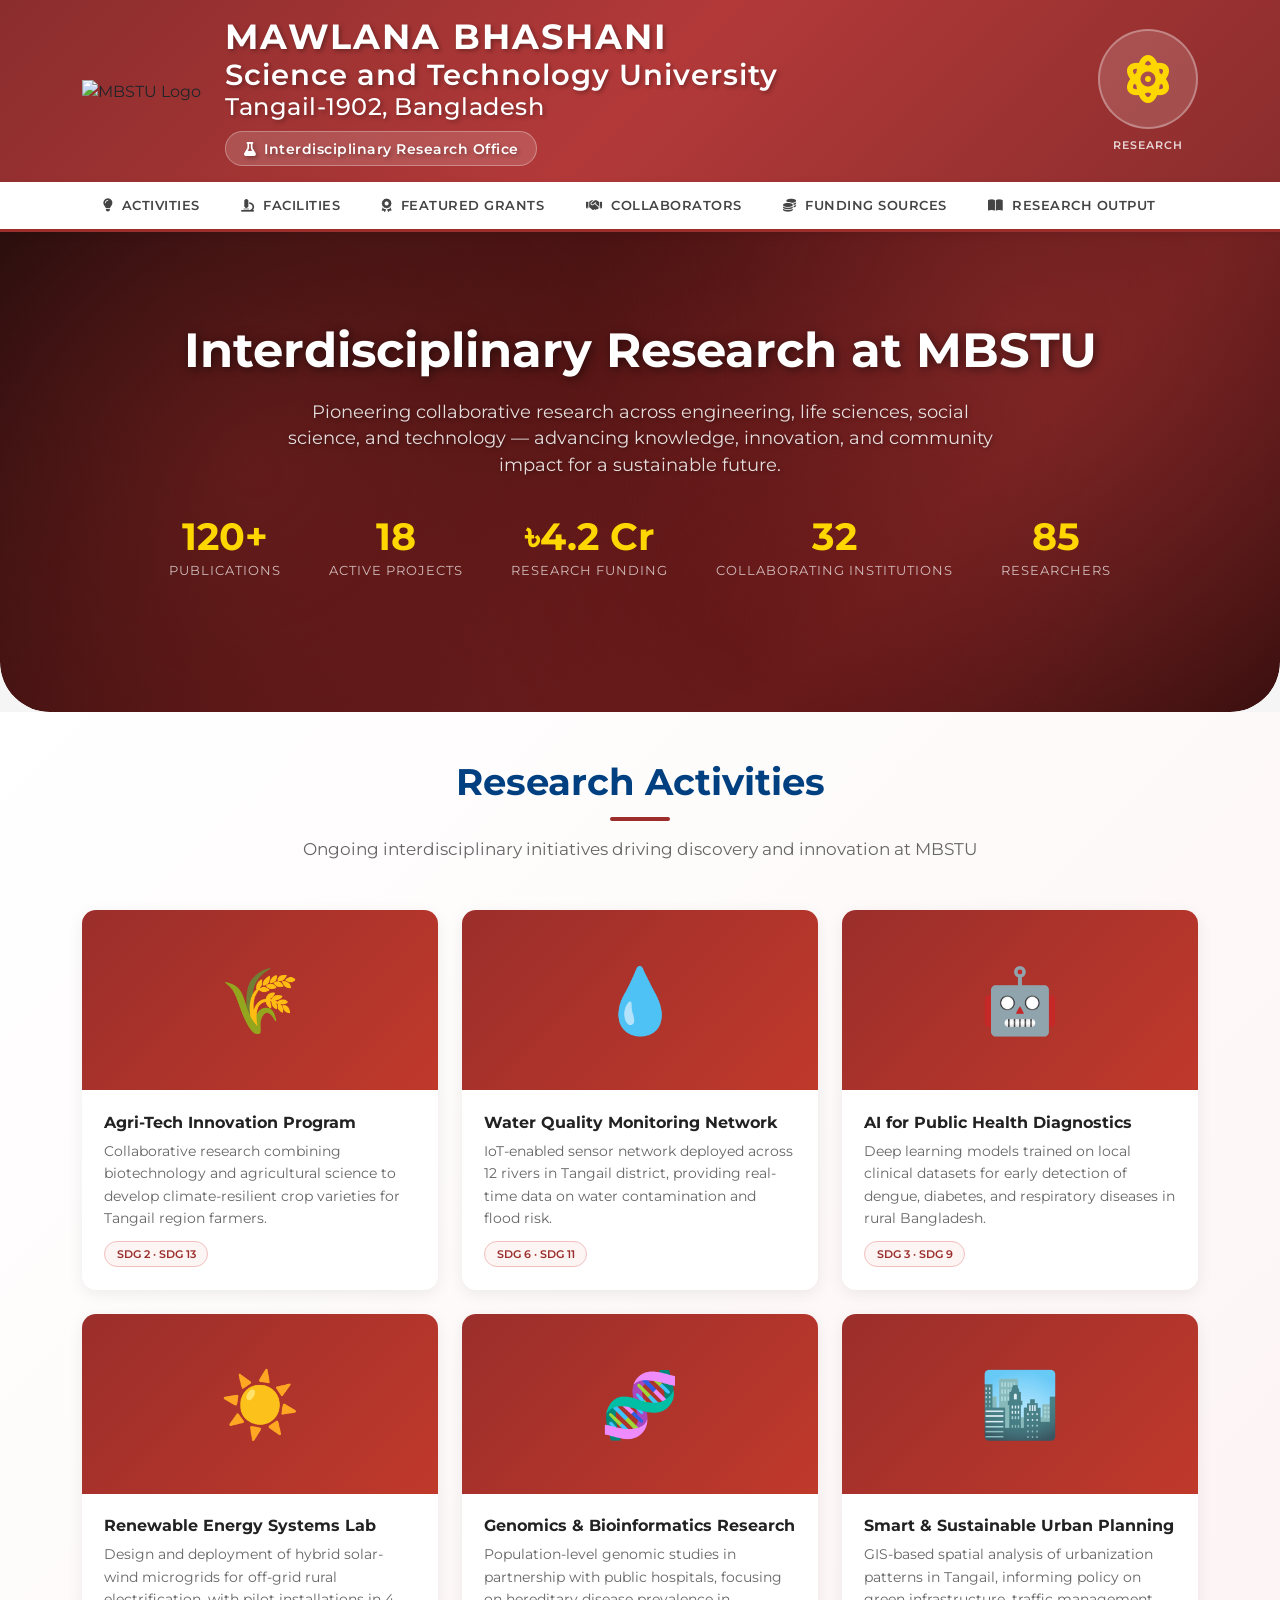
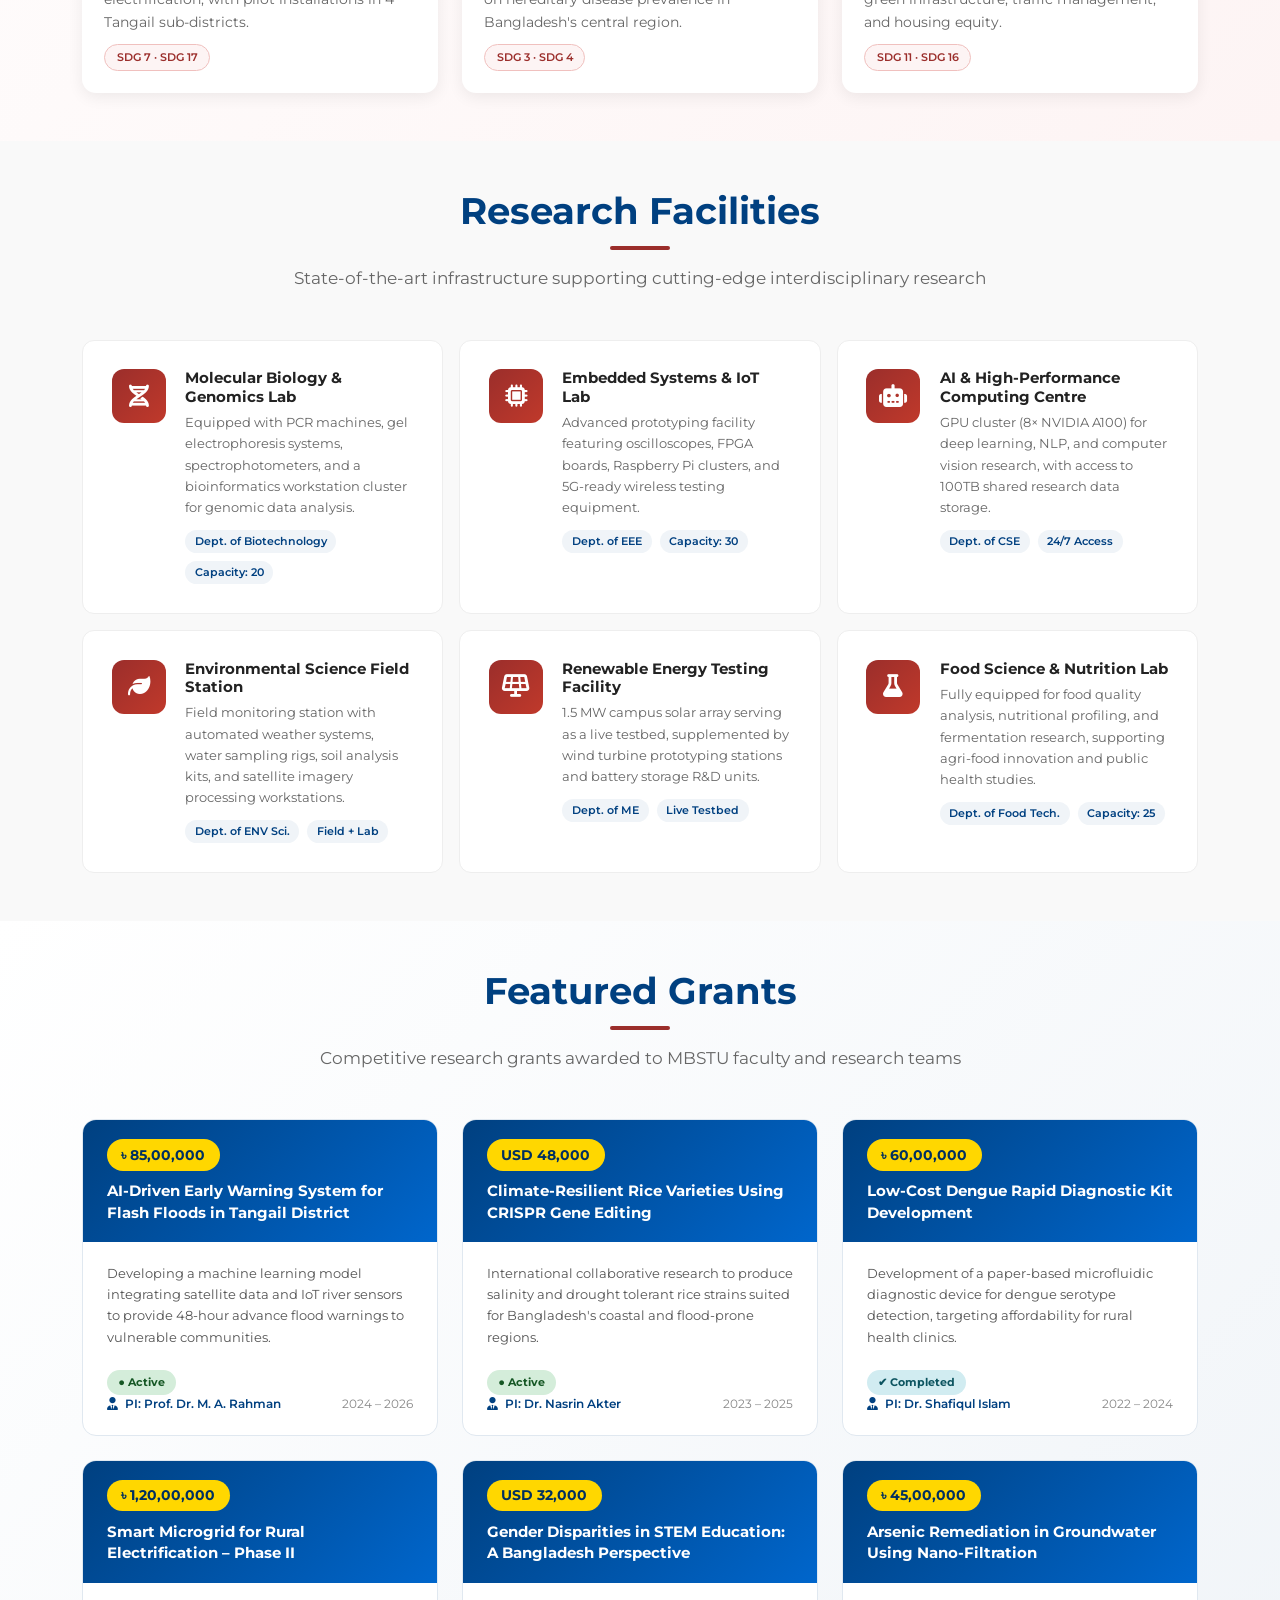
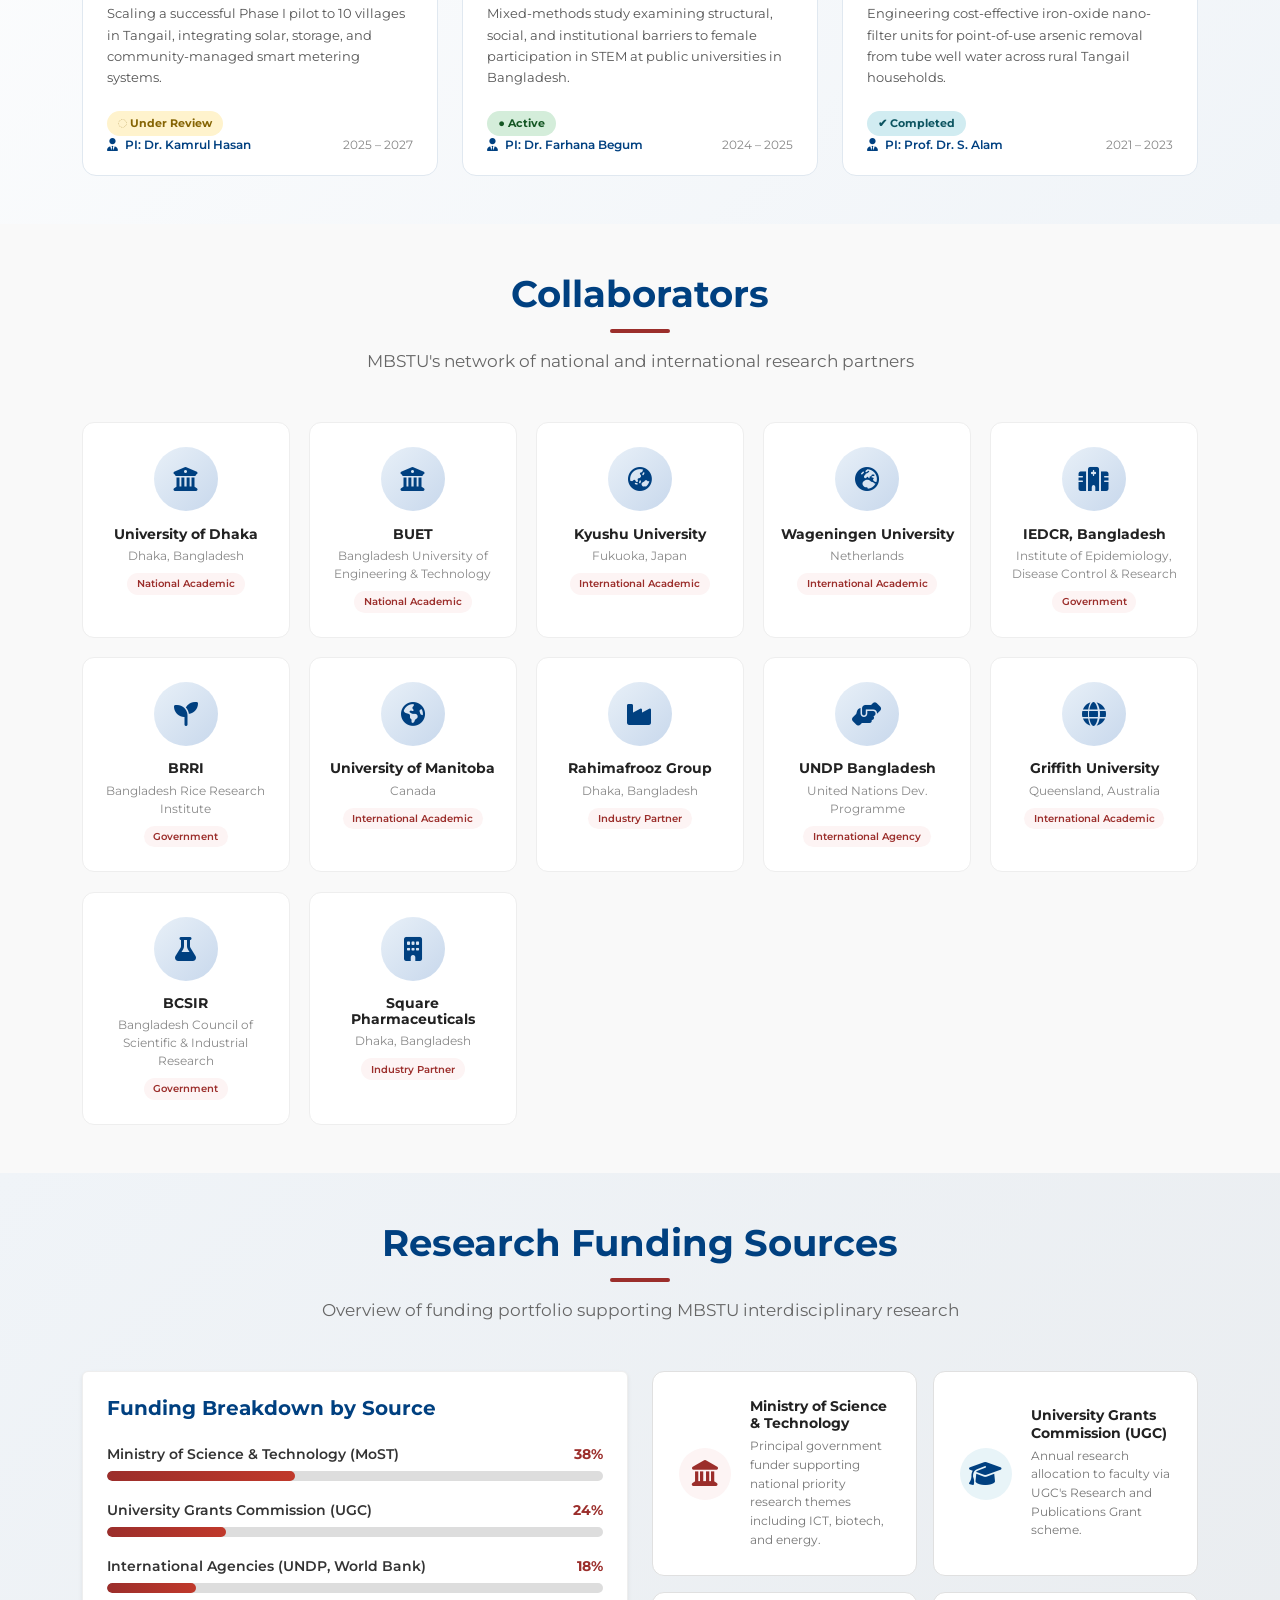
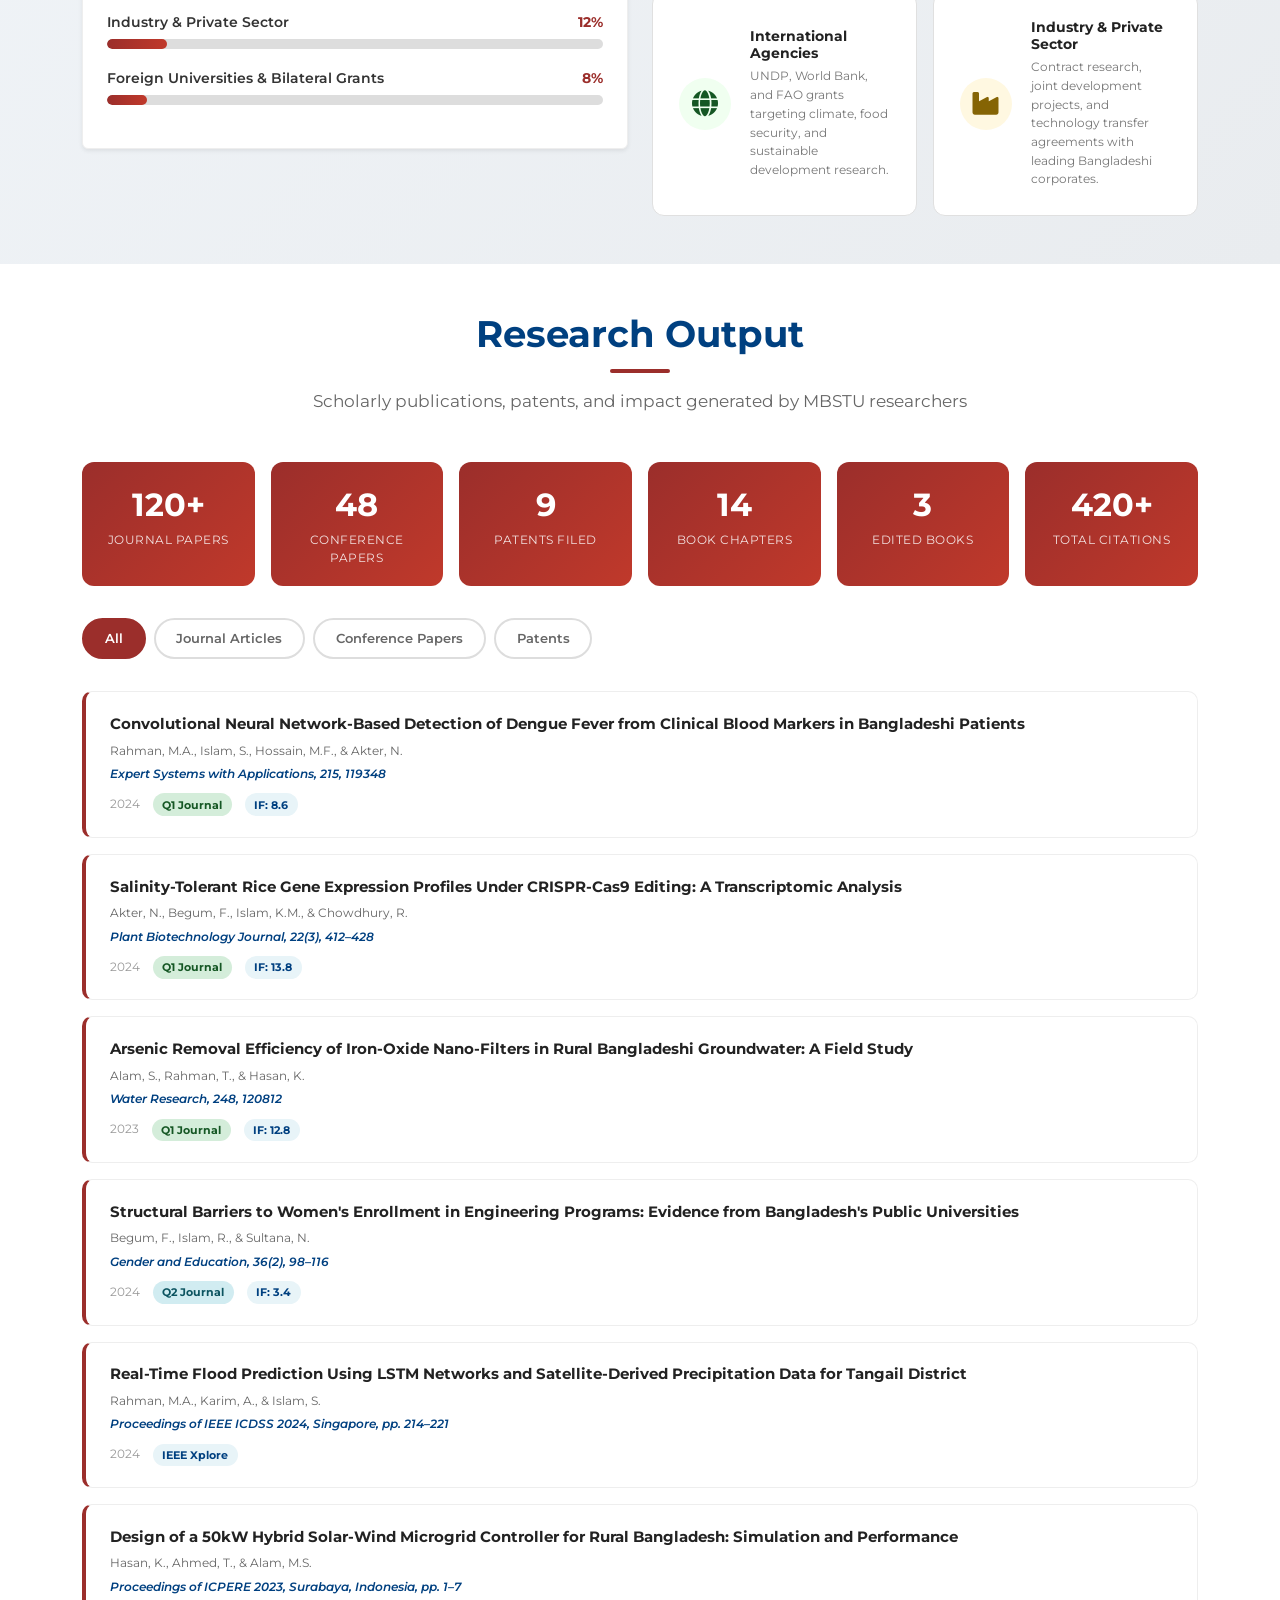
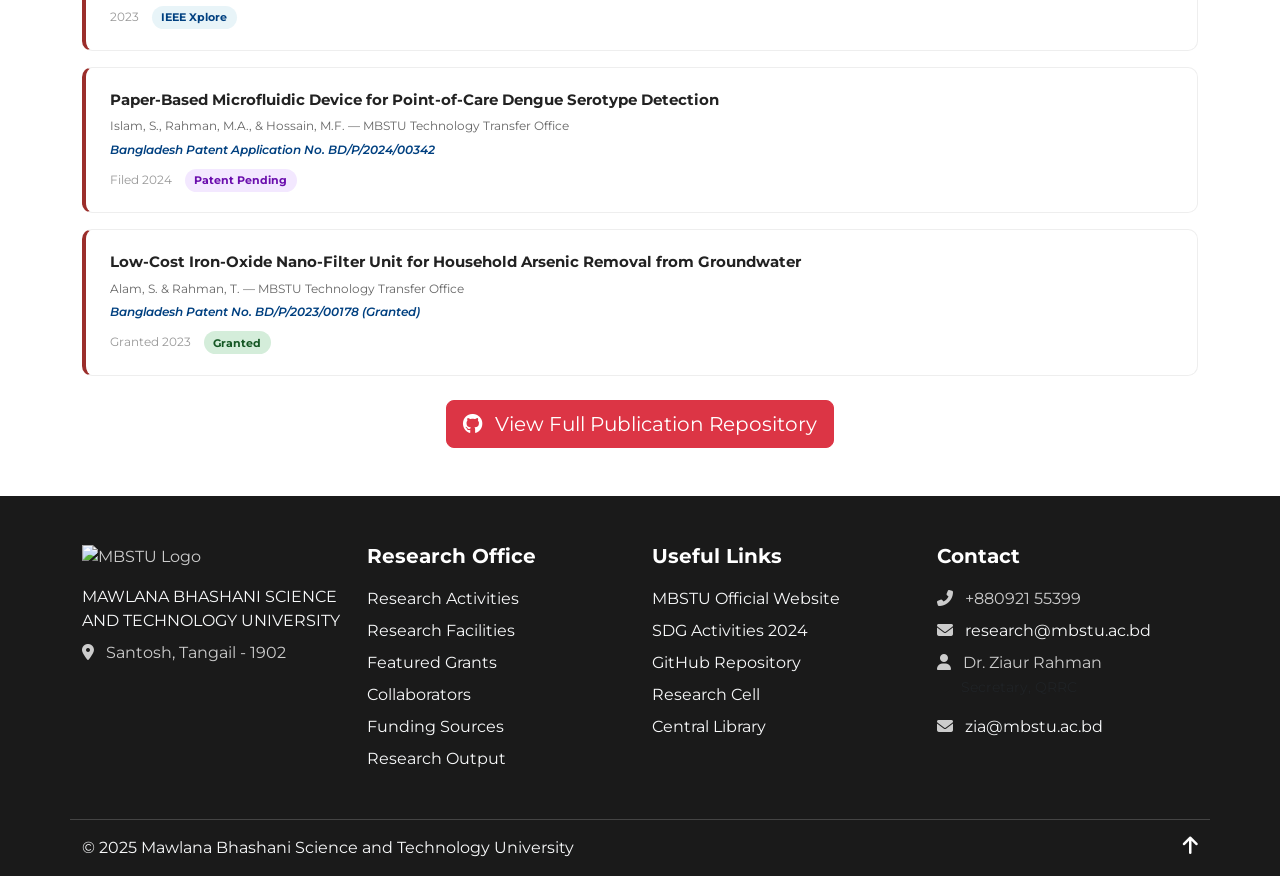
==== index.html @ 12b1b000 "Add files via upload" ====
<!DOCTYPE html>
<html lang="en-US" dir="ltr">
<head>
  <meta charset="UTF-8" />
  <meta name="viewport" content="width=device-width, initial-scale=1, maximum-scale=1" />
  <title>Interdisciplinary Research - MBSTU</title>
  <link rel="preconnect" href="https://fonts.googleapis.com" />
  <link rel="preconnect" href="https://fonts.gstatic.com" crossorigin />
  <link href="https://fonts.googleapis.com/css2?family=Montserrat:wght@400;500;600;700&family=Georgia&display=swap" rel="stylesheet" />
  <link href="https://cdn.jsdelivr.net/npm/bootstrap@5.3.2/dist/css/bootstrap.min.css" rel="stylesheet" />
  <link rel="stylesheet" href="https://cdnjs.cloudflare.com/ajax/libs/font-awesome/6.4.0/css/all.min.css" />
  <style>
    *, *::before, *::after { box-sizing: border-box; }
    body, h1, h2, h3, h4, h5, h6, p, ul, li { margin: 0; padding: 0; font-family: "Montserrat", sans-serif; }
    body { background-color: #f5f5f5; }
    a { text-decoration: none; color: inherit; }
    ul { list-style-type: none; }

    /* ── HEADER ── */
    .mbstu-research-header {
      background: linear-gradient(135deg, #8b2d2d 0%, #b33939 50%, #8b2d2d 100%);
      box-shadow: 0 4px 12px rgba(0,0,0,0.15);
      padding: 1.5rem 0;
    }
    .header-logo       { height: 90px; width: auto; transition: transform .3s; }
    .header-logo:hover { transform: scale(1.05); }
    .header-logo-icon       { height: 120px; width: auto; transition: transform .3s; }
    .header-logo-icon:hover { transform: rotate(5deg) scale(1.05); }
    .university-name   { color: #fff; text-shadow: 2px 2px 4px rgba(0,0,0,.3); }
    .university-title    { font-size: 2.2rem; font-weight: 700; letter-spacing: 2px; line-height: 1.2; }
    .university-subtitle { font-size: 1.8rem; font-weight: 600; letter-spacing: 1px;  line-height: 1.2; }
    .university-location { font-size: 1.5rem; font-weight: 500; letter-spacing: .5px; line-height: 1.2; }
    .header-badge {
      background: rgba(255,255,255,.15);
      border: 1px solid rgba(255,255,255,.3);
      color: #fff;
      padding: .4rem 1.1rem;
      border-radius: 30px;
      font-size: .85rem;
      font-weight: 600;
      letter-spacing: .5px;
      display: inline-block;
      margin-top: .6rem;
    }

    /* ── NAV ── */
    .page-nav {
      background: #fff;
      border-bottom: 3px solid #9b2e2b;
      position: sticky;
      top: 0;
      z-index: 100;
      box-shadow: 0 2px 8px rgba(0,0,0,.08);
    }
    .page-nav ul { display: flex; gap: 0; margin: 0; padding: 0; }
    .page-nav ul li a {
      display: block;
      padding: .85rem 1.3rem;
      font-size: .82rem;
      font-weight: 600;
      color: #444;
      text-transform: uppercase;
      letter-spacing: .5px;
      transition: all .25s;
      border-bottom: 3px solid transparent;
      margin-bottom: -3px;
    }
    .page-nav ul li a:hover { color: #9b2e2b; border-bottom-color: #9b2e2b; background: #fdf4f4; }

    /* ── HERO ── */
    .research-hero {
      width: 100%;
      min-height: 480px;
      position: relative;
      overflow: hidden;
      border-bottom-right-radius: 50px;
      border-bottom-left-radius: 50px;
      margin-bottom: 0;
    }
    .research-hero-bg {
      position: absolute; top: 0; left: 0; width: 100%; height: 100%;
      background: linear-gradient(135deg, #1a0a0a 0%, #4a1212 40%, #6b1e1e 70%, #3d1010 100%);
      z-index: 1;
      border-bottom-right-radius: 50px;
      border-bottom-left-radius: 50px;
    }
    .research-hero-bg::before {
      content: '';
      position: absolute; inset: 0;
      background-image:
        radial-gradient(circle at 20% 50%, rgba(155,46,43,.4) 0%, transparent 50%),
        radial-gradient(circle at 80% 20%, rgba(179,57,57,.3) 0%, transparent 40%),
        radial-gradient(circle at 60% 80%, rgba(100,20,20,.5) 0%, transparent 40%);
      border-bottom-right-radius: 50px;
      border-bottom-left-radius: 50px;
    }
    .research-hero-content {
      position: relative; z-index: 2;
      padding: 90px 0 80px;
    }
    .research-hero-content h1 { color: #fff; font-size: 3rem; font-weight: 700; text-shadow: 2px 2px 10px rgba(0,0,0,.5); }
    .research-hero-content p  { color: rgba(255,255,255,.85); max-width: 720px; margin: 1.2rem auto 0; font-size: 1.1rem; text-shadow: 1px 1px 4px rgba(0,0,0,.4); }
    .stat-bar {
      display: flex; justify-content: center; gap: 3rem; flex-wrap: wrap;
      margin-top: 2.5rem;
    }
    .stat-item { text-align: center; }
    .stat-item .num { font-size: 2.4rem; font-weight: 700; color: #ffd700; line-height: 1; }
    .stat-item .lbl { font-size: .8rem; color: rgba(255,255,255,.7); text-transform: uppercase; letter-spacing: 1px; margin-top: .3rem; }

    /* ── SECTION SHARED ── */
    .section-title { color: #004080; font-size: 2.3rem; font-weight: 700; }
    .section-sub   { color: #666; font-size: 1.05rem; }
    .accent-line { width: 60px; height: 4px; background: #9b2e2b; border-radius: 2px; margin: .8rem auto 0; }

    /* ── ACTIVITIES ── */
    #activities { background: linear-gradient(135deg, #fff 0%, #fdf4f4 100%); }
    .activity-card {
      border: none; border-radius: 14px; overflow: hidden;
      background: #fff; box-shadow: 0 4px 16px rgba(0,0,0,.07);
      transition: all .4s; height: 100%;
    }
    .activity-card:hover { transform: translateY(-8px); box-shadow: 0 12px 28px rgba(155,46,43,.18); }
    .activity-card-icon {
      width: 100%; height: 180px;
      display: flex; align-items: center; justify-content: center;
      font-size: 4rem; background: linear-gradient(135deg, #9b2e2b, #c0392b);
    }
    .activity-card-body { padding: 1.4rem; }
    .activity-card-body h5 { font-size: 1rem; font-weight: 700; color: #222; margin-bottom: .5rem; }
    .activity-card-body p  { font-size: .875rem; color: #666; line-height: 1.6; }
    .activity-tag {
      display: inline-block; font-size: .7rem; font-weight: 600;
      padding: .25rem .7rem; border-radius: 20px;
      background: #fdf4f4; color: #9b2e2b; border: 1px solid #f0c0be;
      margin-top: .7rem;
    }

    /* ── RESEARCH FACILITIES ── */
    #facilities { background: #f9f9f9; }
    .facility-card {
      background: #fff; border-radius: 12px; padding: 1.8rem;
      border: 1px solid #eee; transition: all .35s;
      display: flex; gap: 1.2rem; align-items: flex-start;
      height: 100%;
    }
    .facility-card:hover { box-shadow: 0 8px 24px rgba(0,0,0,.1); transform: translateY(-4px); border-color: #f0c0be; }
    .facility-icon {
      width: 54px; height: 54px; flex-shrink: 0; border-radius: 12px;
      background: linear-gradient(135deg, #9b2e2b, #c0392b);
      display: flex; align-items: center; justify-content: center;
      color: #fff; font-size: 1.4rem;
    }
    .facility-card h5 { font-size: .95rem; font-weight: 700; color: #222; margin-bottom: .4rem; }
    .facility-card p  { font-size: .83rem; color: #666; line-height: 1.6; margin: 0; }
    .facility-meta { display: flex; gap: .5rem; flex-wrap: wrap; margin-top: .7rem; }
    .facility-meta span {
      font-size: .7rem; font-weight: 600; padding: .2rem .6rem;
      border-radius: 20px; background: #f0f4f8; color: #004080;
    }

    /* ── FEATURED GRANTS ── */
    #grants { background: linear-gradient(135deg, #fff 0%, #f0f4f8 100%); }
    .grant-card {
      border-radius: 14px; overflow: hidden; background: #fff;
      border: 1px solid #e0e8f0; transition: all .35s; height: 100%;
    }
    .grant-card:hover { transform: translateY(-6px); box-shadow: 0 12px 28px rgba(0,64,128,.12); border-color: #aac4e0; }
    .grant-header { background: linear-gradient(135deg, #004080, #0066cc); padding: 1.2rem 1.5rem; }
    .grant-header .badge-amount {
      background: #ffd700; color: #003060; font-size: .85rem; font-weight: 700;
      padding: .35rem .9rem; border-radius: 20px; display: inline-block; margin-bottom: .6rem;
    }
    .grant-header h5 { color: #fff; font-size: .95rem; font-weight: 700; line-height: 1.4; margin: 0; }
    .grant-body { padding: 1.3rem 1.5rem; }
    .grant-body p   { font-size: .83rem; color: #555; line-height: 1.6; margin-bottom: .8rem; }
    .grant-meta { display: flex; justify-content: space-between; align-items: center; flex-wrap: wrap; gap: .5rem; }
    .grant-meta .pi  { font-size: .78rem; color: #004080; font-weight: 600; }
    .grant-meta .yr  { font-size: .75rem; color: #888; }
    .grant-status {
      font-size: .7rem; font-weight: 700; padding: .25rem .7rem;
      border-radius: 20px; display: inline-block; margin-top: .6rem;
    }
    .status-active   { background: #d4edda; color: #155724; }
    .status-complete { background: #d1ecf1; color: #0c5460; }
    .status-pending  { background: #fff3cd; color: #856404; }

    /* ── COLLABORATORS ── */
    #collaborators { background: #f9f9f9; }
    .collab-grid { display: grid; grid-template-columns: repeat(auto-fill, minmax(200px, 1fr)); gap: 1.2rem; }
    .collab-card {
      background: #fff; border: 1px solid #eee; border-radius: 12px;
      padding: 1.5rem 1rem; text-align: center; transition: all .35s;
    }
    .collab-card:hover { border-color: #9b2e2b; box-shadow: 0 6px 18px rgba(155,46,43,.12); transform: translateY(-4px); }
    .collab-logo {
      width: 64px; height: 64px; border-radius: 50%; background: linear-gradient(135deg, #e8f0f8, #c8d8ec);
      display: flex; align-items: center; justify-content: center;
      margin: 0 auto .9rem; font-size: 1.5rem; color: #004080;
    }
    .collab-card h6 { font-size: .85rem; font-weight: 700; color: #222; margin-bottom: .3rem; }
    .collab-card p  { font-size: .75rem; color: #888; margin: 0; }
    .collab-type {
      display: inline-block; font-size: .65rem; font-weight: 600;
      padding: .2rem .6rem; border-radius: 20px; margin-top: .5rem;
      background: #fdf4f4; color: #9b2e2b;
    }

    /* ── FUNDING SOURCES ── */
    #funding { background: linear-gradient(135deg, #f0f4f8 0%, #e9ecef 100%); }
    .funding-bar-wrap { margin-bottom: 1.2rem; }
    .funding-label { display: flex; justify-content: space-between; margin-bottom: .4rem; }
    .funding-label span { font-size: .85rem; font-weight: 600; color: #333; }
    .funding-label .pct { color: #9b2e2b; font-weight: 700; }
    .funding-bar-track { height: 10px; background: #ddd; border-radius: 6px; overflow: hidden; }
    .funding-bar-fill  { height: 100%; border-radius: 6px; background: linear-gradient(90deg, #9b2e2b, #c0392b); transition: width 1.2s ease; }
    .funding-source-card {
      background: #fff; border-radius: 12px; padding: 1.6rem;
      border: 1px solid #e0e0e0; display: flex; align-items: center; gap: 1.2rem;
      transition: all .3s; height: 100%;
    }
    .funding-source-card:hover { box-shadow: 0 6px 18px rgba(0,0,0,.1); transform: translateY(-4px); }
    .funding-source-icon {
      width: 52px; height: 52px; flex-shrink: 0; border-radius: 50%;
      display: flex; align-items: center; justify-content: center; font-size: 1.3rem;
    }
    .funding-source-card h6 { font-size: .9rem; font-weight: 700; color: #222; margin-bottom: .3rem; }
    .funding-source-card p  { font-size: .78rem; color: #777; margin: 0; }

    /* ── RESEARCH OUTPUT ── */
    #output { background: #fff; }
    .output-tabs { display: flex; gap: .5rem; flex-wrap: wrap; margin-bottom: 2rem; }
    .output-tab {
      padding: .55rem 1.3rem; border-radius: 30px; font-size: .82rem; font-weight: 600;
      cursor: pointer; border: 2px solid #ddd; color: #666; transition: all .25s; background: #fff;
    }
    .output-tab.active, .output-tab:hover { background: #9b2e2b; color: #fff; border-color: #9b2e2b; }
    .pub-card {
      background: #fff; border: 1px solid #eee; border-radius: 10px;
      padding: 1.3rem 1.5rem; margin-bottom: 1rem; transition: all .3s;
      border-left: 4px solid #9b2e2b;
    }
    .pub-card:hover { box-shadow: 0 4px 14px rgba(0,0,0,.08); transform: translateX(4px); }
    .pub-card .pub-title { font-size: .92rem; font-weight: 700; color: #222; margin-bottom: .4rem; }
    .pub-card .pub-authors { font-size: .78rem; color: #666; margin-bottom: .3rem; }
    .pub-card .pub-journal { font-size: .78rem; color: #004080; font-weight: 600; font-style: italic; }
    .pub-card .pub-year   { font-size: .72rem; color: #999; }
    .pub-card .pub-meta   { display: flex; align-items: center; gap: .8rem; flex-wrap: wrap; margin-top: .6rem; }
    .pub-badge {
      font-size: .68rem; font-weight: 700; padding: .2rem .6rem;
      border-radius: 20px;
    }
    .badge-q1  { background: #d4edda; color: #155724; }
    .badge-q2  { background: #d1ecf1; color: #0c5460; }
    .badge-doi { background: #e8f4f8; color: #004080; }
    .output-stats { display: grid; grid-template-columns: repeat(auto-fit, minmax(120px, 1fr)); gap: 1rem; margin-bottom: 2rem; }
    .out-stat {
      background: linear-gradient(135deg, #9b2e2b, #c0392b);
      border-radius: 12px; padding: 1.2rem; text-align: center; color: #fff;
    }
    .out-stat .n { font-size: 2rem; font-weight: 700; }
    .out-stat .l { font-size: .72rem; text-transform: uppercase; letter-spacing: .5px; opacity: .85; margin-top: .2rem; }

    /* ── FOOTER ── */
    footer { background: #1a1a1a; color: #ccc; }
    footer h5 { color: #fff; font-weight: 700; margin-bottom: 1.2rem; }
    footer a { transition: color .3s; }
    footer a:hover { color: #ffd700 !important; }
    footer .border-top { border-color: #444 !important; }
    #back-to-top { cursor: pointer; transition: transform .3s; }
    #back-to-top:hover { transform: translateY(-3px); }

    /* ── RESPONSIVE ── */
    @media (max-width: 992px) {
      .university-title { font-size: 1.6rem; }
      .university-subtitle { font-size: 1.3rem; }
      .university-location { font-size: 1.1rem; }
      .header-logo { height: 70px; }
      .research-hero-content h1 { font-size: 2.2rem; }
    }
    @media (max-width: 768px) {
      .mbstu-research-header .row { flex-direction: column; text-align: center; }
      .col-auto { margin-bottom: 1rem; }
      .stat-bar { gap: 1.5rem; }
      .page-nav ul { overflow-x: auto; flex-wrap: nowrap; }
      .page-nav ul li a { padding: .75rem .9rem; font-size: .72rem; white-space: nowrap; }
      .section-title { font-size: 1.8rem; }
      .collab-grid { grid-template-columns: repeat(2, 1fr); }
    }
    @media (min-width: 1400px) {
      .container { max-width: 1400px; }
    }

    /* animate bars on load */
    .funding-bar-fill { width: 0; }
  </style>
</head>
<body>

<!-- ═══════════════════ HEADER ═══════════════════ -->
<header class="mbstu-research-header py-3">
  <div class="container">
    <div class="row align-items-center">
      <div class="col-auto">
        <a href="https://mbstu.ac.bd/">
          <img src="https://mbstu.ac.bd/wp-content/uploads/2023/08/MBSTU_logo.png" alt="MBSTU Logo" class="header-logo" />
        </a>
      </div>
      <div class="col">
        <div class="university-name">
          <h1 class="university-title mb-0">MAWLANA BHASHANI</h1>
          <h2 class="university-subtitle mb-0">Science and Technology University</h2>
          <h3 class="university-location mb-0">Tangail-1902, Bangladesh</h3>
          <span class="header-badge"><i class="fas fa-flask me-2"></i>Interdisciplinary Research Office</span>
        </div>
      </div>
      <div class="col-auto d-none d-md-block">
        <div style="text-align:center;">
          <div style="width:100px;height:100px;background:rgba(255,255,255,.15);border-radius:50%;display:flex;align-items:center;justify-content:center;border:2px solid rgba(255,255,255,.3);">
            <i class="fas fa-atom" style="font-size:3rem;color:#ffd700;"></i>
          </div>
          <div style="color:rgba(255,255,255,.8);font-size:.7rem;margin-top:.5rem;font-weight:600;letter-spacing:1px;">RESEARCH</div>
        </div>
      </div>
    </div>
  </div>
</header>

<!-- ═══════════════════ NAV ═══════════════════ -->
<nav class="page-nav">
  <div class="container">
    <ul>
      <li><a href="#activities"><i class="fas fa-lightbulb me-1"></i> Activities</a></li>
      <li><a href="#facilities"><i class="fas fa-microscope me-1"></i> Facilities</a></li>
      <li><a href="#grants"><i class="fas fa-award me-1"></i> Featured Grants</a></li>
      <li><a href="#collaborators"><i class="fas fa-handshake me-1"></i> Collaborators</a></li>
      <li><a href="#funding"><i class="fas fa-coins me-1"></i> Funding Sources</a></li>
      <li><a href="#output"><i class="fas fa-book-open me-1"></i> Research Output</a></li>
    </ul>
  </div>
</nav>

<!-- ═══════════════════ HERO ═══════════════════ -->
<section class="research-hero">
  <div class="research-hero-bg"></div>
  <div class="container text-center research-hero-content">
    <h1>Interdisciplinary Research at MBSTU</h1>
    <p>
      Pioneering collaborative research across engineering, life sciences, social science,
      and technology — advancing knowledge, innovation, and community impact for a sustainable future.
    </p>
    <div class="stat-bar">
      <div class="stat-item"><div class="num">120+</div><div class="lbl">Publications</div></div>
      <div class="stat-item"><div class="num">18</div><div class="lbl">Active Projects</div></div>
      <div class="stat-item"><div class="num">৳4.2 Cr</div><div class="lbl">Research Funding</div></div>
      <div class="stat-item"><div class="num">32</div><div class="lbl">Collaborating Institutions</div></div>
      <div class="stat-item"><div class="num">85</div><div class="lbl">Researchers</div></div>
    </div>
  </div>
</section>

<!-- ═══════════════════ ACTIVITIES ═══════════════════ -->
<section id="activities" class="py-5">
  <div class="container">
    <div class="text-center mb-5">
      <h2 class="section-title">Research Activities</h2>
      <div class="accent-line"></div>
      <p class="section-sub mt-3">Ongoing interdisciplinary initiatives driving discovery and innovation at MBSTU</p>
    </div>
    <div class="row g-4">

      <div class="col-12 col-sm-6 col-lg-4">
        <div class="activity-card">
          <div class="activity-card-icon">🌾</div>
          <div class="activity-card-body">
            <h5>Agri-Tech Innovation Program</h5>
            <p>Collaborative research combining biotechnology and agricultural science to develop climate-resilient crop varieties for Tangail region farmers.</p>
            <span class="activity-tag">SDG 2 · SDG 13</span>
          </div>
        </div>
      </div>

      <div class="col-12 col-sm-6 col-lg-4">
        <div class="activity-card">
          <div class="activity-card-icon">💧</div>
          <div class="activity-card-body">
            <h5>Water Quality Monitoring Network</h5>
            <p>IoT-enabled sensor network deployed across 12 rivers in Tangail district, providing real-time data on water contamination and flood risk.</p>
            <span class="activity-tag">SDG 6 · SDG 11</span>
          </div>
        </div>
      </div>

      <div class="col-12 col-sm-6 col-lg-4">
        <div class="activity-card">
          <div class="activity-card-icon">🤖</div>
          <div class="activity-card-body">
            <h5>AI for Public Health Diagnostics</h5>
            <p>Deep learning models trained on local clinical datasets for early detection of dengue, diabetes, and respiratory diseases in rural Bangladesh.</p>
            <span class="activity-tag">SDG 3 · SDG 9</span>
          </div>
        </div>
      </div>

      <div class="col-12 col-sm-6 col-lg-4">
        <div class="activity-card">
          <div class="activity-card-icon">☀️</div>
          <div class="activity-card-body">
            <h5>Renewable Energy Systems Lab</h5>
            <p>Design and deployment of hybrid solar-wind microgrids for off-grid rural electrification, with pilot installations in 4 Tangail sub-districts.</p>
            <span class="activity-tag">SDG 7 · SDG 17</span>
          </div>
        </div>
      </div>

      <div class="col-12 col-sm-6 col-lg-4">
        <div class="activity-card">
          <div class="activity-card-icon">🧬</div>
          <div class="activity-card-body">
            <h5>Genomics & Bioinformatics Research</h5>
            <p>Population-level genomic studies in partnership with public hospitals, focusing on hereditary disease prevalence in Bangladesh's central region.</p>
            <span class="activity-tag">SDG 3 · SDG 4</span>
          </div>
        </div>
      </div>

      <div class="col-12 col-sm-6 col-lg-4">
        <div class="activity-card">
          <div class="activity-card-icon">🏙️</div>
          <div class="activity-card-body">
            <h5>Smart & Sustainable Urban Planning</h5>
            <p>GIS-based spatial analysis of urbanization patterns in Tangail, informing policy on green infrastructure, traffic management, and housing equity.</p>
            <span class="activity-tag">SDG 11 · SDG 16</span>
          </div>
        </div>
      </div>

    </div>
  </div>
</section>

<!-- ═══════════════════ FACILITIES ═══════════════════ -->
<section id="facilities" class="py-5">
  <div class="container">
    <div class="text-center mb-5">
      <h2 class="section-title">Research Facilities</h2>
      <div class="accent-line"></div>
      <p class="section-sub mt-3">State-of-the-art infrastructure supporting cutting-edge interdisciplinary research</p>
    </div>
    <div class="row g-3">

      <div class="col-12 col-md-6 col-xl-4">
        <div class="facility-card">
          <div class="facility-icon"><i class="fas fa-dna"></i></div>
          <div>
            <h5>Molecular Biology & Genomics Lab</h5>
            <p>Equipped with PCR machines, gel electrophoresis systems, spectrophotometers, and a bioinformatics workstation cluster for genomic data analysis.</p>
            <div class="facility-meta"><span>Dept. of Biotechnology</span><span>Capacity: 20</span></div>
          </div>
        </div>
      </div>

      <div class="col-12 col-md-6 col-xl-4">
        <div class="facility-card">
          <div class="facility-icon"><i class="fas fa-microchip"></i></div>
          <div>
            <h5>Embedded Systems & IoT Lab</h5>
            <p>Advanced prototyping facility featuring oscilloscopes, FPGA boards, Raspberry Pi clusters, and 5G-ready wireless testing equipment.</p>
            <div class="facility-meta"><span>Dept. of EEE</span><span>Capacity: 30</span></div>
          </div>
        </div>
      </div>

      <div class="col-12 col-md-6 col-xl-4">
        <div class="facility-card">
          <div class="facility-icon"><i class="fas fa-robot"></i></div>
          <div>
            <h5>AI & High-Performance Computing Centre</h5>
            <p>GPU cluster (8× NVIDIA A100) for deep learning, NLP, and computer vision research, with access to 100TB shared research data storage.</p>
            <div class="facility-meta"><span>Dept. of CSE</span><span>24/7 Access</span></div>
          </div>
        </div>
      </div>

      <div class="col-12 col-md-6 col-xl-4">
        <div class="facility-card">
          <div class="facility-icon"><i class="fas fa-leaf"></i></div>
          <div>
            <h5>Environmental Science Field Station</h5>
            <p>Field monitoring station with automated weather systems, water sampling rigs, soil analysis kits, and satellite imagery processing workstations.</p>
            <div class="facility-meta"><span>Dept. of ENV Sci.</span><span>Field + Lab</span></div>
          </div>
        </div>
      </div>

      <div class="col-12 col-md-6 col-xl-4">
        <div class="facility-card">
          <div class="facility-icon"><i class="fas fa-solar-panel"></i></div>
          <div>
            <h5>Renewable Energy Testing Facility</h5>
            <p>1.5 MW campus solar array serving as a live testbed, supplemented by wind turbine prototyping stations and battery storage R&D units.</p>
            <div class="facility-meta"><span>Dept. of ME</span><span>Live Testbed</span></div>
          </div>
        </div>
      </div>

      <div class="col-12 col-md-6 col-xl-4">
        <div class="facility-card">
          <div class="facility-icon"><i class="fas fa-flask"></i></div>
          <div>
            <h5>Food Science & Nutrition Lab</h5>
            <p>Fully equipped for food quality analysis, nutritional profiling, and fermentation research, supporting agri-food innovation and public health studies.</p>
            <div class="facility-meta"><span>Dept. of Food Tech.</span><span>Capacity: 25</span></div>
          </div>
        </div>
      </div>

    </div>
  </div>
</section>

<!-- ═══════════════════ FEATURED GRANTS ═══════════════════ -->
<section id="grants" class="py-5">
  <div class="container">
    <div class="text-center mb-5">
      <h2 class="section-title">Featured Grants</h2>
      <div class="accent-line"></div>
      <p class="section-sub mt-3">Competitive research grants awarded to MBSTU faculty and research teams</p>
    </div>
    <div class="row g-4">

      <div class="col-12 col-md-6 col-xl-4">
        <div class="grant-card">
          <div class="grant-header">
            <span class="badge-amount">৳ 85,00,000</span>
            <h5>AI-Driven Early Warning System for Flash Floods in Tangail District</h5>
          </div>
          <div class="grant-body">
            <p>Developing a machine learning model integrating satellite data and IoT river sensors to provide 48-hour advance flood warnings to vulnerable communities.</p>
            <span class="grant-status status-active">● Active</span>
            <div class="grant-meta">
              <span class="pi"><i class="fas fa-user-tie me-1"></i> PI: Prof. Dr. M. A. Rahman</span>
              <span class="yr">2024 – 2026</span>
            </div>
          </div>
        </div>
      </div>

      <div class="col-12 col-md-6 col-xl-4">
        <div class="grant-card">
          <div class="grant-header">
            <span class="badge-amount">USD 48,000</span>
            <h5>Climate-Resilient Rice Varieties Using CRISPR Gene Editing</h5>
          </div>
          <div class="grant-body">
            <p>International collaborative research to produce salinity and drought tolerant rice strains suited for Bangladesh's coastal and flood-prone regions.</p>
            <span class="grant-status status-active">● Active</span>
            <div class="grant-meta">
              <span class="pi"><i class="fas fa-user-tie me-1"></i> PI: Dr. Nasrin Akter</span>
              <span class="yr">2023 – 2025</span>
            </div>
          </div>
        </div>
      </div>

      <div class="col-12 col-md-6 col-xl-4">
        <div class="grant-card">
          <div class="grant-header">
            <span class="badge-amount">৳ 60,00,000</span>
            <h5>Low-Cost Dengue Rapid Diagnostic Kit Development</h5>
          </div>
          <div class="grant-body">
            <p>Development of a paper-based microfluidic diagnostic device for dengue serotype detection, targeting affordability for rural health clinics.</p>
            <span class="grant-status status-complete">✔ Completed</span>
            <div class="grant-meta">
              <span class="pi"><i class="fas fa-user-tie me-1"></i> PI: Dr. Shafiqul Islam</span>
              <span class="yr">2022 – 2024</span>
            </div>
          </div>
        </div>
      </div>

      <div class="col-12 col-md-6 col-xl-4">
        <div class="grant-card">
          <div class="grant-header">
            <span class="badge-amount">৳ 1,20,00,000</span>
            <h5>Smart Microgrid for Rural Electrification – Phase II</h5>
          </div>
          <div class="grant-body">
            <p>Scaling a successful Phase I pilot to 10 villages in Tangail, integrating solar, storage, and community-managed smart metering systems.</p>
            <span class="grant-status status-pending">◌ Under Review</span>
            <div class="grant-meta">
              <span class="pi"><i class="fas fa-user-tie me-1"></i> PI: Dr. Kamrul Hasan</span>
              <span class="yr">2025 – 2027</span>
            </div>
          </div>
        </div>
      </div>

      <div class="col-12 col-md-6 col-xl-4">
        <div class="grant-card">
          <div class="grant-header">
            <span class="badge-amount">USD 32,000</span>
            <h5>Gender Disparities in STEM Education: A Bangladesh Perspective</h5>
          </div>
          <div class="grant-body">
            <p>Mixed-methods study examining structural, social, and institutional barriers to female participation in STEM at public universities in Bangladesh.</p>
            <span class="grant-status status-active">● Active</span>
            <div class="grant-meta">
              <span class="pi"><i class="fas fa-user-tie me-1"></i> PI: Dr. Farhana Begum</span>
              <span class="yr">2024 – 2025</span>
            </div>
          </div>
        </div>
      </div>

      <div class="col-12 col-md-6 col-xl-4">
        <div class="grant-card">
          <div class="grant-header">
            <span class="badge-amount">৳ 45,00,000</span>
            <h5>Arsenic Remediation in Groundwater Using Nano-Filtration</h5>
          </div>
          <div class="grant-body">
            <p>Engineering cost-effective iron-oxide nano-filter units for point-of-use arsenic removal from tube well water across rural Tangail households.</p>
            <span class="grant-status status-complete">✔ Completed</span>
            <div class="grant-meta">
              <span class="pi"><i class="fas fa-user-tie me-1"></i> PI: Prof. Dr. S. Alam</span>
              <span class="yr">2021 – 2023</span>
            </div>
          </div>
        </div>
      </div>

    </div>
  </div>
</section>

<!-- ═══════════════════ COLLABORATORS ═══════════════════ -->
<section id="collaborators" class="py-5">
  <div class="container">
    <div class="text-center mb-5">
      <h2 class="section-title">Collaborators</h2>
      <div class="accent-line"></div>
      <p class="section-sub mt-3">MBSTU's network of national and international research partners</p>
    </div>
    <div class="collab-grid">

      <div class="collab-card">
        <div class="collab-logo"><i class="fas fa-university"></i></div>
        <h6>University of Dhaka</h6>
        <p>Dhaka, Bangladesh</p>
        <span class="collab-type">National Academic</span>
      </div>

      <div class="collab-card">
        <div class="collab-logo"><i class="fas fa-university"></i></div>
        <h6>BUET</h6>
        <p>Bangladesh University of Engineering & Technology</p>
        <span class="collab-type">National Academic</span>
      </div>

      <div class="collab-card">
        <div class="collab-logo"><i class="fas fa-globe-asia"></i></div>
        <h6>Kyushu University</h6>
        <p>Fukuoka, Japan</p>
        <span class="collab-type">International Academic</span>
      </div>

      <div class="collab-card">
        <div class="collab-logo"><i class="fas fa-globe-europe"></i></div>
        <h6>Wageningen University</h6>
        <p>Netherlands</p>
        <span class="collab-type">International Academic</span>
      </div>

      <div class="collab-card">
        <div class="collab-logo"><i class="fas fa-hospital"></i></div>
        <h6>IEDCR, Bangladesh</h6>
        <p>Institute of Epidemiology, Disease Control & Research</p>
        <span class="collab-type">Government</span>
      </div>

      <div class="collab-card">
        <div class="collab-logo"><i class="fas fa-seedling"></i></div>
        <h6>BRRI</h6>
        <p>Bangladesh Rice Research Institute</p>
        <span class="collab-type">Government</span>
      </div>

      <div class="collab-card">
        <div class="collab-logo"><i class="fas fa-globe-americas"></i></div>
        <h6>University of Manitoba</h6>
        <p>Canada</p>
        <span class="collab-type">International Academic</span>
      </div>

      <div class="collab-card">
        <div class="collab-logo"><i class="fas fa-industry"></i></div>
        <h6>Rahimafrooz Group</h6>
        <p>Dhaka, Bangladesh</p>
        <span class="collab-type">Industry Partner</span>
      </div>

      <div class="collab-card">
        <div class="collab-logo"><i class="fas fa-hands-helping"></i></div>
        <h6>UNDP Bangladesh</h6>
        <p>United Nations Dev. Programme</p>
        <span class="collab-type">International Agency</span>
      </div>

      <div class="collab-card">
        <div class="collab-logo"><i class="fas fa-globe"></i></div>
        <h6>Griffith University</h6>
        <p>Queensland, Australia</p>
        <span class="collab-type">International Academic</span>
      </div>

      <div class="collab-card">
        <div class="collab-logo"><i class="fas fa-flask"></i></div>
        <h6>BCSIR</h6>
        <p>Bangladesh Council of Scientific & Industrial Research</p>
        <span class="collab-type">Government</span>
      </div>

      <div class="collab-card">
        <div class="collab-logo"><i class="fas fa-building"></i></div>
        <h6>Square Pharmaceuticals</h6>
        <p>Dhaka, Bangladesh</p>
        <span class="collab-type">Industry Partner</span>
      </div>

    </div>
  </div>
</section>

<!-- ═══════════════════ FUNDING SOURCES ═══════════════════ -->
<section id="funding" class="py-5">
  <div class="container">
    <div class="text-center mb-5">
      <h2 class="section-title">Research Funding Sources</h2>
      <div class="accent-line"></div>
      <p class="section-sub mt-3">Overview of funding portfolio supporting MBSTU interdisciplinary research</p>
    </div>
    <div class="row g-4 align-items-start">
      <!-- Bar chart -->
      <div class="col-lg-6">
        <div class="bg-white p-4 rounded shadow-sm" style="border:1px solid #eee;">
          <h5 class="fw-bold mb-4" style="color:#004080;">Funding Breakdown by Source</h5>
          <div class="funding-bar-wrap">
            <div class="funding-label"><span>Ministry of Science & Technology (MoST)</span><span class="pct">38%</span></div>
            <div class="funding-bar-track"><div class="funding-bar-fill" data-width="38"></div></div>
          </div>
          <div class="funding-bar-wrap">
            <div class="funding-label"><span>University Grants Commission (UGC)</span><span class="pct">24%</span></div>
            <div class="funding-bar-track"><div class="funding-bar-fill" data-width="24"></div></div>
          </div>
          <div class="funding-bar-wrap">
            <div class="funding-label"><span>International Agencies (UNDP, World Bank)</span><span class="pct">18%</span></div>
            <div class="funding-bar-track"><div class="funding-bar-fill" data-width="18"></div></div>
          </div>
          <div class="funding-bar-wrap">
            <div class="funding-label"><span>Industry & Private Sector</span><span class="pct">12%</span></div>
            <div class="funding-bar-track"><div class="funding-bar-fill" data-width="12"></div></div>
          </div>
          <div class="funding-bar-wrap">
            <div class="funding-label"><span>Foreign Universities & Bilateral Grants</span><span class="pct">8%</span></div>
            <div class="funding-bar-track"><div class="funding-bar-fill" data-width="8"></div></div>
          </div>
        </div>
      </div>
      <!-- Cards -->
      <div class="col-lg-6">
        <div class="row g-3">

          <div class="col-12 col-sm-6">
            <div class="funding-source-card">
              <div class="funding-source-icon" style="background:#fdf4f4;color:#9b2e2b;"><i class="fas fa-landmark fa-lg"></i></div>
              <div>
                <h6>Ministry of Science & Technology</h6>
                <p>Principal government funder supporting national priority research themes including ICT, biotech, and energy.</p>
              </div>
            </div>
          </div>

          <div class="col-12 col-sm-6">
            <div class="funding-source-card">
              <div class="funding-source-icon" style="background:#e8f4f8;color:#004080;"><i class="fas fa-graduation-cap fa-lg"></i></div>
              <div>
                <h6>University Grants Commission (UGC)</h6>
                <p>Annual research allocation to faculty via UGC's Research and Publications Grant scheme.</p>
              </div>
            </div>
          </div>

          <div class="col-12 col-sm-6">
            <div class="funding-source-card">
              <div class="funding-source-icon" style="background:#f0fff0;color:#155724;"><i class="fas fa-globe fa-lg"></i></div>
              <div>
                <h6>International Agencies</h6>
                <p>UNDP, World Bank, and FAO grants targeting climate, food security, and sustainable development research.</p>
              </div>
            </div>
          </div>

          <div class="col-12 col-sm-6">
            <div class="funding-source-card">
              <div class="funding-source-icon" style="background:#fff8e1;color:#856404;"><i class="fas fa-industry fa-lg"></i></div>
              <div>
                <h6>Industry & Private Sector</h6>
                <p>Contract research, joint development projects, and technology transfer agreements with leading Bangladeshi corporates.</p>
              </div>
            </div>
          </div>

        </div>
      </div>
    </div>
  </div>
</section>

<!-- ═══════════════════ RESEARCH OUTPUT ═══════════════════ -->
<section id="output" class="py-5">
  <div class="container">
    <div class="text-center mb-5">
      <h2 class="section-title">Research Output</h2>
      <div class="accent-line"></div>
      <p class="section-sub mt-3">Scholarly publications, patents, and impact generated by MBSTU researchers</p>
    </div>

    <!-- Output stats -->
    <div class="output-stats">
      <div class="out-stat"><div class="n">120+</div><div class="l">Journal Papers</div></div>
      <div class="out-stat"><div class="n">48</div><div class="l">Conference Papers</div></div>
      <div class="out-stat"><div class="n">9</div><div class="l">Patents Filed</div></div>
      <div class="out-stat"><div class="n">14</div><div class="l">Book Chapters</div></div>
      <div class="out-stat"><div class="n">3</div><div class="l">Edited Books</div></div>
      <div class="out-stat"><div class="n">420+</div><div class="l">Total Citations</div></div>
    </div>

    <!-- Filter tabs -->
    <div class="output-tabs">
      <button class="output-tab active" onclick="filterPubs('all', this)">All</button>
      <button class="output-tab" onclick="filterPubs('journal', this)">Journal Articles</button>
      <button class="output-tab" onclick="filterPubs('conference', this)">Conference Papers</button>
      <button class="output-tab" onclick="filterPubs('patent', this)">Patents</button>
    </div>

    <!-- Publications list -->
    <div id="pub-list">

      <div class="pub-card" data-type="journal">
        <div class="pub-title">Convolutional Neural Network-Based Detection of Dengue Fever from Clinical Blood Markers in Bangladeshi Patients</div>
        <div class="pub-authors">Rahman, M.A., Islam, S., Hossain, M.F., & Akter, N.</div>
        <div class="pub-journal">Expert Systems with Applications, 215, 119348</div>
        <div class="pub-meta">
          <span class="pub-year">2024</span>
          <span class="pub-badge badge-q1">Q1 Journal</span>
          <span class="pub-badge badge-doi">IF: 8.6</span>
        </div>
      </div>

      <div class="pub-card" data-type="journal">
        <div class="pub-title">Salinity-Tolerant Rice Gene Expression Profiles Under CRISPR-Cas9 Editing: A Transcriptomic Analysis</div>
        <div class="pub-authors">Akter, N., Begum, F., Islam, K.M., & Chowdhury, R.</div>
        <div class="pub-journal">Plant Biotechnology Journal, 22(3), 412–428</div>
        <div class="pub-meta">
          <span class="pub-year">2024</span>
          <span class="pub-badge badge-q1">Q1 Journal</span>
          <span class="pub-badge badge-doi">IF: 13.8</span>
        </div>
      </div>

      <div class="pub-card" data-type="journal">
        <div class="pub-title">Arsenic Removal Efficiency of Iron-Oxide Nano-Filters in Rural Bangladeshi Groundwater: A Field Study</div>
        <div class="pub-authors">Alam, S., Rahman, T., & Hasan, K.</div>
        <div class="pub-journal">Water Research, 248, 120812</div>
        <div class="pub-meta">
          <span class="pub-year">2023</span>
          <span class="pub-badge badge-q1">Q1 Journal</span>
          <span class="pub-badge badge-doi">IF: 12.8</span>
        </div>
      </div>

      <div class="pub-card" data-type="journal">
        <div class="pub-title">Structural Barriers to Women's Enrollment in Engineering Programs: Evidence from Bangladesh's Public Universities</div>
        <div class="pub-authors">Begum, F., Islam, R., & Sultana, N.</div>
        <div class="pub-journal">Gender and Education, 36(2), 98–116</div>
        <div class="pub-meta">
          <span class="pub-year">2024</span>
          <span class="pub-badge badge-q2">Q2 Journal</span>
          <span class="pub-badge badge-doi">IF: 3.4</span>
        </div>
      </div>

      <div class="pub-card" data-type="conference">
        <div class="pub-title">Real-Time Flood Prediction Using LSTM Networks and Satellite-Derived Precipitation Data for Tangail District</div>
        <div class="pub-authors">Rahman, M.A., Karim, A., & Islam, S.</div>
        <div class="pub-journal">Proceedings of IEEE ICDSS 2024, Singapore, pp. 214–221</div>
        <div class="pub-meta">
          <span class="pub-year">2024</span>
          <span class="pub-badge badge-doi">IEEE Xplore</span>
        </div>
      </div>

      <div class="pub-card" data-type="conference">
        <div class="pub-title">Design of a 50kW Hybrid Solar-Wind Microgrid Controller for Rural Bangladesh: Simulation and Performance</div>
        <div class="pub-authors">Hasan, K., Ahmed, T., & Alam, M.S.</div>
        <div class="pub-journal">Proceedings of ICPERE 2023, Surabaya, Indonesia, pp. 1–7</div>
        <div class="pub-meta">
          <span class="pub-year">2023</span>
          <span class="pub-badge badge-doi">IEEE Xplore</span>
        </div>
      </div>

      <div class="pub-card" data-type="patent">
        <div class="pub-title">Paper-Based Microfluidic Device for Point-of-Care Dengue Serotype Detection</div>
        <div class="pub-authors">Islam, S., Rahman, M.A., & Hossain, M.F. — MBSTU Technology Transfer Office</div>
        <div class="pub-journal">Bangladesh Patent Application No. BD/P/2024/00342</div>
        <div class="pub-meta">
          <span class="pub-year">Filed 2024</span>
          <span class="pub-badge" style="background:#f3e8ff;color:#6a0dad;">Patent Pending</span>
        </div>
      </div>

      <div class="pub-card" data-type="patent">
        <div class="pub-title">Low-Cost Iron-Oxide Nano-Filter Unit for Household Arsenic Removal from Groundwater</div>
        <div class="pub-authors">Alam, S. & Rahman, T. — MBSTU Technology Transfer Office</div>
        <div class="pub-journal">Bangladesh Patent No. BD/P/2023/00178 (Granted)</div>
        <div class="pub-meta">
          <span class="pub-year">Granted 2023</span>
          <span class="pub-badge" style="background:#d4edda;color:#155724;">Granted</span>
        </div>
      </div>

    </div>

    <div class="text-center mt-4">
      <a href="https://github.com/rahmanziaur/MBSTU-SDG-Activities-2026" target="_blank" class="btn btn-danger btn-lg">
        <i class="fab fa-github me-2"></i> View Full Publication Repository
      </a>
    </div>
  </div>
</section>

<!-- ═══════════════════ FOOTER ═══════════════════ -->
<footer class="pt-5 pb-3">
  <div class="container">
    <div class="row text-start">
      <div class="col-md-3 mb-4">
        <a href="/" class="d-block mb-3">
          <img src="https://mbstu.ac.bd/wp-content/uploads/2023/08/MBSTU_logo.png" alt="MBSTU Logo" style="max-width:120px;" />
        </a>
        <ul class="list-unstyled">
          <li class="mb-2"><a href="/" class="text-light">MAWLANA BHASHANI SCIENCE AND TECHNOLOGY UNIVERSITY</a></li>
          <li><i class="fas fa-map-marker-alt me-2"></i> Santosh, Tangail - 1902</li>
        </ul>
      </div>
      <div class="col-md-3 mb-4">
        <h5>Research Office</h5>
        <ul class="list-unstyled">
          <li class="mb-2"><a href="#activities"  class="text-light">Research Activities</a></li>
          <li class="mb-2"><a href="#facilities"  class="text-light">Research Facilities</a></li>
          <li class="mb-2"><a href="#grants"      class="text-light">Featured Grants</a></li>
          <li class="mb-2"><a href="#collaborators" class="text-light">Collaborators</a></li>
          <li class="mb-2"><a href="#funding"     class="text-light">Funding Sources</a></li>
          <li class="mb-2"><a href="#output"      class="text-light">Research Output</a></li>
        </ul>
      </div>
      <div class="col-md-3 mb-4">
        <h5>Useful Links</h5>
        <ul class="list-unstyled">
          <li class="mb-2"><a href="https://mbstu.ac.bd/" class="text-light">MBSTU Official Website</a></li>
          <li class="mb-2"><a href="https://sdg.mbstu.ac.bd/sdg2024" class="text-light">SDG Activities 2024</a></li>
          <li class="mb-2"><a href="https://github.com/rahmanziaur/MBSTU-SDG-Activities-2026" class="text-light">GitHub Repository</a></li>
          <li class="mb-2"><a href="https://mbstu.ac.bd/research-cell/" class="text-light">Research Cell</a></li>
          <li class="mb-2"><a href="https://mbstu.ac.bd/central-library/" class="text-light">Central Library</a></li>
        </ul>
      </div>
      <div class="col-md-3 mb-4">
        <h5>Contact</h5>
        <ul class="list-unstyled">
          <li class="mb-2"><i class="fas fa-phone-alt me-2"></i> +880921 55399</li>
          <li class="mb-2"><i class="fas fa-envelope me-2"></i>
            <a href="mailto:research@mbstu.ac.bd" class="text-light">research@mbstu.ac.bd</a>
          </li>
          <li class="mb-3"><i class="fas fa-user me-2"></i>
            Dr. Ziaur Rahman<br>
            <small class="text-muted ms-4">Secretary, QRRC</small>
          </li>
          <li><i class="fas fa-envelope me-2"></i>
            <a href="mailto:zia@mbstu.ac.bd" class="text-light">zia@mbstu.ac.bd</a>
          </li>
        </ul>
      </div>
    </div>
    <div class="row mt-3">
      <div class="col-12 d-flex justify-content-between align-items-center border-top pt-3">
        <a href="https://mbstu.ac.bd/" class="text-light text-decoration-none">
          © 2025 Mawlana Bhashani Science and Technology University
        </a>
        <div id="back-to-top"><i class="fas fa-arrow-up" style="font-size:20px;color:#fff;"></i></div>
      </div>
    </div>
  </div>
</footer>

<script src="https://cdn.jsdelivr.net/npm/bootstrap@5.3.2/dist/js/bootstrap.bundle.min.js"></script>
<script>
  // Back to top
  document.getElementById('back-to-top').addEventListener('click', () => window.scrollTo({ top: 0, behavior: 'smooth' }));

  // Animate funding bars when in view
  const bars = document.querySelectorAll('.funding-bar-fill');
  const observer = new IntersectionObserver(entries => {
    entries.forEach(e => {
      if (e.isIntersecting) {
        const el = e.target;
        el.style.width = el.dataset.width + '%';
        observer.unobserve(el);
      }
    });
  }, { threshold: 0.3 });
  bars.forEach(b => observer.observe(b));

  // Publication filter
  function filterPubs(type, btn) {
    document.querySelectorAll('.output-tab').forEach(t => t.classList.remove('active'));
    btn.classList.add('active');
    document.querySelectorAll('.pub-card').forEach(card => {
      card.style.display = (type === 'all' || card.dataset.type === type) ? 'block' : 'none';
    });
  }
</script>
</body>
</html>
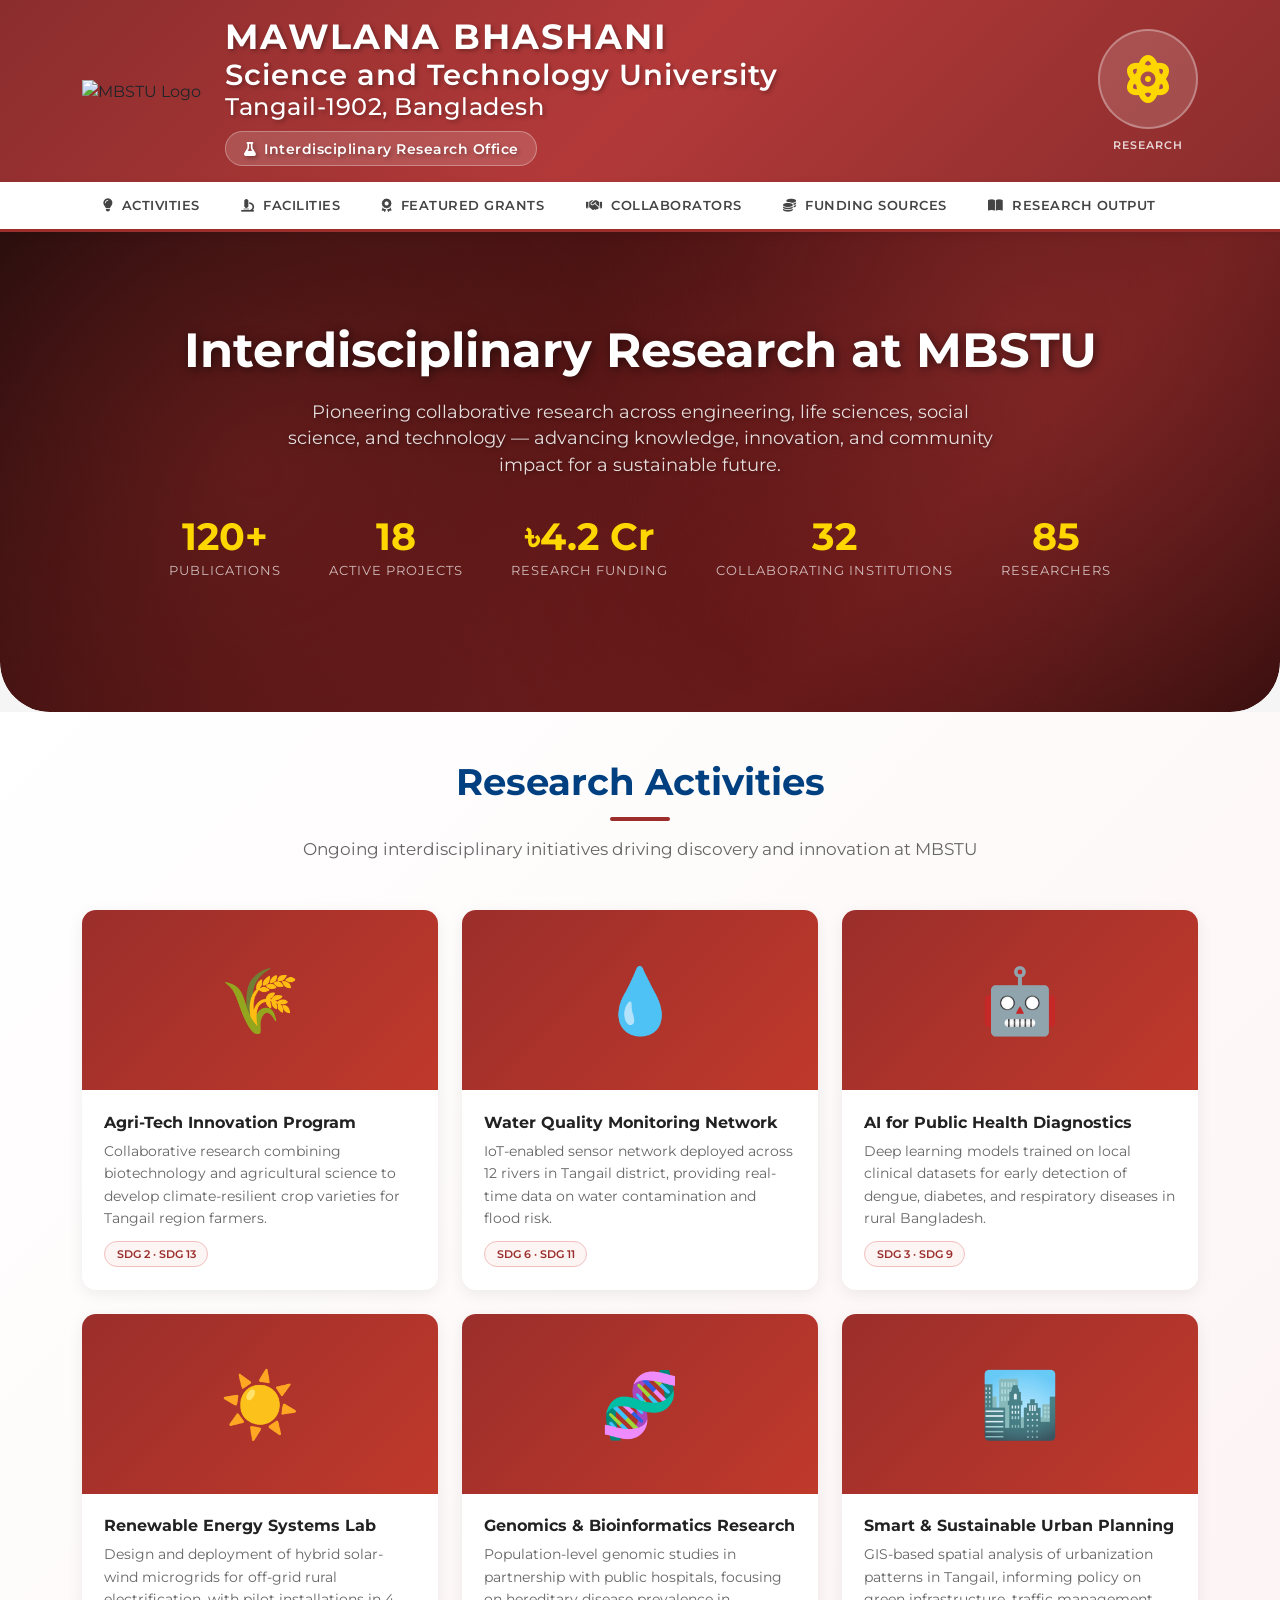
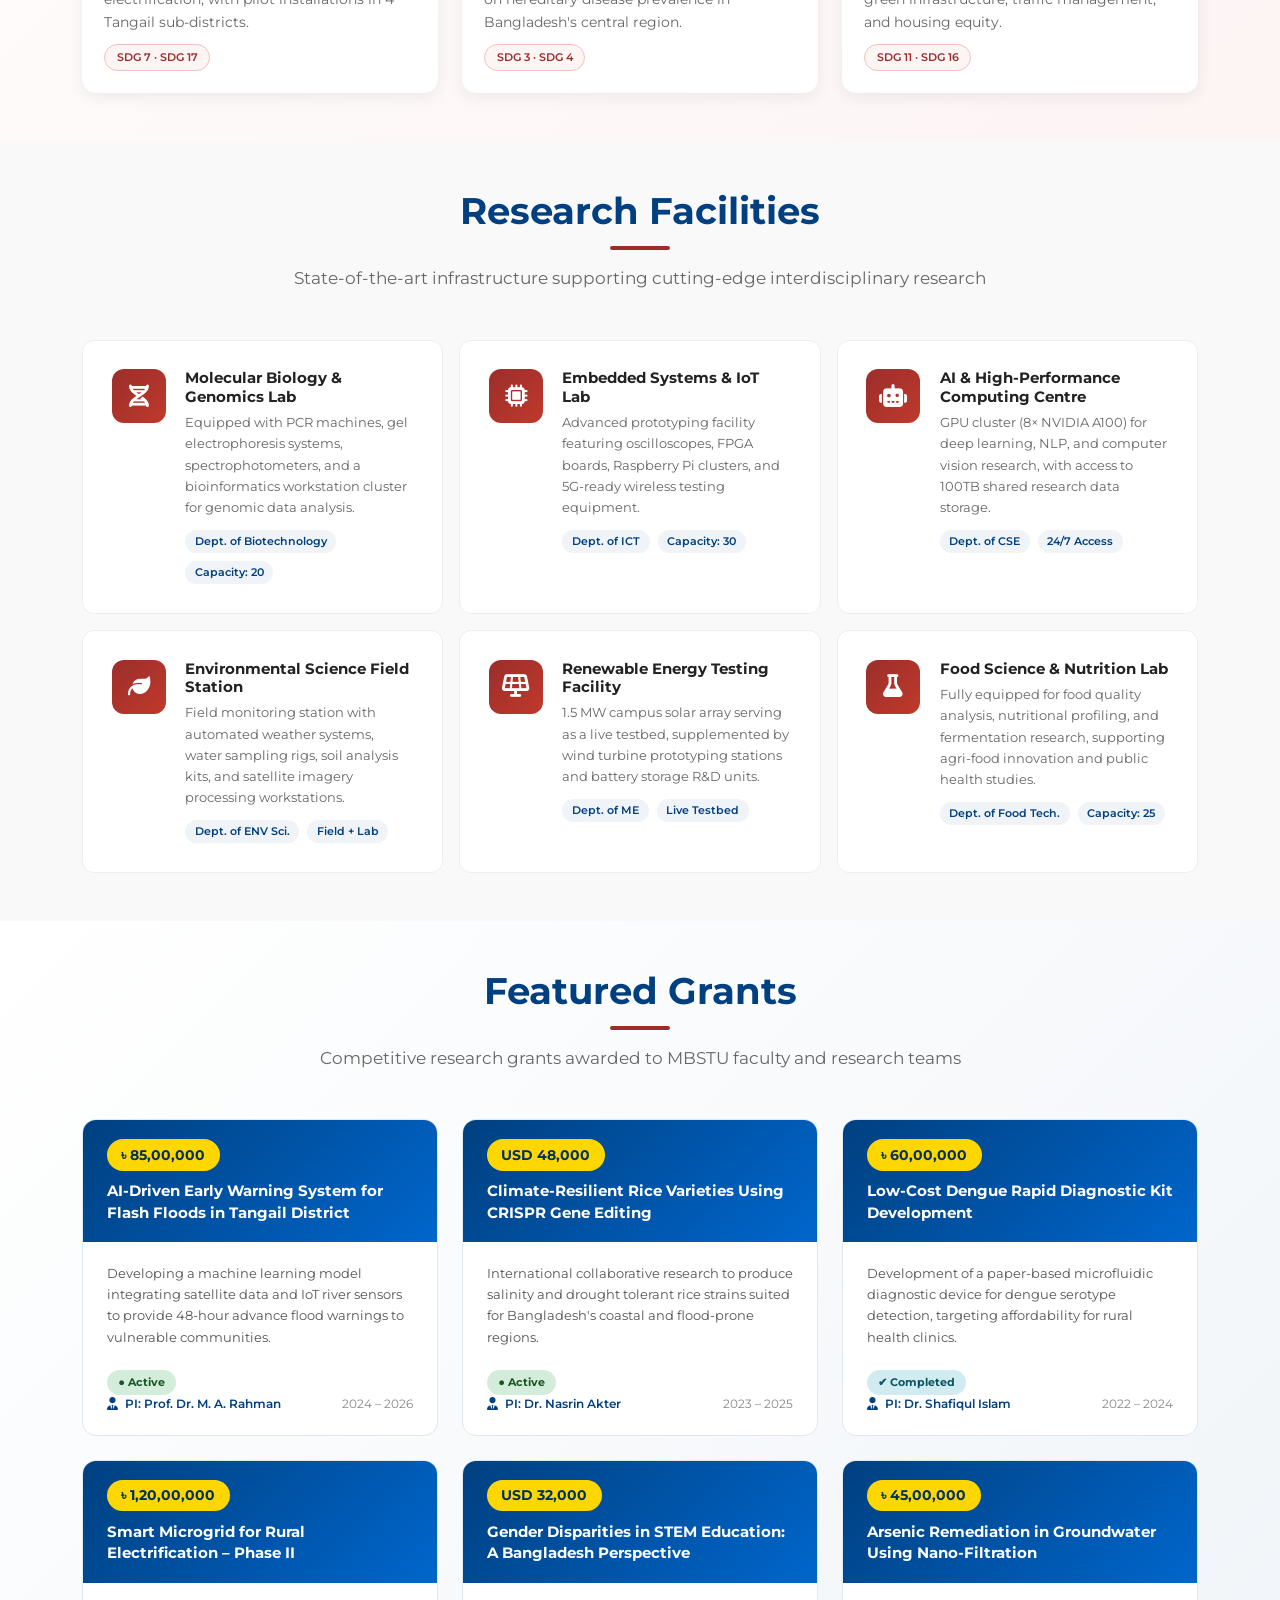
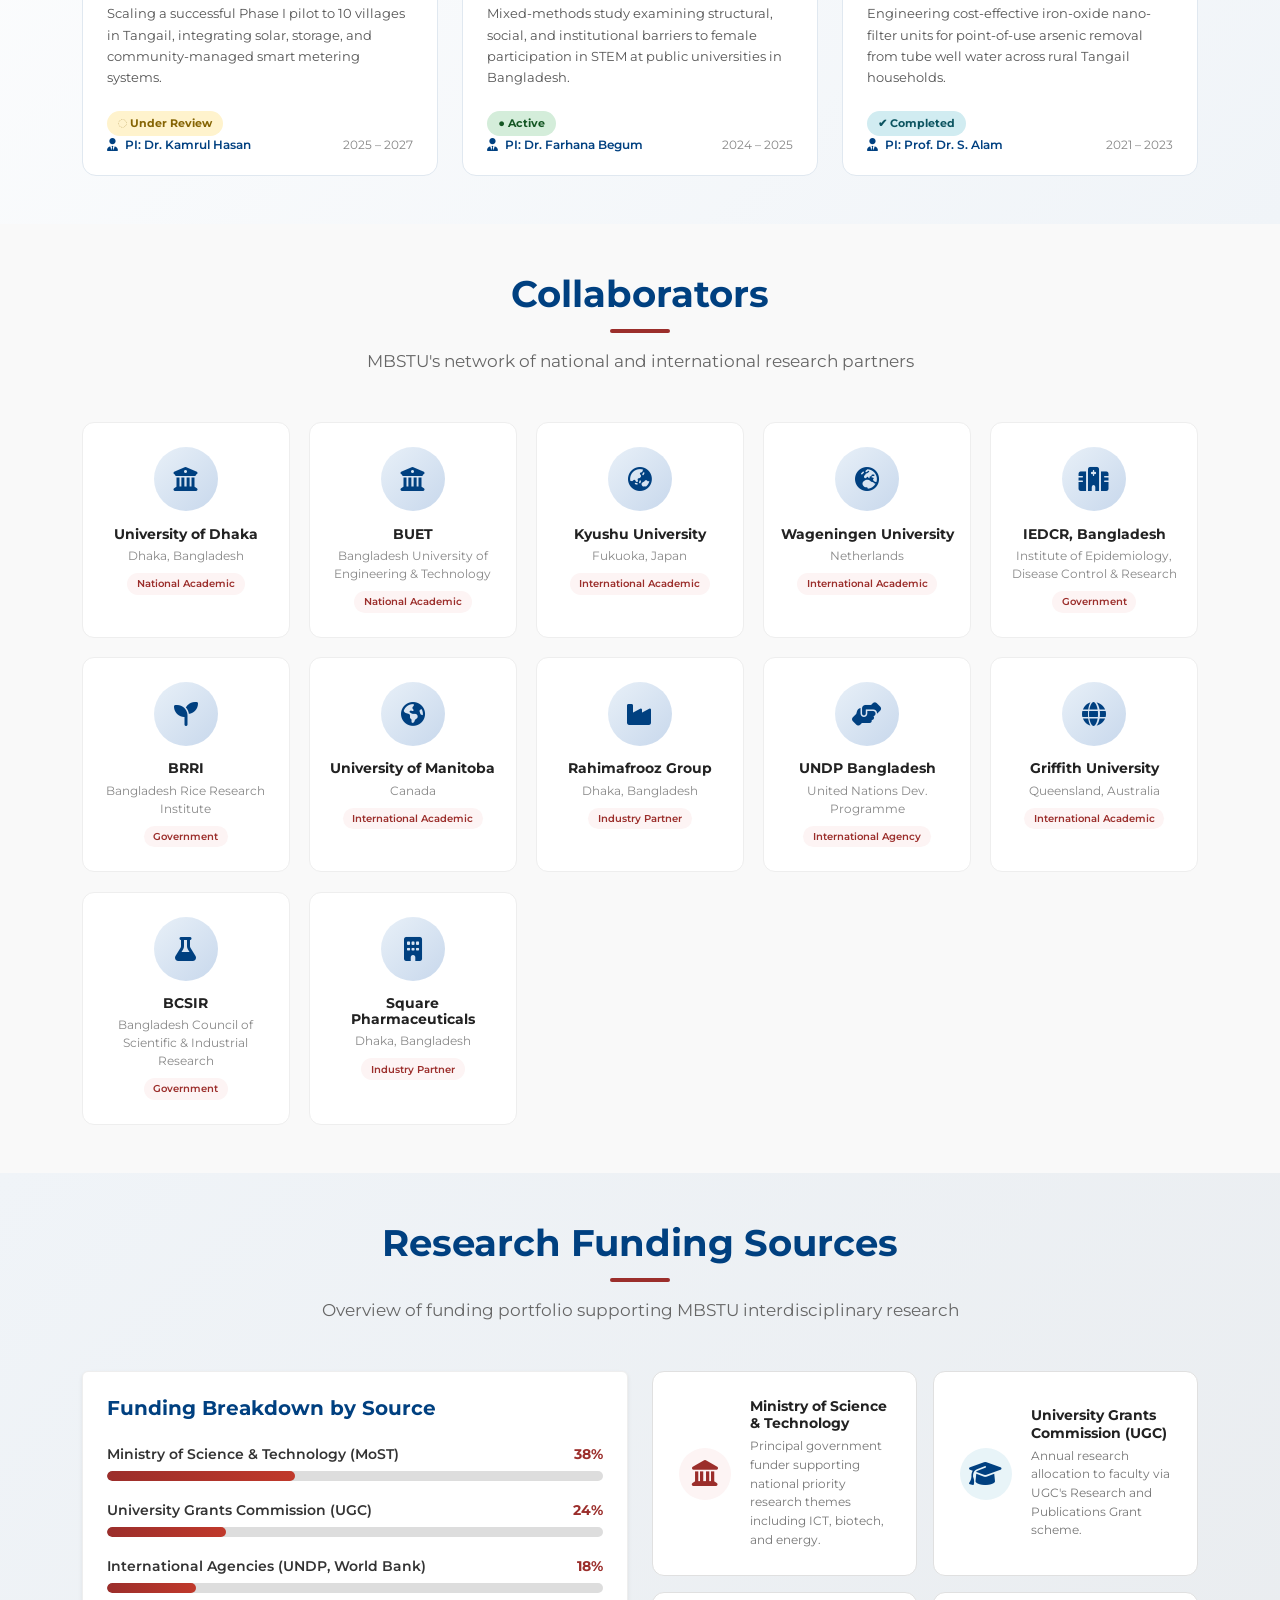
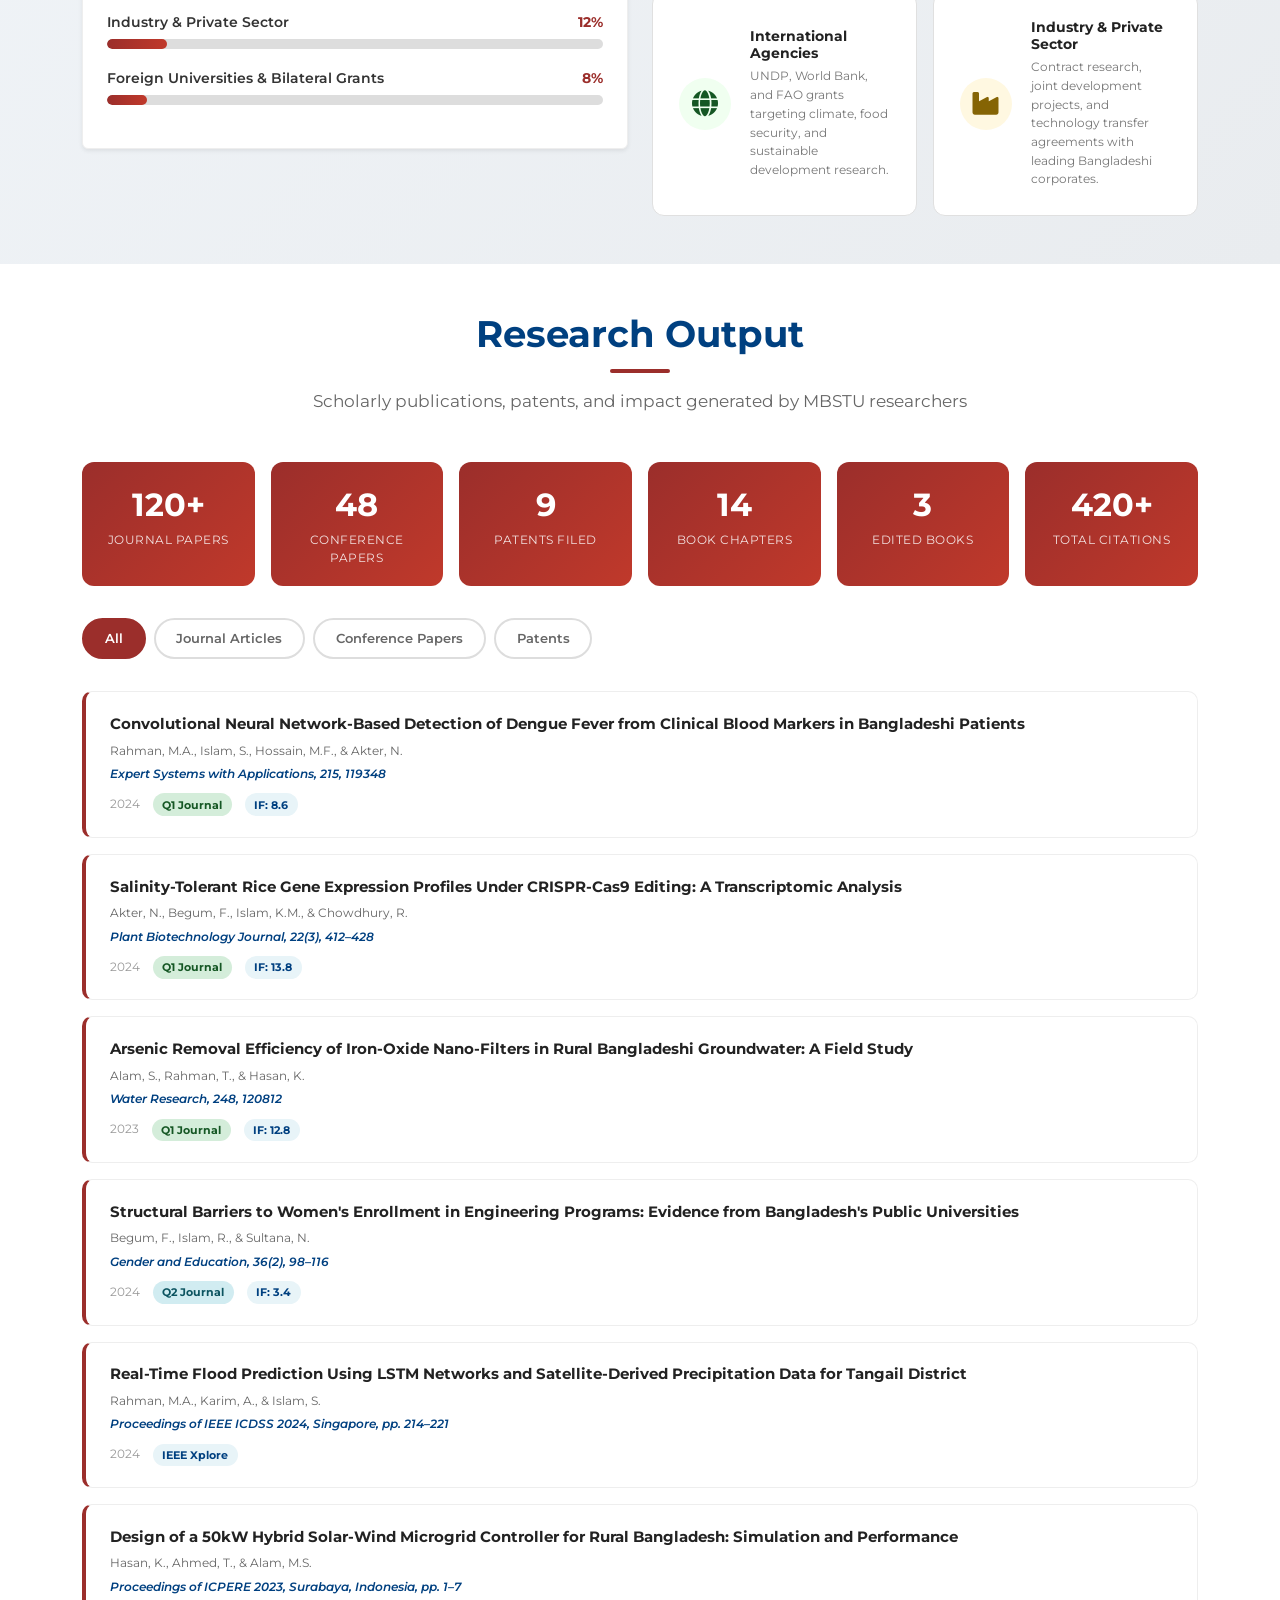
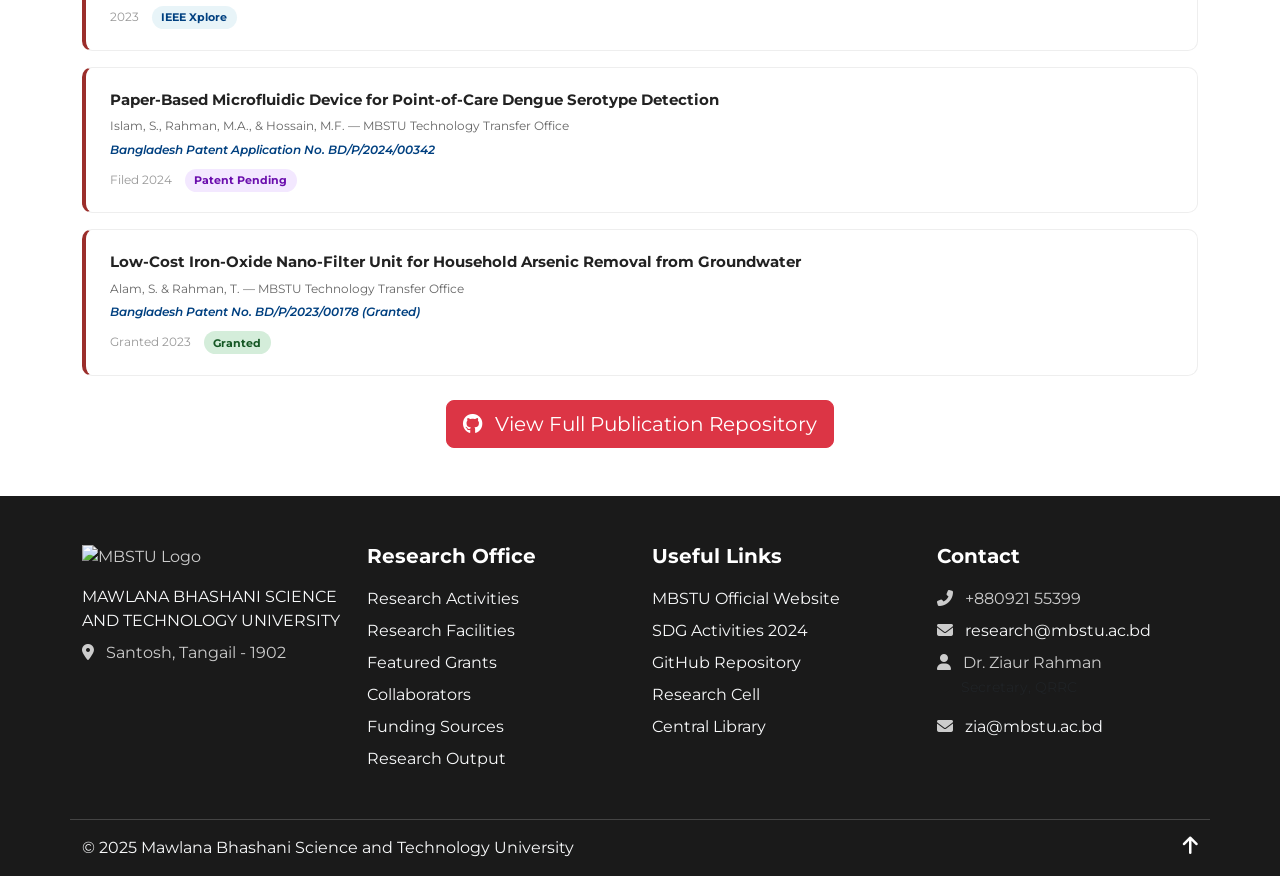
==== commit 86631f65: "Update index.html" ====
--- a/index.html
+++ b/index.html
@@ -466,7 +466,7 @@
           <div>
             <h5>Embedded Systems & IoT Lab</h5>
             <p>Advanced prototyping facility featuring oscilloscopes, FPGA boards, Raspberry Pi clusters, and 5G-ready wireless testing equipment.</p>
-            <div class="facility-meta"><span>Dept. of EEE</span><span>Capacity: 30</span></div>
+            <div class="facility-meta"><span>Dept. of ICT</span><span>Capacity: 30</span></div>
           </div>
         </div>
       </div>
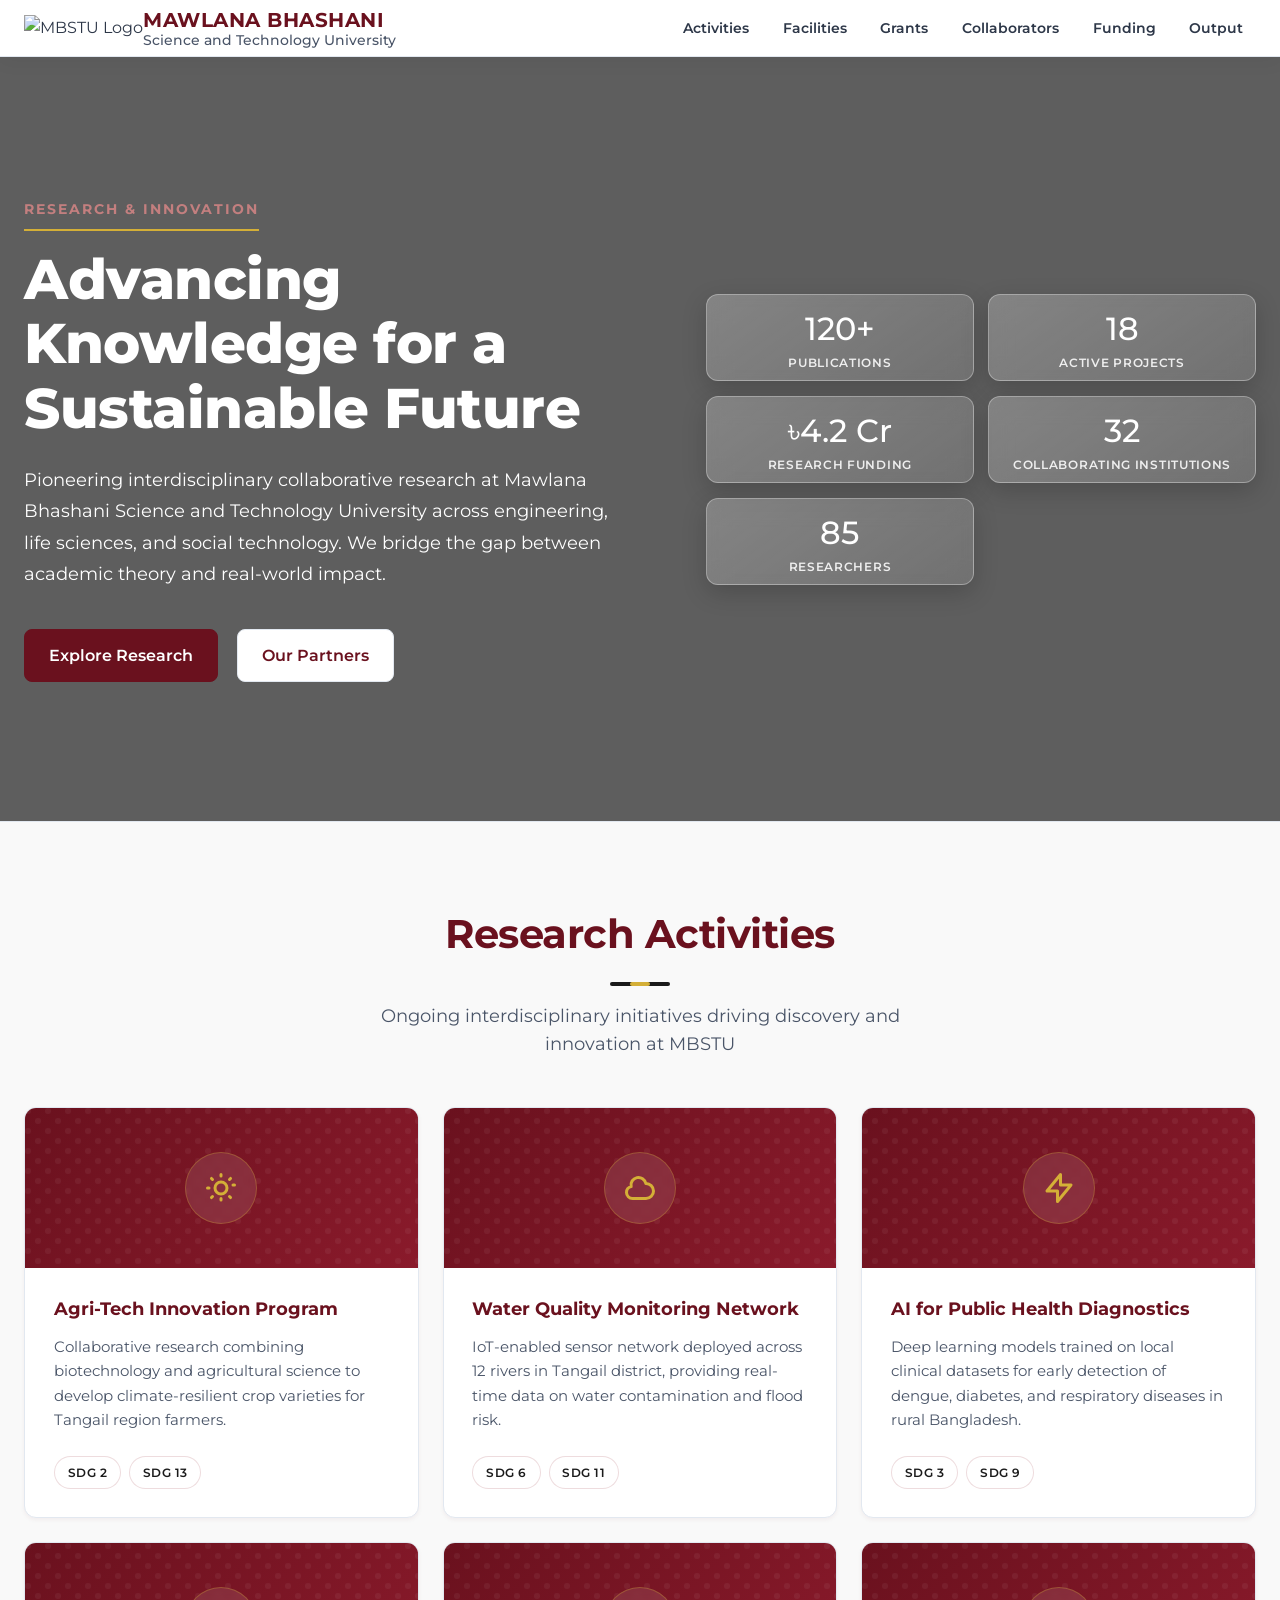
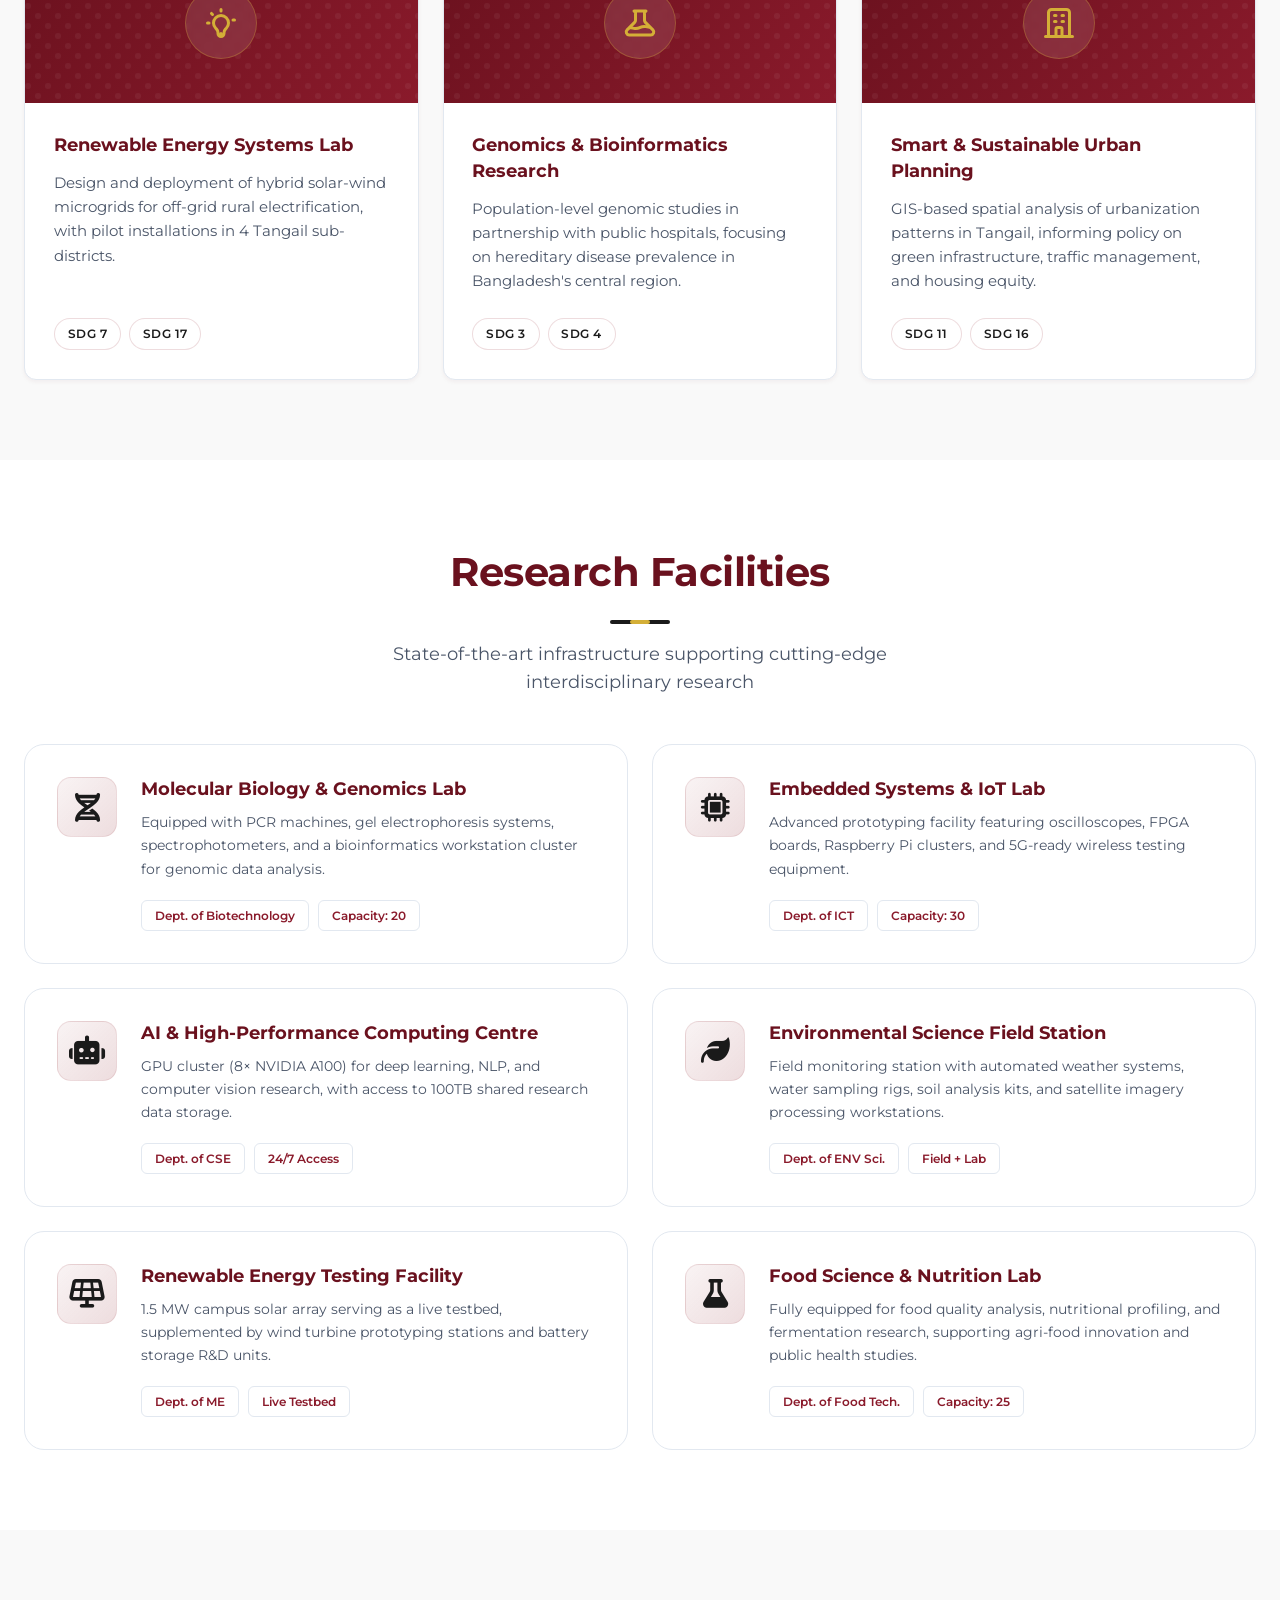
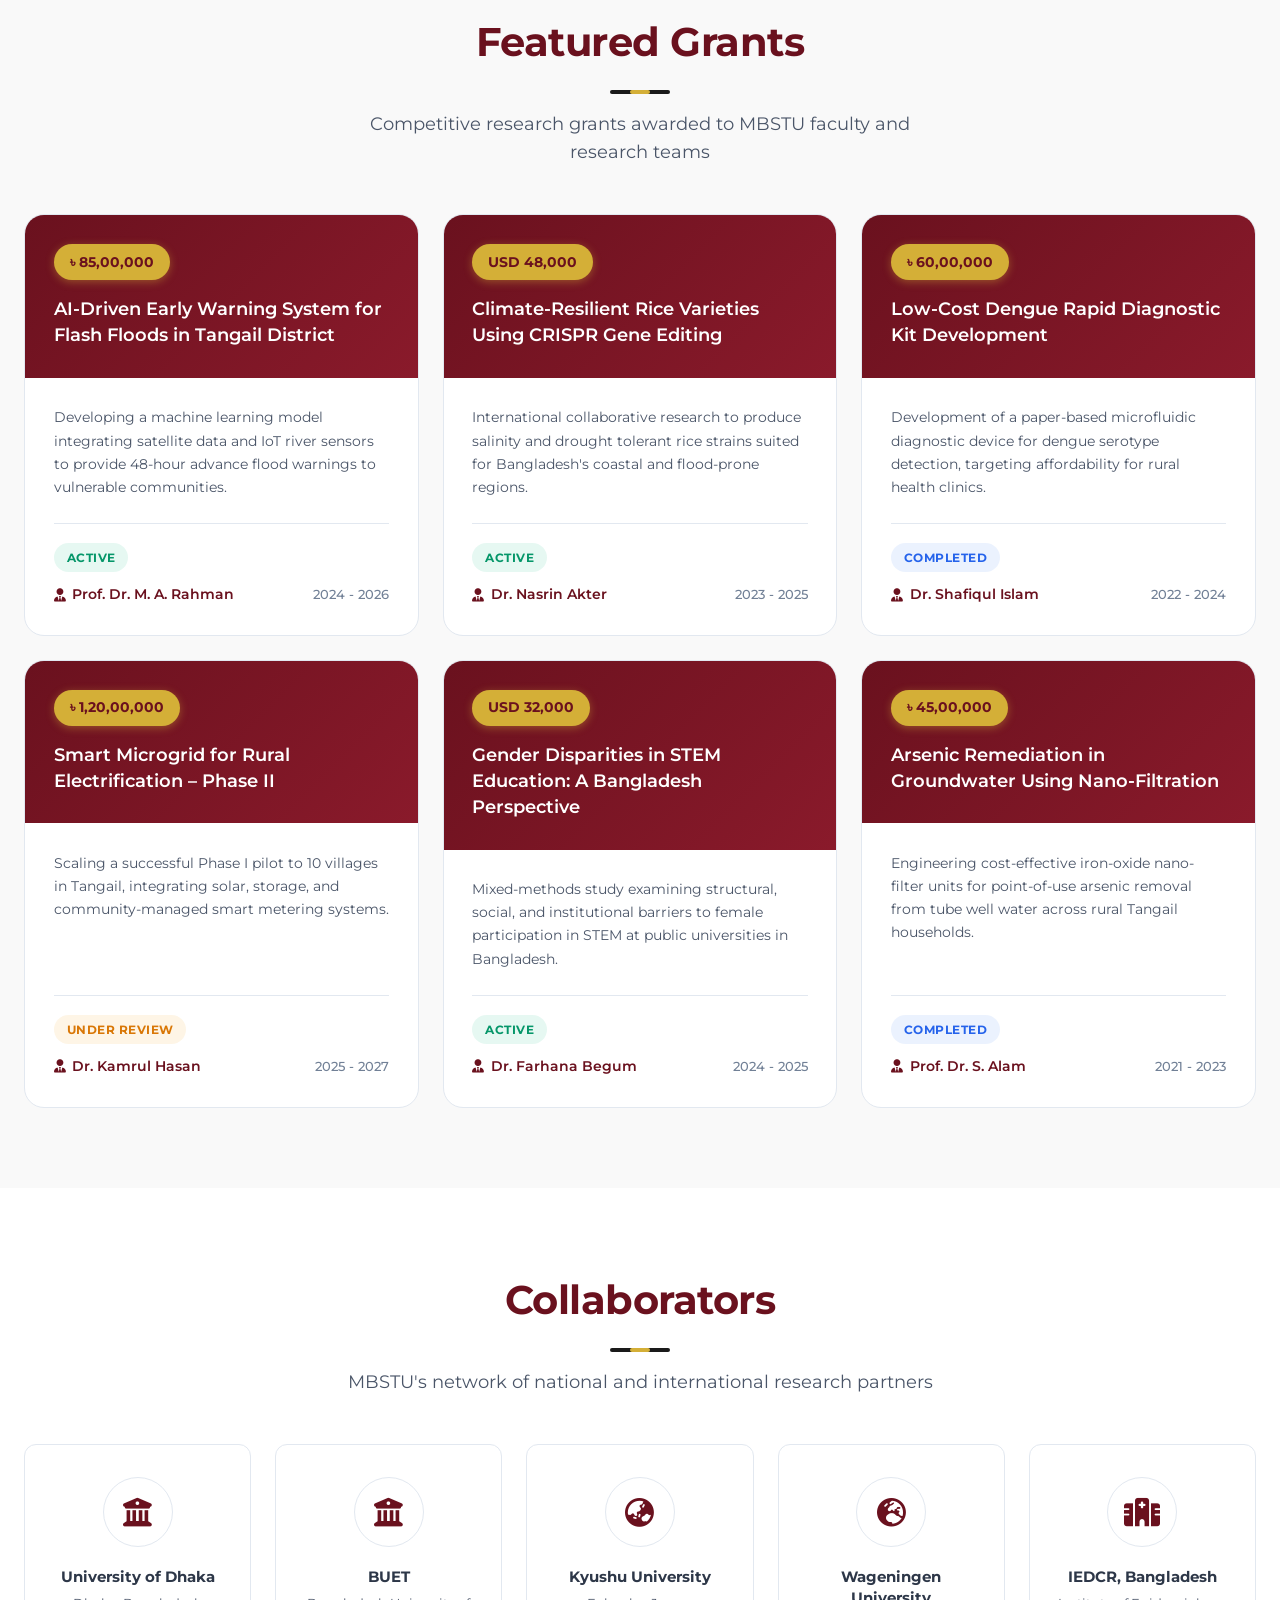
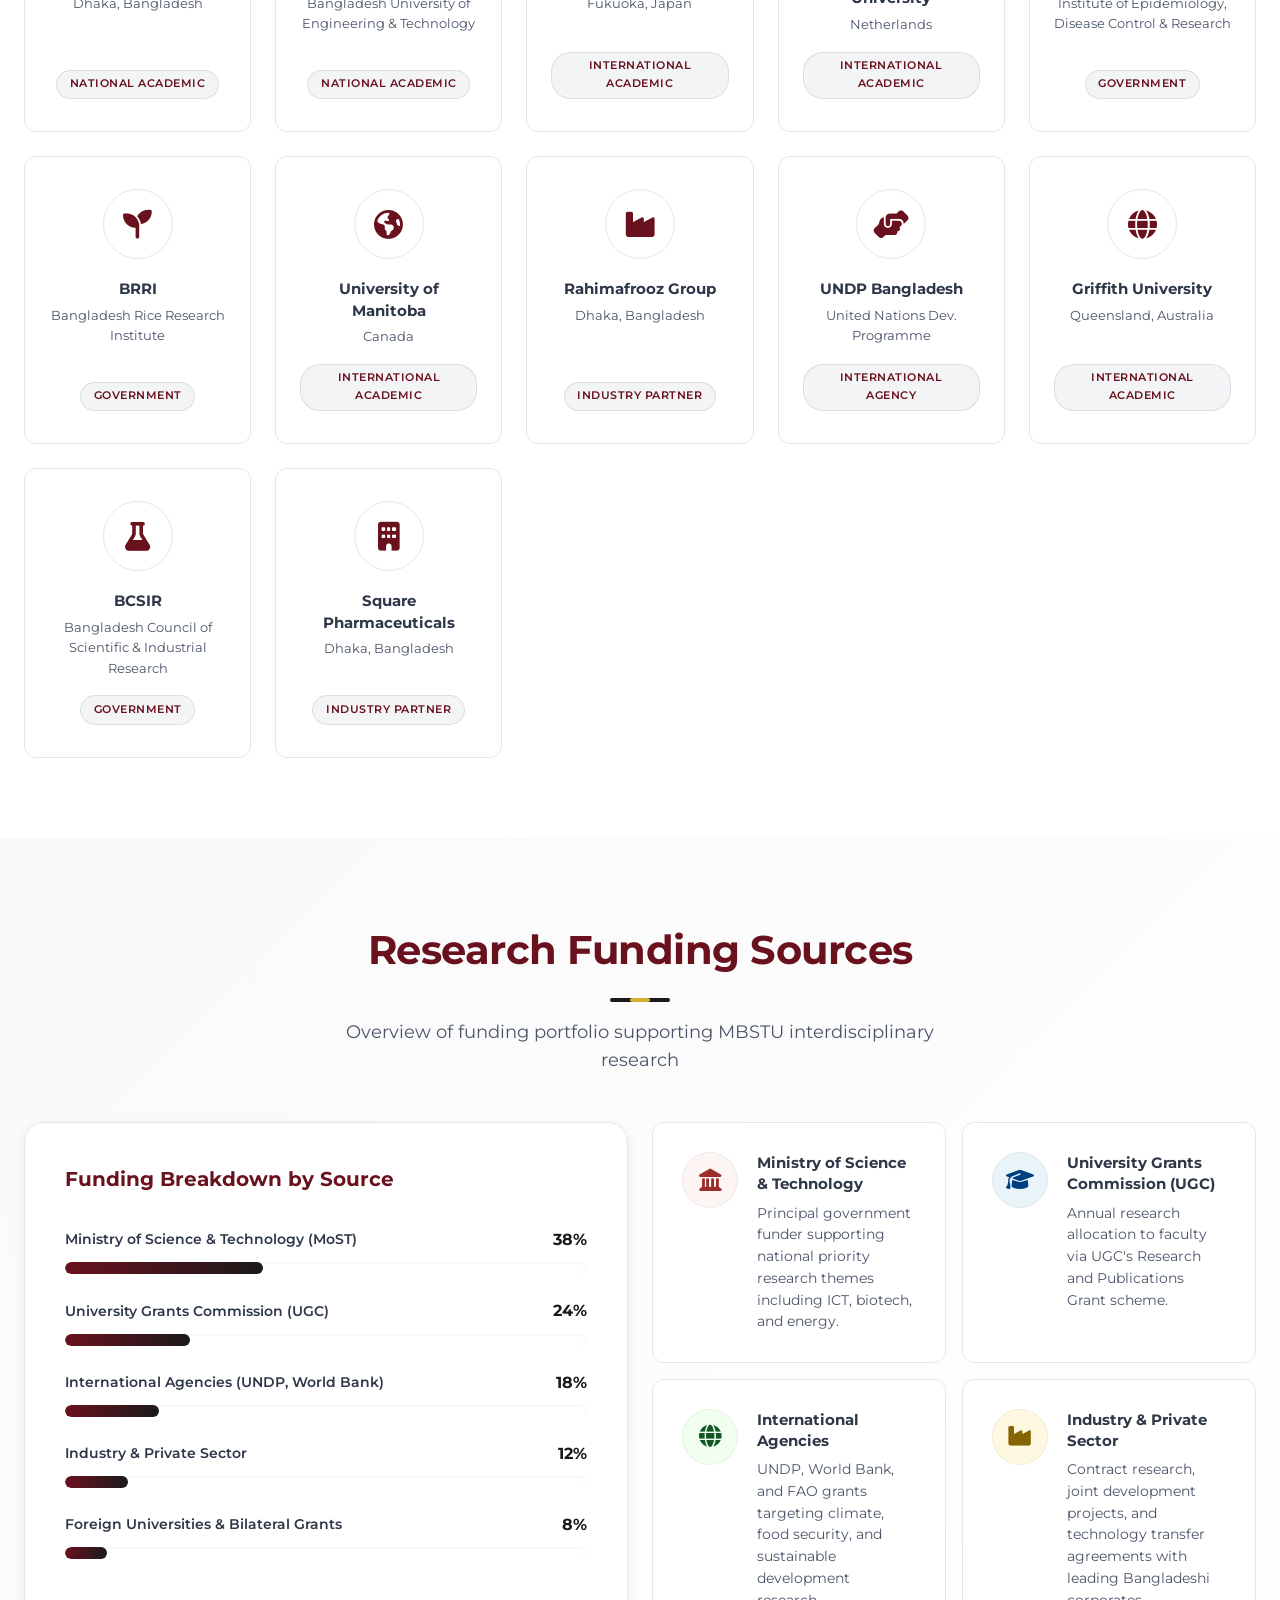
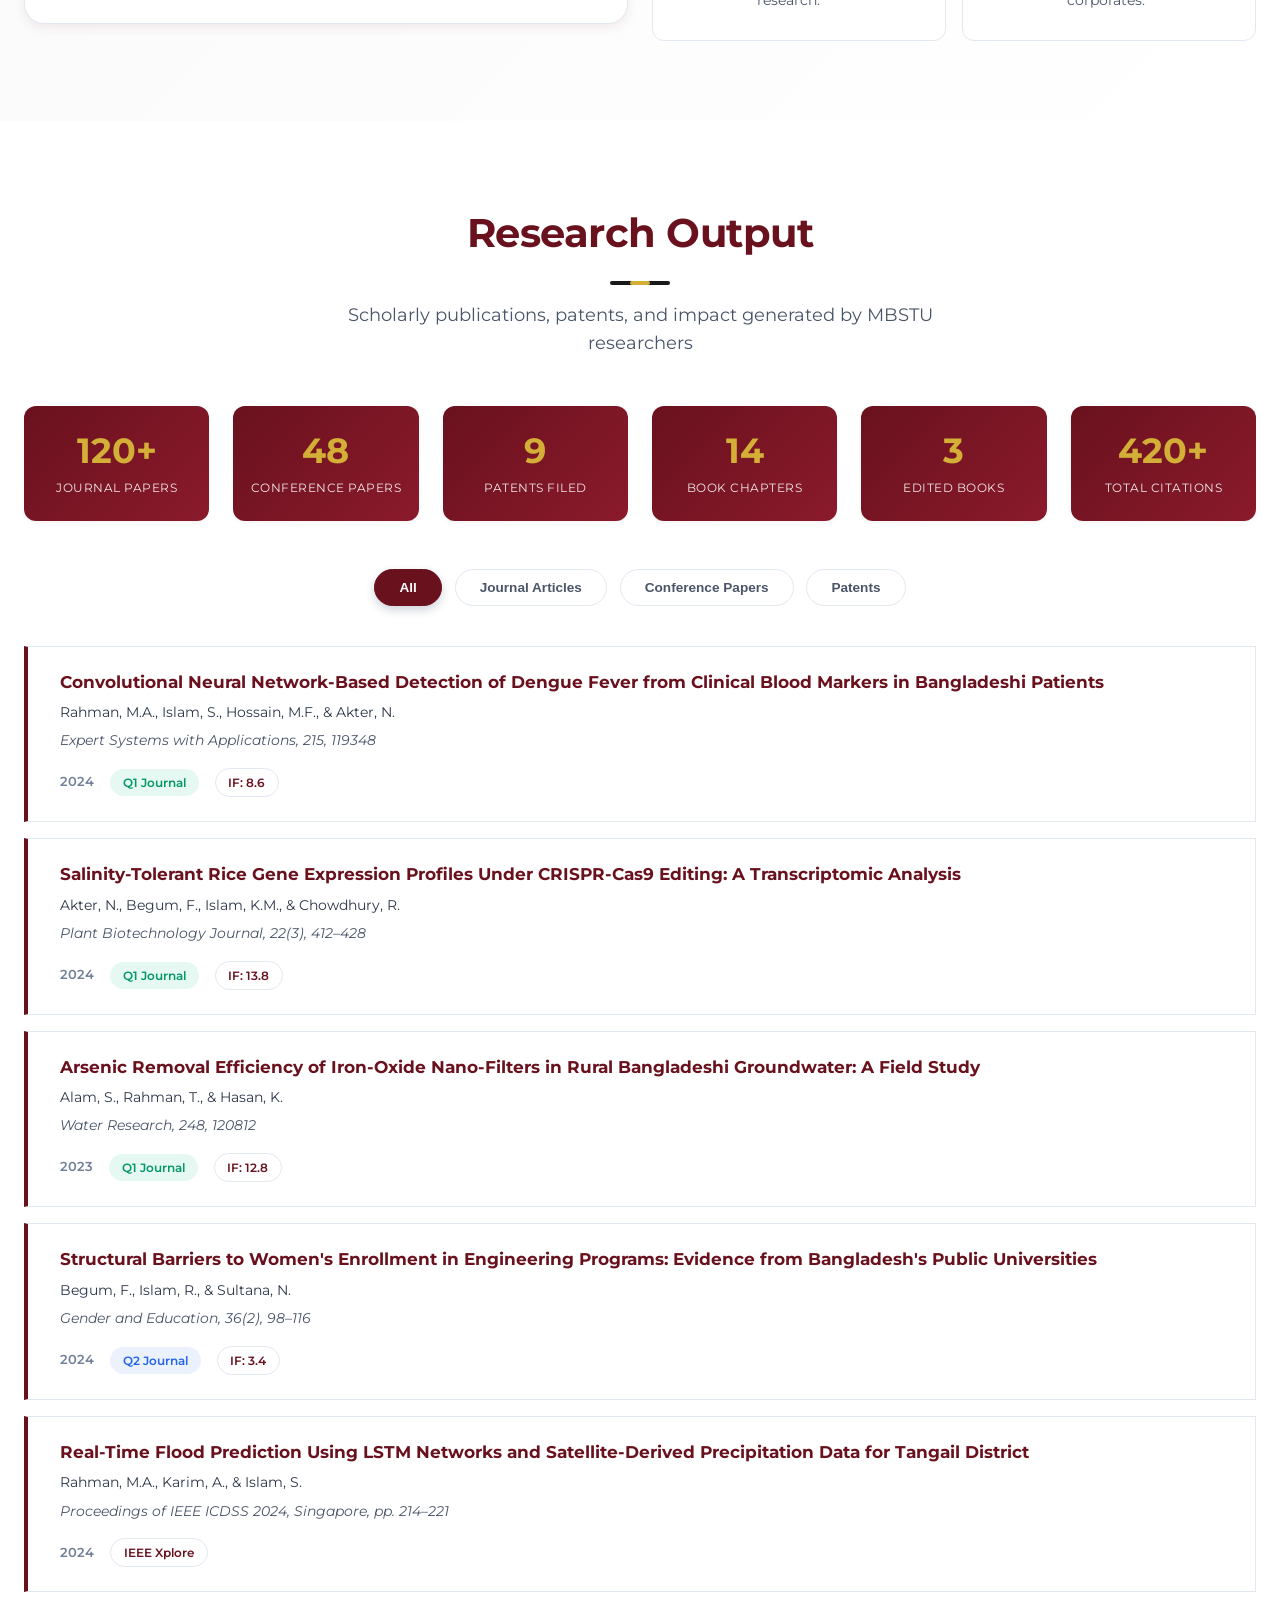
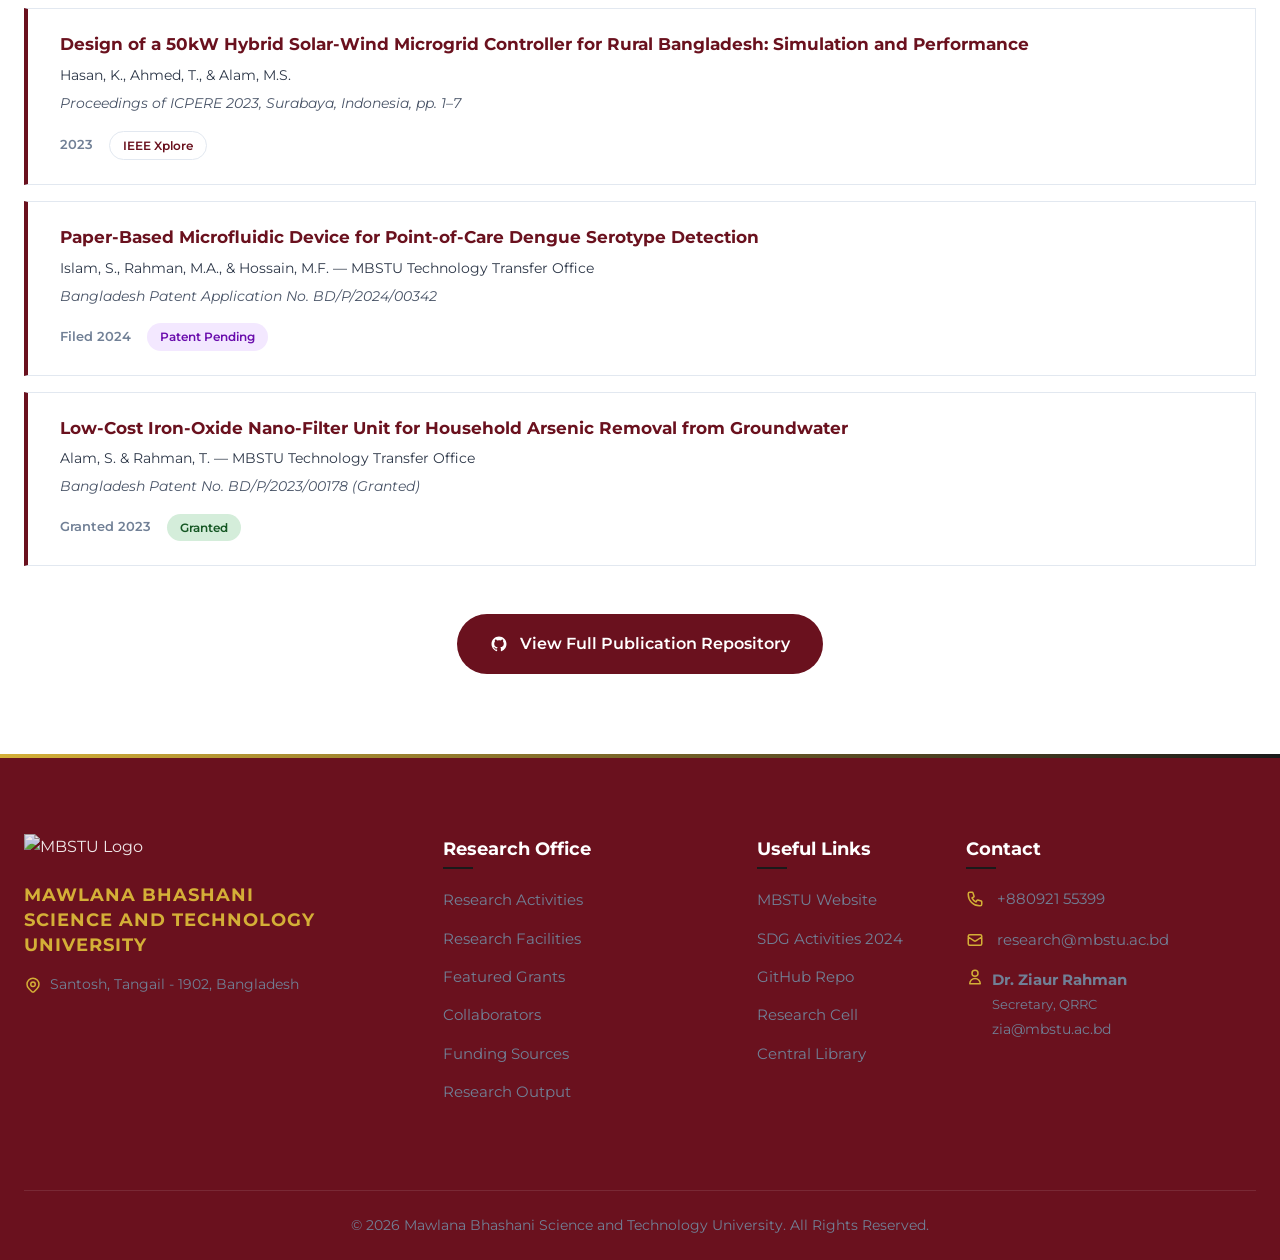
==== commit 14d458ee: "'refactor'" ====
--- a/index.html
+++ b/index.html
@@ -3,1033 +3,43 @@
 <head>
   <meta charset="UTF-8" />
   <meta name="viewport" content="width=device-width, initial-scale=1, maximum-scale=1" />
+  <meta name="color-scheme" content="light only" />
   <title>Interdisciplinary Research - MBSTU</title>
+  
+  <!-- Fonts -->
   <link rel="preconnect" href="https://fonts.googleapis.com" />
   <link rel="preconnect" href="https://fonts.gstatic.com" crossorigin />
-  <link href="https://fonts.googleapis.com/css2?family=Montserrat:wght@400;500;600;700&family=Georgia&display=swap" rel="stylesheet" />
-  <link href="https://cdn.jsdelivr.net/npm/bootstrap@5.3.2/dist/css/bootstrap.min.css" rel="stylesheet" />
+  <link href="https://fonts.googleapis.com/css2?family=Montserrat:wght@400;500;600;700&display=swap" rel="stylesheet" />
+  
+  <!-- Removed Frameworks, using Custom Grid System -->
+  <link rel="stylesheet" href="assets/css/grid.css" />
+  
+  <!-- Font Awesome (for brands and generic icons not replaced yet) -->
   <link rel="stylesheet" href="https://cdnjs.cloudflare.com/ajax/libs/font-awesome/6.4.0/css/all.min.css" />
-  <style>
-    *, *::before, *::after { box-sizing: border-box; }
-    body, h1, h2, h3, h4, h5, h6, p, ul, li { margin: 0; padding: 0; font-family: "Montserrat", sans-serif; }
-    body { background-color: #f5f5f5; }
-    a { text-decoration: none; color: inherit; }
-    ul { list-style-type: none; }
 
-    /* ── HEADER ── */
-    .mbstu-research-header {
-      background: linear-gradient(135deg, #8b2d2d 0%, #b33939 50%, #8b2d2d 100%);
-      box-shadow: 0 4px 12px rgba(0,0,0,0.15);
-      padding: 1.5rem 0;
-    }
-    .header-logo       { height: 90px; width: auto; transition: transform .3s; }
-    .header-logo:hover { transform: scale(1.05); }
-    .header-logo-icon       { height: 120px; width: auto; transition: transform .3s; }
-    .header-logo-icon:hover { transform: rotate(5deg) scale(1.05); }
-    .university-name   { color: #fff; text-shadow: 2px 2px 4px rgba(0,0,0,.3); }
-    .university-title    { font-size: 2.2rem; font-weight: 700; letter-spacing: 2px; line-height: 1.2; }
-    .university-subtitle { font-size: 1.8rem; font-weight: 600; letter-spacing: 1px;  line-height: 1.2; }
-    .university-location { font-size: 1.5rem; font-weight: 500; letter-spacing: .5px; line-height: 1.2; }
-    .header-badge {
-      background: rgba(255,255,255,.15);
-      border: 1px solid rgba(255,255,255,.3);
-      color: #fff;
-      padding: .4rem 1.1rem;
-      border-radius: 30px;
-      font-size: .85rem;
-      font-weight: 600;
-      letter-spacing: .5px;
-      display: inline-block;
-      margin-top: .6rem;
-    }
-
-    /* ── NAV ── */
-    .page-nav {
-      background: #fff;
-      border-bottom: 3px solid #9b2e2b;
-      position: sticky;
-      top: 0;
-      z-index: 100;
-      box-shadow: 0 2px 8px rgba(0,0,0,.08);
-    }
-    .page-nav ul { display: flex; gap: 0; margin: 0; padding: 0; }
-    .page-nav ul li a {
-      display: block;
-      padding: .85rem 1.3rem;
-      font-size: .82rem;
-      font-weight: 600;
-      color: #444;
-      text-transform: uppercase;
-      letter-spacing: .5px;
-      transition: all .25s;
-      border-bottom: 3px solid transparent;
-      margin-bottom: -3px;
-    }
-    .page-nav ul li a:hover { color: #9b2e2b; border-bottom-color: #9b2e2b; background: #fdf4f4; }
-
-    /* ── HERO ── */
-    .research-hero {
-      width: 100%;
-      min-height: 480px;
-      position: relative;
-      overflow: hidden;
-      border-bottom-right-radius: 50px;
-      border-bottom-left-radius: 50px;
-      margin-bottom: 0;
-    }
-    .research-hero-bg {
-      position: absolute; top: 0; left: 0; width: 100%; height: 100%;
-      background: linear-gradient(135deg, #1a0a0a 0%, #4a1212 40%, #6b1e1e 70%, #3d1010 100%);
-      z-index: 1;
-      border-bottom-right-radius: 50px;
-      border-bottom-left-radius: 50px;
-    }
-    .research-hero-bg::before {
-      content: '';
-      position: absolute; inset: 0;
-      background-image:
-        radial-gradient(circle at 20% 50%, rgba(155,46,43,.4) 0%, transparent 50%),
-        radial-gradient(circle at 80% 20%, rgba(179,57,57,.3) 0%, transparent 40%),
-        radial-gradient(circle at 60% 80%, rgba(100,20,20,.5) 0%, transparent 40%);
-      border-bottom-right-radius: 50px;
-      border-bottom-left-radius: 50px;
-    }
-    .research-hero-content {
-      position: relative; z-index: 2;
-      padding: 90px 0 80px;
-    }
-    .research-hero-content h1 { color: #fff; font-size: 3rem; font-weight: 700; text-shadow: 2px 2px 10px rgba(0,0,0,.5); }
-    .research-hero-content p  { color: rgba(255,255,255,.85); max-width: 720px; margin: 1.2rem auto 0; font-size: 1.1rem; text-shadow: 1px 1px 4px rgba(0,0,0,.4); }
-    .stat-bar {
-      display: flex; justify-content: center; gap: 3rem; flex-wrap: wrap;
-      margin-top: 2.5rem;
-    }
-    .stat-item { text-align: center; }
-    .stat-item .num { font-size: 2.4rem; font-weight: 700; color: #ffd700; line-height: 1; }
-    .stat-item .lbl { font-size: .8rem; color: rgba(255,255,255,.7); text-transform: uppercase; letter-spacing: 1px; margin-top: .3rem; }
-
-    /* ── SECTION SHARED ── */
-    .section-title { color: #004080; font-size: 2.3rem; font-weight: 700; }
-    .section-sub   { color: #666; font-size: 1.05rem; }
-    .accent-line { width: 60px; height: 4px; background: #9b2e2b; border-radius: 2px; margin: .8rem auto 0; }
-
-    /* ── ACTIVITIES ── */
-    #activities { background: linear-gradient(135deg, #fff 0%, #fdf4f4 100%); }
-    .activity-card {
-      border: none; border-radius: 14px; overflow: hidden;
-      background: #fff; box-shadow: 0 4px 16px rgba(0,0,0,.07);
-      transition: all .4s; height: 100%;
-    }
-    .activity-card:hover { transform: translateY(-8px); box-shadow: 0 12px 28px rgba(155,46,43,.18); }
-    .activity-card-icon {
-      width: 100%; height: 180px;
-      display: flex; align-items: center; justify-content: center;
-      font-size: 4rem; background: linear-gradient(135deg, #9b2e2b, #c0392b);
-    }
-    .activity-card-body { padding: 1.4rem; }
-    .activity-card-body h5 { font-size: 1rem; font-weight: 700; color: #222; margin-bottom: .5rem; }
-    .activity-card-body p  { font-size: .875rem; color: #666; line-height: 1.6; }
-    .activity-tag {
-      display: inline-block; font-size: .7rem; font-weight: 600;
-      padding: .25rem .7rem; border-radius: 20px;
-      background: #fdf4f4; color: #9b2e2b; border: 1px solid #f0c0be;
-      margin-top: .7rem;
-    }
-
-    /* ── RESEARCH FACILITIES ── */
-    #facilities { background: #f9f9f9; }
-    .facility-card {
-      background: #fff; border-radius: 12px; padding: 1.8rem;
-      border: 1px solid #eee; transition: all .35s;
-      display: flex; gap: 1.2rem; align-items: flex-start;
-      height: 100%;
-    }
-    .facility-card:hover { box-shadow: 0 8px 24px rgba(0,0,0,.1); transform: translateY(-4px); border-color: #f0c0be; }
-    .facility-icon {
-      width: 54px; height: 54px; flex-shrink: 0; border-radius: 12px;
-      background: linear-gradient(135deg, #9b2e2b, #c0392b);
-      display: flex; align-items: center; justify-content: center;
-      color: #fff; font-size: 1.4rem;
-    }
-    .facility-card h5 { font-size: .95rem; font-weight: 700; color: #222; margin-bottom: .4rem; }
-    .facility-card p  { font-size: .83rem; color: #666; line-height: 1.6; margin: 0; }
-    .facility-meta { display: flex; gap: .5rem; flex-wrap: wrap; margin-top: .7rem; }
-    .facility-meta span {
-      font-size: .7rem; font-weight: 600; padding: .2rem .6rem;
-      border-radius: 20px; background: #f0f4f8; color: #004080;
-    }
-
-    /* ── FEATURED GRANTS ── */
-    #grants { background: linear-gradient(135deg, #fff 0%, #f0f4f8 100%); }
-    .grant-card {
-      border-radius: 14px; overflow: hidden; background: #fff;
-      border: 1px solid #e0e8f0; transition: all .35s; height: 100%;
-    }
-    .grant-card:hover { transform: translateY(-6px); box-shadow: 0 12px 28px rgba(0,64,128,.12); border-color: #aac4e0; }
-    .grant-header { background: linear-gradient(135deg, #004080, #0066cc); padding: 1.2rem 1.5rem; }
-    .grant-header .badge-amount {
-      background: #ffd700; color: #003060; font-size: .85rem; font-weight: 700;
-      padding: .35rem .9rem; border-radius: 20px; display: inline-block; margin-bottom: .6rem;
-    }
-    .grant-header h5 { color: #fff; font-size: .95rem; font-weight: 700; line-height: 1.4; margin: 0; }
-    .grant-body { padding: 1.3rem 1.5rem; }
-    .grant-body p   { font-size: .83rem; color: #555; line-height: 1.6; margin-bottom: .8rem; }
-    .grant-meta { display: flex; justify-content: space-between; align-items: center; flex-wrap: wrap; gap: .5rem; }
-    .grant-meta .pi  { font-size: .78rem; color: #004080; font-weight: 600; }
-    .grant-meta .yr  { font-size: .75rem; color: #888; }
-    .grant-status {
-      font-size: .7rem; font-weight: 700; padding: .25rem .7rem;
-      border-radius: 20px; display: inline-block; margin-top: .6rem;
-    }
-    .status-active   { background: #d4edda; color: #155724; }
-    .status-complete { background: #d1ecf1; color: #0c5460; }
-    .status-pending  { background: #fff3cd; color: #856404; }
-
-    /* ── COLLABORATORS ── */
-    #collaborators { background: #f9f9f9; }
-    .collab-grid { display: grid; grid-template-columns: repeat(auto-fill, minmax(200px, 1fr)); gap: 1.2rem; }
-    .collab-card {
-      background: #fff; border: 1px solid #eee; border-radius: 12px;
-      padding: 1.5rem 1rem; text-align: center; transition: all .35s;
-    }
-    .collab-card:hover { border-color: #9b2e2b; box-shadow: 0 6px 18px rgba(155,46,43,.12); transform: translateY(-4px); }
-    .collab-logo {
-      width: 64px; height: 64px; border-radius: 50%; background: linear-gradient(135deg, #e8f0f8, #c8d8ec);
-      display: flex; align-items: center; justify-content: center;
-      margin: 0 auto .9rem; font-size: 1.5rem; color: #004080;
-    }
-    .collab-card h6 { font-size: .85rem; font-weight: 700; color: #222; margin-bottom: .3rem; }
-    .collab-card p  { font-size: .75rem; color: #888; margin: 0; }
-    .collab-type {
-      display: inline-block; font-size: .65rem; font-weight: 600;
-      padding: .2rem .6rem; border-radius: 20px; margin-top: .5rem;
-      background: #fdf4f4; color: #9b2e2b;
-    }
-
-    /* ── FUNDING SOURCES ── */
-    #funding { background: linear-gradient(135deg, #f0f4f8 0%, #e9ecef 100%); }
-    .funding-bar-wrap { margin-bottom: 1.2rem; }
-    .funding-label { display: flex; justify-content: space-between; margin-bottom: .4rem; }
-    .funding-label span { font-size: .85rem; font-weight: 600; color: #333; }
-    .funding-label .pct { color: #9b2e2b; font-weight: 700; }
-    .funding-bar-track { height: 10px; background: #ddd; border-radius: 6px; overflow: hidden; }
-    .funding-bar-fill  { height: 100%; border-radius: 6px; background: linear-gradient(90deg, #9b2e2b, #c0392b); transition: width 1.2s ease; }
-    .funding-source-card {
-      background: #fff; border-radius: 12px; padding: 1.6rem;
-      border: 1px solid #e0e0e0; display: flex; align-items: center; gap: 1.2rem;
-      transition: all .3s; height: 100%;
-    }
-    .funding-source-card:hover { box-shadow: 0 6px 18px rgba(0,0,0,.1); transform: translateY(-4px); }
-    .funding-source-icon {
-      width: 52px; height: 52px; flex-shrink: 0; border-radius: 50%;
-      display: flex; align-items: center; justify-content: center; font-size: 1.3rem;
-    }
-    .funding-source-card h6 { font-size: .9rem; font-weight: 700; color: #222; margin-bottom: .3rem; }
-    .funding-source-card p  { font-size: .78rem; color: #777; margin: 0; }
-
-    /* ── RESEARCH OUTPUT ── */
-    #output { background: #fff; }
-    .output-tabs { display: flex; gap: .5rem; flex-wrap: wrap; margin-bottom: 2rem; }
-    .output-tab {
-      padding: .55rem 1.3rem; border-radius: 30px; font-size: .82rem; font-weight: 600;
-      cursor: pointer; border: 2px solid #ddd; color: #666; transition: all .25s; background: #fff;
-    }
-    .output-tab.active, .output-tab:hover { background: #9b2e2b; color: #fff; border-color: #9b2e2b; }
-    .pub-card {
-      background: #fff; border: 1px solid #eee; border-radius: 10px;
-      padding: 1.3rem 1.5rem; margin-bottom: 1rem; transition: all .3s;
-      border-left: 4px solid #9b2e2b;
-    }
-    .pub-card:hover { box-shadow: 0 4px 14px rgba(0,0,0,.08); transform: translateX(4px); }
-    .pub-card .pub-title { font-size: .92rem; font-weight: 700; color: #222; margin-bottom: .4rem; }
-    .pub-card .pub-authors { font-size: .78rem; color: #666; margin-bottom: .3rem; }
-    .pub-card .pub-journal { font-size: .78rem; color: #004080; font-weight: 600; font-style: italic; }
-    .pub-card .pub-year   { font-size: .72rem; color: #999; }
-    .pub-card .pub-meta   { display: flex; align-items: center; gap: .8rem; flex-wrap: wrap; margin-top: .6rem; }
-    .pub-badge {
-      font-size: .68rem; font-weight: 700; padding: .2rem .6rem;
-      border-radius: 20px;
-    }
-    .badge-q1  { background: #d4edda; color: #155724; }
-    .badge-q2  { background: #d1ecf1; color: #0c5460; }
-    .badge-doi { background: #e8f4f8; color: #004080; }
-    .output-stats { display: grid; grid-template-columns: repeat(auto-fit, minmax(120px, 1fr)); gap: 1rem; margin-bottom: 2rem; }
-    .out-stat {
-      background: linear-gradient(135deg, #9b2e2b, #c0392b);
-      border-radius: 12px; padding: 1.2rem; text-align: center; color: #fff;
-    }
-    .out-stat .n { font-size: 2rem; font-weight: 700; }
-    .out-stat .l { font-size: .72rem; text-transform: uppercase; letter-spacing: .5px; opacity: .85; margin-top: .2rem; }
-
-    /* ── FOOTER ── */
-    footer { background: #1a1a1a; color: #ccc; }
-    footer h5 { color: #fff; font-weight: 700; margin-bottom: 1.2rem; }
-    footer a { transition: color .3s; }
-    footer a:hover { color: #ffd700 !important; }
-    footer .border-top { border-color: #444 !important; }
-    #back-to-top { cursor: pointer; transition: transform .3s; }
-    #back-to-top:hover { transform: translateY(-3px); }
-
-    /* ── RESPONSIVE ── */
-    @media (max-width: 992px) {
-      .university-title { font-size: 1.6rem; }
-      .university-subtitle { font-size: 1.3rem; }
-      .university-location { font-size: 1.1rem; }
-      .header-logo { height: 70px; }
-      .research-hero-content h1 { font-size: 2.2rem; }
-    }
-    @media (max-width: 768px) {
-      .mbstu-research-header .row { flex-direction: column; text-align: center; }
-      .col-auto { margin-bottom: 1rem; }
-      .stat-bar { gap: 1.5rem; }
-      .page-nav ul { overflow-x: auto; flex-wrap: nowrap; }
-      .page-nav ul li a { padding: .75rem .9rem; font-size: .72rem; white-space: nowrap; }
-      .section-title { font-size: 1.8rem; }
-      .collab-grid { grid-template-columns: repeat(2, 1fr); }
-    }
-    @media (min-width: 1400px) {
-      .container { max-width: 1400px; }
-    }
-
-    /* animate bars on load */
-    .funding-bar-fill { width: 0; }
-  </style>
+  <!-- Core CSS -->
+  <link rel="stylesheet" href="assets/css/main.css" />
+  <link rel="stylesheet" href="assets/css/header.css" />
+  <link rel="stylesheet" href="assets/css/hero.css" />
+  <link rel="stylesheet" href="assets/css/activities.css" />
+  <link rel="stylesheet" href="assets/css/facilities.css" />
+  <link rel="stylesheet" href="assets/css/grants.css" />
+  <link rel="stylesheet" href="assets/css/collaborators.css" />
+  <link rel="stylesheet" href="assets/css/funding.css" />
+  <link rel="stylesheet" href="assets/css/output.css" />
+  <link rel="stylesheet" href="assets/css/footer.css" />
 </head>
 <body>
 
-<!-- ═══════════════════ HEADER ═══════════════════ -->
-<header class="mbstu-research-header py-3">
-  <div class="container">
-    <div class="row align-items-center">
-      <div class="col-auto">
-        <a href="https://mbstu.ac.bd/">
-          <img src="https://mbstu.ac.bd/wp-content/uploads/2023/08/MBSTU_logo.png" alt="MBSTU Logo" class="header-logo" />
-        </a>
-      </div>
-      <div class="col">
-        <div class="university-name">
-          <h1 class="university-title mb-0">MAWLANA BHASHANI</h1>
-          <h2 class="university-subtitle mb-0">Science and Technology University</h2>
-          <h3 class="university-location mb-0">Tangail-1902, Bangladesh</h3>
-          <span class="header-badge"><i class="fas fa-flask me-2"></i>Interdisciplinary Research Office</span>
-        </div>
-      </div>
-      <div class="col-auto d-none d-md-block">
-        <div style="text-align:center;">
-          <div style="width:100px;height:100px;background:rgba(255,255,255,.15);border-radius:50%;display:flex;align-items:center;justify-content:center;border:2px solid rgba(255,255,255,.3);">
-            <i class="fas fa-atom" style="font-size:3rem;color:#ffd700;"></i>
-          </div>
-          <div style="color:rgba(255,255,255,.8);font-size:.7rem;margin-top:.5rem;font-weight:600;letter-spacing:1px;">RESEARCH</div>
-        </div>
-      </div>
-    </div>
+  <!-- Loading State -->
+  <div id="app-loader">
+    <div class="spinner"></div>
   </div>
-</header>
 
-<!-- ═══════════════════ NAV ═══════════════════ -->
-<nav class="page-nav">
-  <div class="container">
-    <ul>
-      <li><a href="#activities"><i class="fas fa-lightbulb me-1"></i> Activities</a></li>
-      <li><a href="#facilities"><i class="fas fa-microscope me-1"></i> Facilities</a></li>
-      <li><a href="#grants"><i class="fas fa-award me-1"></i> Featured Grants</a></li>
-      <li><a href="#collaborators"><i class="fas fa-handshake me-1"></i> Collaborators</a></li>
-      <li><a href="#funding"><i class="fas fa-coins me-1"></i> Funding Sources</a></li>
-      <li><a href="#output"><i class="fas fa-book-open me-1"></i> Research Output</a></li>
-    </ul>
-  </div>
-</nav>
+  <!-- Main App Container for SPA -->
+  <div id="app"></div>
 
-<!-- ═══════════════════ HERO ═══════════════════ -->
-<section class="research-hero">
-  <div class="research-hero-bg"></div>
-  <div class="container text-center research-hero-content">
-    <h1>Interdisciplinary Research at MBSTU</h1>
-    <p>
-      Pioneering collaborative research across engineering, life sciences, social science,
-      and technology — advancing knowledge, innovation, and community impact for a sustainable future.
-    </p>
-    <div class="stat-bar">
-      <div class="stat-item"><div class="num">120+</div><div class="lbl">Publications</div></div>
-      <div class="stat-item"><div class="num">18</div><div class="lbl">Active Projects</div></div>
-      <div class="stat-item"><div class="num">৳4.2 Cr</div><div class="lbl">Research Funding</div></div>
-      <div class="stat-item"><div class="num">32</div><div class="lbl">Collaborating Institutions</div></div>
-      <div class="stat-item"><div class="num">85</div><div class="lbl">Researchers</div></div>
-    </div>
-  </div>
-</section>
-
-<!-- ═══════════════════ ACTIVITIES ═══════════════════ -->
-<section id="activities" class="py-5">
-  <div class="container">
-    <div class="text-center mb-5">
-      <h2 class="section-title">Research Activities</h2>
-      <div class="accent-line"></div>
-      <p class="section-sub mt-3">Ongoing interdisciplinary initiatives driving discovery and innovation at MBSTU</p>
-    </div>
-    <div class="row g-4">
-
-      <div class="col-12 col-sm-6 col-lg-4">
-        <div class="activity-card">
-          <div class="activity-card-icon">🌾</div>
-          <div class="activity-card-body">
-            <h5>Agri-Tech Innovation Program</h5>
-            <p>Collaborative research combining biotechnology and agricultural science to develop climate-resilient crop varieties for Tangail region farmers.</p>
-            <span class="activity-tag">SDG 2 · SDG 13</span>
-          </div>
-        </div>
-      </div>
-
-      <div class="col-12 col-sm-6 col-lg-4">
-        <div class="activity-card">
-          <div class="activity-card-icon">💧</div>
-          <div class="activity-card-body">
-            <h5>Water Quality Monitoring Network</h5>
-            <p>IoT-enabled sensor network deployed across 12 rivers in Tangail district, providing real-time data on water contamination and flood risk.</p>
-            <span class="activity-tag">SDG 6 · SDG 11</span>
-          </div>
-        </div>
-      </div>
-
-      <div class="col-12 col-sm-6 col-lg-4">
-        <div class="activity-card">
-          <div class="activity-card-icon">🤖</div>
-          <div class="activity-card-body">
-            <h5>AI for Public Health Diagnostics</h5>
-            <p>Deep learning models trained on local clinical datasets for early detection of dengue, diabetes, and respiratory diseases in rural Bangladesh.</p>
-            <span class="activity-tag">SDG 3 · SDG 9</span>
-          </div>
-        </div>
-      </div>
-
-      <div class="col-12 col-sm-6 col-lg-4">
-        <div class="activity-card">
-          <div class="activity-card-icon">☀️</div>
-          <div class="activity-card-body">
-            <h5>Renewable Energy Systems Lab</h5>
-            <p>Design and deployment of hybrid solar-wind microgrids for off-grid rural electrification, with pilot installations in 4 Tangail sub-districts.</p>
-            <span class="activity-tag">SDG 7 · SDG 17</span>
-          </div>
-        </div>
-      </div>
-
-      <div class="col-12 col-sm-6 col-lg-4">
-        <div class="activity-card">
-          <div class="activity-card-icon">🧬</div>
-          <div class="activity-card-body">
-            <h5>Genomics & Bioinformatics Research</h5>
-            <p>Population-level genomic studies in partnership with public hospitals, focusing on hereditary disease prevalence in Bangladesh's central region.</p>
-            <span class="activity-tag">SDG 3 · SDG 4</span>
-          </div>
-        </div>
-      </div>
-
-      <div class="col-12 col-sm-6 col-lg-4">
-        <div class="activity-card">
-          <div class="activity-card-icon">🏙️</div>
-          <div class="activity-card-body">
-            <h5>Smart & Sustainable Urban Planning</h5>
-            <p>GIS-based spatial analysis of urbanization patterns in Tangail, informing policy on green infrastructure, traffic management, and housing equity.</p>
-            <span class="activity-tag">SDG 11 · SDG 16</span>
-          </div>
-        </div>
-      </div>
-
-    </div>
-  </div>
-</section>
-
-<!-- ═══════════════════ FACILITIES ═══════════════════ -->
-<section id="facilities" class="py-5">
-  <div class="container">
-    <div class="text-center mb-5">
-      <h2 class="section-title">Research Facilities</h2>
-      <div class="accent-line"></div>
-      <p class="section-sub mt-3">State-of-the-art infrastructure supporting cutting-edge interdisciplinary research</p>
-    </div>
-    <div class="row g-3">
-
-      <div class="col-12 col-md-6 col-xl-4">
-        <div class="facility-card">
-          <div class="facility-icon"><i class="fas fa-dna"></i></div>
-          <div>
-            <h5>Molecular Biology & Genomics Lab</h5>
-            <p>Equipped with PCR machines, gel electrophoresis systems, spectrophotometers, and a bioinformatics workstation cluster for genomic data analysis.</p>
-            <div class="facility-meta"><span>Dept. of Biotechnology</span><span>Capacity: 20</span></div>
-          </div>
-        </div>
-      </div>
-
-      <div class="col-12 col-md-6 col-xl-4">
-        <div class="facility-card">
-          <div class="facility-icon"><i class="fas fa-microchip"></i></div>
-          <div>
-            <h5>Embedded Systems & IoT Lab</h5>
-            <p>Advanced prototyping facility featuring oscilloscopes, FPGA boards, Raspberry Pi clusters, and 5G-ready wireless testing equipment.</p>
-            <div class="facility-meta"><span>Dept. of ICT</span><span>Capacity: 30</span></div>
-          </div>
-        </div>
-      </div>
-
-      <div class="col-12 col-md-6 col-xl-4">
-        <div class="facility-card">
-          <div class="facility-icon"><i class="fas fa-robot"></i></div>
-          <div>
-            <h5>AI & High-Performance Computing Centre</h5>
-            <p>GPU cluster (8× NVIDIA A100) for deep learning, NLP, and computer vision research, with access to 100TB shared research data storage.</p>
-            <div class="facility-meta"><span>Dept. of CSE</span><span>24/7 Access</span></div>
-          </div>
-        </div>
-      </div>
-
-      <div class="col-12 col-md-6 col-xl-4">
-        <div class="facility-card">
-          <div class="facility-icon"><i class="fas fa-leaf"></i></div>
-          <div>
-            <h5>Environmental Science Field Station</h5>
-            <p>Field monitoring station with automated weather systems, water sampling rigs, soil analysis kits, and satellite imagery processing workstations.</p>
-            <div class="facility-meta"><span>Dept. of ENV Sci.</span><span>Field + Lab</span></div>
-          </div>
-        </div>
-      </div>
-
-      <div class="col-12 col-md-6 col-xl-4">
-        <div class="facility-card">
-          <div class="facility-icon"><i class="fas fa-solar-panel"></i></div>
-          <div>
-            <h5>Renewable Energy Testing Facility</h5>
-            <p>1.5 MW campus solar array serving as a live testbed, supplemented by wind turbine prototyping stations and battery storage R&D units.</p>
-            <div class="facility-meta"><span>Dept. of ME</span><span>Live Testbed</span></div>
-          </div>
-        </div>
-      </div>
-
-      <div class="col-12 col-md-6 col-xl-4">
-        <div class="facility-card">
-          <div class="facility-icon"><i class="fas fa-flask"></i></div>
-          <div>
-            <h5>Food Science & Nutrition Lab</h5>
-            <p>Fully equipped for food quality analysis, nutritional profiling, and fermentation research, supporting agri-food innovation and public health studies.</p>
-            <div class="facility-meta"><span>Dept. of Food Tech.</span><span>Capacity: 25</span></div>
-          </div>
-        </div>
-      </div>
-
-    </div>
-  </div>
-</section>
-
-<!-- ═══════════════════ FEATURED GRANTS ═══════════════════ -->
-<section id="grants" class="py-5">
-  <div class="container">
-    <div class="text-center mb-5">
-      <h2 class="section-title">Featured Grants</h2>
-      <div class="accent-line"></div>
-      <p class="section-sub mt-3">Competitive research grants awarded to MBSTU faculty and research teams</p>
-    </div>
-    <div class="row g-4">
-
-      <div class="col-12 col-md-6 col-xl-4">
-        <div class="grant-card">
-          <div class="grant-header">
-            <span class="badge-amount">৳ 85,00,000</span>
-            <h5>AI-Driven Early Warning System for Flash Floods in Tangail District</h5>
-          </div>
-          <div class="grant-body">
-            <p>Developing a machine learning model integrating satellite data and IoT river sensors to provide 48-hour advance flood warnings to vulnerable communities.</p>
-            <span class="grant-status status-active">● Active</span>
-            <div class="grant-meta">
-              <span class="pi"><i class="fas fa-user-tie me-1"></i> PI: Prof. Dr. M. A. Rahman</span>
-              <span class="yr">2024 – 2026</span>
-            </div>
-          </div>
-        </div>
-      </div>
-
-      <div class="col-12 col-md-6 col-xl-4">
-        <div class="grant-card">
-          <div class="grant-header">
-            <span class="badge-amount">USD 48,000</span>
-            <h5>Climate-Resilient Rice Varieties Using CRISPR Gene Editing</h5>
-          </div>
-          <div class="grant-body">
-            <p>International collaborative research to produce salinity and drought tolerant rice strains suited for Bangladesh's coastal and flood-prone regions.</p>
-            <span class="grant-status status-active">● Active</span>
-            <div class="grant-meta">
-              <span class="pi"><i class="fas fa-user-tie me-1"></i> PI: Dr. Nasrin Akter</span>
-              <span class="yr">2023 – 2025</span>
-            </div>
-          </div>
-        </div>
-      </div>
-
-      <div class="col-12 col-md-6 col-xl-4">
-        <div class="grant-card">
-          <div class="grant-header">
-            <span class="badge-amount">৳ 60,00,000</span>
-            <h5>Low-Cost Dengue Rapid Diagnostic Kit Development</h5>
-          </div>
-          <div class="grant-body">
-            <p>Development of a paper-based microfluidic diagnostic device for dengue serotype detection, targeting affordability for rural health clinics.</p>
-            <span class="grant-status status-complete">✔ Completed</span>
-            <div class="grant-meta">
-              <span class="pi"><i class="fas fa-user-tie me-1"></i> PI: Dr. Shafiqul Islam</span>
-              <span class="yr">2022 – 2024</span>
-            </div>
-          </div>
-        </div>
-      </div>
-
-      <div class="col-12 col-md-6 col-xl-4">
-        <div class="grant-card">
-          <div class="grant-header">
-            <span class="badge-amount">৳ 1,20,00,000</span>
-            <h5>Smart Microgrid for Rural Electrification – Phase II</h5>
-          </div>
-          <div class="grant-body">
-            <p>Scaling a successful Phase I pilot to 10 villages in Tangail, integrating solar, storage, and community-managed smart metering systems.</p>
-            <span class="grant-status status-pending">◌ Under Review</span>
-            <div class="grant-meta">
-              <span class="pi"><i class="fas fa-user-tie me-1"></i> PI: Dr. Kamrul Hasan</span>
-              <span class="yr">2025 – 2027</span>
-            </div>
-          </div>
-        </div>
-      </div>
-
-      <div class="col-12 col-md-6 col-xl-4">
-        <div class="grant-card">
-          <div class="grant-header">
-            <span class="badge-amount">USD 32,000</span>
-            <h5>Gender Disparities in STEM Education: A Bangladesh Perspective</h5>
-          </div>
-          <div class="grant-body">
-            <p>Mixed-methods study examining structural, social, and institutional barriers to female participation in STEM at public universities in Bangladesh.</p>
-            <span class="grant-status status-active">● Active</span>
-            <div class="grant-meta">
-              <span class="pi"><i class="fas fa-user-tie me-1"></i> PI: Dr. Farhana Begum</span>
-              <span class="yr">2024 – 2025</span>
-            </div>
-          </div>
-        </div>
-      </div>
-
-      <div class="col-12 col-md-6 col-xl-4">
-        <div class="grant-card">
-          <div class="grant-header">
-            <span class="badge-amount">৳ 45,00,000</span>
-            <h5>Arsenic Remediation in Groundwater Using Nano-Filtration</h5>
-          </div>
-          <div class="grant-body">
-            <p>Engineering cost-effective iron-oxide nano-filter units for point-of-use arsenic removal from tube well water across rural Tangail households.</p>
-            <span class="grant-status status-complete">✔ Completed</span>
-            <div class="grant-meta">
-              <span class="pi"><i class="fas fa-user-tie me-1"></i> PI: Prof. Dr. S. Alam</span>
-              <span class="yr">2021 – 2023</span>
-            </div>
-          </div>
-        </div>
-      </div>
-
-    </div>
-  </div>
-</section>
-
-<!-- ═══════════════════ COLLABORATORS ═══════════════════ -->
-<section id="collaborators" class="py-5">
-  <div class="container">
-    <div class="text-center mb-5">
-      <h2 class="section-title">Collaborators</h2>
-      <div class="accent-line"></div>
-      <p class="section-sub mt-3">MBSTU's network of national and international research partners</p>
-    </div>
-    <div class="collab-grid">
-
-      <div class="collab-card">
-        <div class="collab-logo"><i class="fas fa-university"></i></div>
-        <h6>University of Dhaka</h6>
-        <p>Dhaka, Bangladesh</p>
-        <span class="collab-type">National Academic</span>
-      </div>
-
-      <div class="collab-card">
-        <div class="collab-logo"><i class="fas fa-university"></i></div>
-        <h6>BUET</h6>
-        <p>Bangladesh University of Engineering & Technology</p>
-        <span class="collab-type">National Academic</span>
-      </div>
-
-      <div class="collab-card">
-        <div class="collab-logo"><i class="fas fa-globe-asia"></i></div>
-        <h6>Kyushu University</h6>
-        <p>Fukuoka, Japan</p>
-        <span class="collab-type">International Academic</span>
-      </div>
-
-      <div class="collab-card">
-        <div class="collab-logo"><i class="fas fa-globe-europe"></i></div>
-        <h6>Wageningen University</h6>
-        <p>Netherlands</p>
-        <span class="collab-type">International Academic</span>
-      </div>
-
-      <div class="collab-card">
-        <div class="collab-logo"><i class="fas fa-hospital"></i></div>
-        <h6>IEDCR, Bangladesh</h6>
-        <p>Institute of Epidemiology, Disease Control & Research</p>
-        <span class="collab-type">Government</span>
-      </div>
-
-      <div class="collab-card">
-        <div class="collab-logo"><i class="fas fa-seedling"></i></div>
-        <h6>BRRI</h6>
-        <p>Bangladesh Rice Research Institute</p>
-        <span class="collab-type">Government</span>
-      </div>
-
-      <div class="collab-card">
-        <div class="collab-logo"><i class="fas fa-globe-americas"></i></div>
-        <h6>University of Manitoba</h6>
-        <p>Canada</p>
-        <span class="collab-type">International Academic</span>
-      </div>
-
-      <div class="collab-card">
-        <div class="collab-logo"><i class="fas fa-industry"></i></div>
-        <h6>Rahimafrooz Group</h6>
-        <p>Dhaka, Bangladesh</p>
-        <span class="collab-type">Industry Partner</span>
-      </div>
-
-      <div class="collab-card">
-        <div class="collab-logo"><i class="fas fa-hands-helping"></i></div>
-        <h6>UNDP Bangladesh</h6>
-        <p>United Nations Dev. Programme</p>
-        <span class="collab-type">International Agency</span>
-      </div>
-
-      <div class="collab-card">
-        <div class="collab-logo"><i class="fas fa-globe"></i></div>
-        <h6>Griffith University</h6>
-        <p>Queensland, Australia</p>
-        <span class="collab-type">International Academic</span>
-      </div>
-
-      <div class="collab-card">
-        <div class="collab-logo"><i class="fas fa-flask"></i></div>
-        <h6>BCSIR</h6>
-        <p>Bangladesh Council of Scientific & Industrial Research</p>
-        <span class="collab-type">Government</span>
-      </div>
-
-      <div class="collab-card">
-        <div class="collab-logo"><i class="fas fa-building"></i></div>
-        <h6>Square Pharmaceuticals</h6>
-        <p>Dhaka, Bangladesh</p>
-        <span class="collab-type">Industry Partner</span>
-      </div>
-
-    </div>
-  </div>
-</section>
-
-<!-- ═══════════════════ FUNDING SOURCES ═══════════════════ -->
-<section id="funding" class="py-5">
-  <div class="container">
-    <div class="text-center mb-5">
-      <h2 class="section-title">Research Funding Sources</h2>
-      <div class="accent-line"></div>
-      <p class="section-sub mt-3">Overview of funding portfolio supporting MBSTU interdisciplinary research</p>
-    </div>
-    <div class="row g-4 align-items-start">
-      <!-- Bar chart -->
-      <div class="col-lg-6">
-        <div class="bg-white p-4 rounded shadow-sm" style="border:1px solid #eee;">
-          <h5 class="fw-bold mb-4" style="color:#004080;">Funding Breakdown by Source</h5>
-          <div class="funding-bar-wrap">
-            <div class="funding-label"><span>Ministry of Science & Technology (MoST)</span><span class="pct">38%</span></div>
-            <div class="funding-bar-track"><div class="funding-bar-fill" data-width="38"></div></div>
-          </div>
-          <div class="funding-bar-wrap">
-            <div class="funding-label"><span>University Grants Commission (UGC)</span><span class="pct">24%</span></div>
-            <div class="funding-bar-track"><div class="funding-bar-fill" data-width="24"></div></div>
-          </div>
-          <div class="funding-bar-wrap">
-            <div class="funding-label"><span>International Agencies (UNDP, World Bank)</span><span class="pct">18%</span></div>
-            <div class="funding-bar-track"><div class="funding-bar-fill" data-width="18"></div></div>
-          </div>
-          <div class="funding-bar-wrap">
-            <div class="funding-label"><span>Industry & Private Sector</span><span class="pct">12%</span></div>
-            <div class="funding-bar-track"><div class="funding-bar-fill" data-width="12"></div></div>
-          </div>
-          <div class="funding-bar-wrap">
-            <div class="funding-label"><span>Foreign Universities & Bilateral Grants</span><span class="pct">8%</span></div>
-            <div class="funding-bar-track"><div class="funding-bar-fill" data-width="8"></div></div>
-          </div>
-        </div>
-      </div>
-      <!-- Cards -->
-      <div class="col-lg-6">
-        <div class="row g-3">
-
-          <div class="col-12 col-sm-6">
-            <div class="funding-source-card">
-              <div class="funding-source-icon" style="background:#fdf4f4;color:#9b2e2b;"><i class="fas fa-landmark fa-lg"></i></div>
-              <div>
-                <h6>Ministry of Science & Technology</h6>
-                <p>Principal government funder supporting national priority research themes including ICT, biotech, and energy.</p>
-              </div>
-            </div>
-          </div>
-
-          <div class="col-12 col-sm-6">
-            <div class="funding-source-card">
-              <div class="funding-source-icon" style="background:#e8f4f8;color:#004080;"><i class="fas fa-graduation-cap fa-lg"></i></div>
-              <div>
-                <h6>University Grants Commission (UGC)</h6>
-                <p>Annual research allocation to faculty via UGC's Research and Publications Grant scheme.</p>
-              </div>
-            </div>
-          </div>
-
-          <div class="col-12 col-sm-6">
-            <div class="funding-source-card">
-              <div class="funding-source-icon" style="background:#f0fff0;color:#155724;"><i class="fas fa-globe fa-lg"></i></div>
-              <div>
-                <h6>International Agencies</h6>
-                <p>UNDP, World Bank, and FAO grants targeting climate, food security, and sustainable development research.</p>
-              </div>
-            </div>
-          </div>
-
-          <div class="col-12 col-sm-6">
-            <div class="funding-source-card">
-              <div class="funding-source-icon" style="background:#fff8e1;color:#856404;"><i class="fas fa-industry fa-lg"></i></div>
-              <div>
-                <h6>Industry & Private Sector</h6>
-                <p>Contract research, joint development projects, and technology transfer agreements with leading Bangladeshi corporates.</p>
-              </div>
-            </div>
-          </div>
-
-        </div>
-      </div>
-    </div>
-  </div>
-</section>
-
-<!-- ═══════════════════ RESEARCH OUTPUT ═══════════════════ -->
-<section id="output" class="py-5">
-  <div class="container">
-    <div class="text-center mb-5">
-      <h2 class="section-title">Research Output</h2>
-      <div class="accent-line"></div>
-      <p class="section-sub mt-3">Scholarly publications, patents, and impact generated by MBSTU researchers</p>
-    </div>
-
-    <!-- Output stats -->
-    <div class="output-stats">
-      <div class="out-stat"><div class="n">120+</div><div class="l">Journal Papers</div></div>
-      <div class="out-stat"><div class="n">48</div><div class="l">Conference Papers</div></div>
-      <div class="out-stat"><div class="n">9</div><div class="l">Patents Filed</div></div>
-      <div class="out-stat"><div class="n">14</div><div class="l">Book Chapters</div></div>
-      <div class="out-stat"><div class="n">3</div><div class="l">Edited Books</div></div>
-      <div class="out-stat"><div class="n">420+</div><div class="l">Total Citations</div></div>
-    </div>
-
-    <!-- Filter tabs -->
-    <div class="output-tabs">
-      <button class="output-tab active" onclick="filterPubs('all', this)">All</button>
-      <button class="output-tab" onclick="filterPubs('journal', this)">Journal Articles</button>
-      <button class="output-tab" onclick="filterPubs('conference', this)">Conference Papers</button>
-      <button class="output-tab" onclick="filterPubs('patent', this)">Patents</button>
-    </div>
-
-    <!-- Publications list -->
-    <div id="pub-list">
-
-      <div class="pub-card" data-type="journal">
-        <div class="pub-title">Convolutional Neural Network-Based Detection of Dengue Fever from Clinical Blood Markers in Bangladeshi Patients</div>
-        <div class="pub-authors">Rahman, M.A., Islam, S., Hossain, M.F., & Akter, N.</div>
-        <div class="pub-journal">Expert Systems with Applications, 215, 119348</div>
-        <div class="pub-meta">
-          <span class="pub-year">2024</span>
-          <span class="pub-badge badge-q1">Q1 Journal</span>
-          <span class="pub-badge badge-doi">IF: 8.6</span>
-        </div>
-      </div>
-
-      <div class="pub-card" data-type="journal">
-        <div class="pub-title">Salinity-Tolerant Rice Gene Expression Profiles Under CRISPR-Cas9 Editing: A Transcriptomic Analysis</div>
-        <div class="pub-authors">Akter, N., Begum, F., Islam, K.M., & Chowdhury, R.</div>
-        <div class="pub-journal">Plant Biotechnology Journal, 22(3), 412–428</div>
-        <div class="pub-meta">
-          <span class="pub-year">2024</span>
-          <span class="pub-badge badge-q1">Q1 Journal</span>
-          <span class="pub-badge badge-doi">IF: 13.8</span>
-        </div>
-      </div>
-
-      <div class="pub-card" data-type="journal">
-        <div class="pub-title">Arsenic Removal Efficiency of Iron-Oxide Nano-Filters in Rural Bangladeshi Groundwater: A Field Study</div>
-        <div class="pub-authors">Alam, S., Rahman, T., & Hasan, K.</div>
-        <div class="pub-journal">Water Research, 248, 120812</div>
-        <div class="pub-meta">
-          <span class="pub-year">2023</span>
-          <span class="pub-badge badge-q1">Q1 Journal</span>
-          <span class="pub-badge badge-doi">IF: 12.8</span>
-        </div>
-      </div>
-
-      <div class="pub-card" data-type="journal">
-        <div class="pub-title">Structural Barriers to Women's Enrollment in Engineering Programs: Evidence from Bangladesh's Public Universities</div>
-        <div class="pub-authors">Begum, F., Islam, R., & Sultana, N.</div>
-        <div class="pub-journal">Gender and Education, 36(2), 98–116</div>
-        <div class="pub-meta">
-          <span class="pub-year">2024</span>
-          <span class="pub-badge badge-q2">Q2 Journal</span>
-          <span class="pub-badge badge-doi">IF: 3.4</span>
-        </div>
-      </div>
-
-      <div class="pub-card" data-type="conference">
-        <div class="pub-title">Real-Time Flood Prediction Using LSTM Networks and Satellite-Derived Precipitation Data for Tangail District</div>
-        <div class="pub-authors">Rahman, M.A., Karim, A., & Islam, S.</div>
-        <div class="pub-journal">Proceedings of IEEE ICDSS 2024, Singapore, pp. 214–221</div>
-        <div class="pub-meta">
-          <span class="pub-year">2024</span>
-          <span class="pub-badge badge-doi">IEEE Xplore</span>
-        </div>
-      </div>
-
-      <div class="pub-card" data-type="conference">
-        <div class="pub-title">Design of a 50kW Hybrid Solar-Wind Microgrid Controller for Rural Bangladesh: Simulation and Performance</div>
-        <div class="pub-authors">Hasan, K., Ahmed, T., & Alam, M.S.</div>
-        <div class="pub-journal">Proceedings of ICPERE 2023, Surabaya, Indonesia, pp. 1–7</div>
-        <div class="pub-meta">
-          <span class="pub-year">2023</span>
-          <span class="pub-badge badge-doi">IEEE Xplore</span>
-        </div>
-      </div>
-
-      <div class="pub-card" data-type="patent">
-        <div class="pub-title">Paper-Based Microfluidic Device for Point-of-Care Dengue Serotype Detection</div>
-        <div class="pub-authors">Islam, S., Rahman, M.A., & Hossain, M.F. — MBSTU Technology Transfer Office</div>
-        <div class="pub-journal">Bangladesh Patent Application No. BD/P/2024/00342</div>
-        <div class="pub-meta">
-          <span class="pub-year">Filed 2024</span>
-          <span class="pub-badge" style="background:#f3e8ff;color:#6a0dad;">Patent Pending</span>
-        </div>
-      </div>
-
-      <div class="pub-card" data-type="patent">
-        <div class="pub-title">Low-Cost Iron-Oxide Nano-Filter Unit for Household Arsenic Removal from Groundwater</div>
-        <div class="pub-authors">Alam, S. & Rahman, T. — MBSTU Technology Transfer Office</div>
-        <div class="pub-journal">Bangladesh Patent No. BD/P/2023/00178 (Granted)</div>
-        <div class="pub-meta">
-          <span class="pub-year">Granted 2023</span>
-          <span class="pub-badge" style="background:#d4edda;color:#155724;">Granted</span>
-        </div>
-      </div>
-
-    </div>
-
-    <div class="text-center mt-4">
-      <a href="https://github.com/rahmanziaur/MBSTU-SDG-Activities-2026" target="_blank" class="btn btn-danger btn-lg">
-        <i class="fab fa-github me-2"></i> View Full Publication Repository
-      </a>
-    </div>
-  </div>
-</section>
-
-<!-- ═══════════════════ FOOTER ═══════════════════ -->
-<footer class="pt-5 pb-3">
-  <div class="container">
-    <div class="row text-start">
-      <div class="col-md-3 mb-4">
-        <a href="/" class="d-block mb-3">
-          <img src="https://mbstu.ac.bd/wp-content/uploads/2023/08/MBSTU_logo.png" alt="MBSTU Logo" style="max-width:120px;" />
-        </a>
-        <ul class="list-unstyled">
-          <li class="mb-2"><a href="/" class="text-light">MAWLANA BHASHANI SCIENCE AND TECHNOLOGY UNIVERSITY</a></li>
-          <li><i class="fas fa-map-marker-alt me-2"></i> Santosh, Tangail - 1902</li>
-        </ul>
-      </div>
-      <div class="col-md-3 mb-4">
-        <h5>Research Office</h5>
-        <ul class="list-unstyled">
-          <li class="mb-2"><a href="#activities"  class="text-light">Research Activities</a></li>
-          <li class="mb-2"><a href="#facilities"  class="text-light">Research Facilities</a></li>
-          <li class="mb-2"><a href="#grants"      class="text-light">Featured Grants</a></li>
-          <li class="mb-2"><a href="#collaborators" class="text-light">Collaborators</a></li>
-          <li class="mb-2"><a href="#funding"     class="text-light">Funding Sources</a></li>
-          <li class="mb-2"><a href="#output"      class="text-light">Research Output</a></li>
-        </ul>
-      </div>
-      <div class="col-md-3 mb-4">
-        <h5>Useful Links</h5>
-        <ul class="list-unstyled">
-          <li class="mb-2"><a href="https://mbstu.ac.bd/" class="text-light">MBSTU Official Website</a></li>
-          <li class="mb-2"><a href="https://sdg.mbstu.ac.bd/sdg2024" class="text-light">SDG Activities 2024</a></li>
-          <li class="mb-2"><a href="https://github.com/rahmanziaur/MBSTU-SDG-Activities-2026" class="text-light">GitHub Repository</a></li>
-          <li class="mb-2"><a href="https://mbstu.ac.bd/research-cell/" class="text-light">Research Cell</a></li>
-          <li class="mb-2"><a href="https://mbstu.ac.bd/central-library/" class="text-light">Central Library</a></li>
-        </ul>
-      </div>
-      <div class="col-md-3 mb-4">
-        <h5>Contact</h5>
-        <ul class="list-unstyled">
-          <li class="mb-2"><i class="fas fa-phone-alt me-2"></i> +880921 55399</li>
-          <li class="mb-2"><i class="fas fa-envelope me-2"></i>
-            <a href="mailto:research@mbstu.ac.bd" class="text-light">research@mbstu.ac.bd</a>
-          </li>
-          <li class="mb-3"><i class="fas fa-user me-2"></i>
-            Dr. Ziaur Rahman<br>
-            <small class="text-muted ms-4">Secretary, QRRC</small>
-          </li>
-          <li><i class="fas fa-envelope me-2"></i>
-            <a href="mailto:zia@mbstu.ac.bd" class="text-light">zia@mbstu.ac.bd</a>
-          </li>
-        </ul>
-      </div>
-    </div>
-    <div class="row mt-3">
-      <div class="col-12 d-flex justify-content-between align-items-center border-top pt-3">
-        <a href="https://mbstu.ac.bd/" class="text-light text-decoration-none">
-          © 2025 Mawlana Bhashani Science and Technology University
-        </a>
-        <div id="back-to-top"><i class="fas fa-arrow-up" style="font-size:20px;color:#fff;"></i></div>
-      </div>
-    </div>
-  </div>
-</footer>
-
-<script src="https://cdn.jsdelivr.net/npm/bootstrap@5.3.2/dist/js/bootstrap.bundle.min.js"></script>
-<script>
-  // Back to top
-  document.getElementById('back-to-top').addEventListener('click', () => window.scrollTo({ top: 0, behavior: 'smooth' }));
-
-  // Animate funding bars when in view
-  const bars = document.querySelectorAll('.funding-bar-fill');
-  const observer = new IntersectionObserver(entries => {
-    entries.forEach(e => {
-      if (e.isIntersecting) {
-        const el = e.target;
-        el.style.width = el.dataset.width + '%';
-        observer.unobserve(el);
-      }
-    });
-  }, { threshold: 0.3 });
-  bars.forEach(b => observer.observe(b));
-
-  // Publication filter
-  function filterPubs(type, btn) {
-    document.querySelectorAll('.output-tab').forEach(t => t.classList.remove('active'));
-    btn.classList.add('active');
-    document.querySelectorAll('.pub-card').forEach(card => {
-      card.style.display = (type === 'all' || card.dataset.type === type) ? 'block' : 'none';
-    });
-  }
-</script>
+  <!-- Core JS -->
+  <script src="assets/js/main.js"></script>
 </body>
 </html>
--- a/assets/css/grid.css
+++ b/assets/css/grid.css
@@ -0,0 +1,61 @@
+/* Custom Grid & Utilities */
+.container { width: 100%; max-width: 1320px; margin: 0 auto; padding: 0 1.5rem; }
+.row { display: flex; flex-wrap: wrap; margin-left: calc(var(--bs-gutter-x, 1.5rem) * -0.5); margin-right: calc(var(--bs-gutter-x, 1.5rem) * -0.5); }
+.row > * { padding-left: calc(var(--bs-gutter-x, 1.5rem) * 0.5); padding-right: calc(var(--bs-gutter-x, 1.5rem) * 0.5); }
+
+.col, .col-auto, [class^="col-"] { width: 100%; }
+.col { flex: 1 0 0%; }
+.col-auto { flex: 0 0 auto; width: auto; }
+.col-12 { flex: 0 0 auto; width: 100%; }
+
+@media (min-width: 576px) {
+  .col-sm-6 { flex: 0 0 auto; width: 50%; }
+}
+@media (min-width: 768px) {
+  .col-md-4 { flex: 0 0 auto; width: 33.33333333%; }
+  .col-md-6 { flex: 0 0 auto; width: 50%; }
+  .d-md-block { display: block !important; }
+}
+@media (min-width: 992px) {
+  .col-lg-2 { flex: 0 0 auto; width: 16.66666667%; }
+  .col-lg-3 { flex: 0 0 auto; width: 25%; }
+  .col-lg-4 { flex: 0 0 auto; width: 33.33333333%; }
+  .col-lg-6 { flex: 0 0 auto; width: 50%; }
+  .pe-lg-5 { padding-right: 3rem !important; }
+}
+@media (min-width: 1200px) {
+  .col-xl-4 { flex: 0 0 auto; width: 33.33333333%; }
+}
+
+.g-3 { --bs-gutter-x: 1rem; --bs-gutter-y: 1rem; row-gap: 1rem; }
+.g-4 { --bs-gutter-x: 1.5rem; --bs-gutter-y: 1.5rem; row-gap: 1.5rem; }
+
+.d-flex { display: flex !important; }
+.d-block { display: block !important; }
+.d-none { display: none !important; }
+
+.align-items-center { align-items: center !important; }
+.align-items-start { align-items: flex-start !important; }
+.justify-content-center { justify-content: center !important; }
+.justify-content-between { justify-content: space-between !important; }
+
+.text-center { text-align: center !important; }
+.text-start { text-align: left !important; }
+
+.mb-0 { margin-bottom: 0 !important; }
+.mb-2 { margin-bottom: 0.5rem !important; }
+.mb-3 { margin-bottom: 1rem !important; }
+.mb-4 { margin-bottom: 1.5rem !important; }
+.mb-5 { margin-bottom: 3rem !important; }
+.mt-3 { margin-top: 1rem !important; }
+.mt-4 { margin-top: 1.5rem !important; }
+.mt-5 { margin-top: 3rem !important; }
+.my-5 { margin-top: 3rem !important; margin-bottom: 3rem !important; }
+.py-3 { padding-top: 1rem !important; padding-bottom: 1rem !important; }
+.py-5 { padding-top: 3rem !important; padding-bottom: 3rem !important; }
+
+.gap-2 { gap: 0.5rem !important; }
+.me-2 { margin-right: 0.5rem !important; }
+.ms-4 { margin-left: 1.5rem !important; }
+
+.fw-bold { font-weight: 700 !important; }
--- a/assets/css/main.css
+++ b/assets/css/main.css
@@ -0,0 +1,191 @@
+:root {
+  color-scheme: light;
+
+  /* Premium White & Deep Maroon Palette */
+  --color-primary: #6A111E;   /* Deep Maroon */
+  --color-primary-light: #8A1A2B;
+  --color-accent: #1A1A1A;    /* Professional Dark for sharp text/buttons */
+  --color-accent-light: #333333;
+  --color-gold: #D4AF37;      /* Restrained gold accent */
+  --color-white: #FFFFFF;
+  --color-light: #F8FAFC;
+  --bg-main: #FFFFFF;         /* Strict White Background */
+  --bg-light: #F9F9F9;
+  
+  --text-main: #2D3748;       /* Very Dark Grey for readability */
+  --text-muted: #4A5568;
+  --text-light: #718096;
+
+  --border-color: #E2E8F0;
+  
+  --shadow-sm: 0 2px 4px rgba(106, 17, 30, 0.05);
+  --shadow-md: 0 4px 12px rgba(106, 17, 30, 0.08);
+  --shadow-lg: 0 12px 24px rgba(106, 17, 30, 0.12);
+  --shadow-hover: 0 20px 30px rgba(106, 17, 30, 0.15);
+
+  --radius-sm: 8px;
+  --radius-md: 12px;
+  --radius-lg: 20px;
+  
+  --transition-smooth: all 0.4s cubic-bezier(0.165, 0.84, 0.44, 1);
+}
+
+/* Base Buttons */
+.btn {
+  display: inline-block;
+  font-weight: 600;
+  text-align: center;
+  text-decoration: none;
+  vertical-align: middle;
+  cursor: pointer;
+  user-select: none;
+  border: 1px solid transparent;
+  padding: 0.8rem 1.5rem;
+  font-size: 1rem;
+  border-radius: var(--radius-sm);
+  transition: var(--transition-smooth);
+}
+.btn-primary {
+  color: var(--color-white);
+  background-color: var(--color-primary);
+  border-color: var(--color-primary);
+}
+.btn-primary:hover {
+  background-color: var(--color-primary-light);
+  transform: translateY(-2px);
+  box-shadow: var(--shadow-md);
+}
+.btn-outline-light {
+  color: var(--color-primary);
+  border-color: var(--border-color);
+  background-color: var(--color-white);
+}
+.btn-outline-light:hover {
+  background-color: var(--bg-main);
+  border-color: var(--color-primary);
+}
+
+*, *::before, *::after {
+  box-sizing: border-box;
+}
+
+body, h1, h2, h3, h4, h5, h6, p, ul, li {
+  margin: 0;
+  padding: 0;
+  font-family: 'Montserrat', sans-serif;
+}
+
+body {
+  background-color: var(--bg-main);
+  color: var(--text-main);
+  line-height: 1.6;
+  -webkit-font-smoothing: antialiased;
+}
+
+a {
+  text-decoration: none;
+  color: inherit;
+}
+
+ul {
+  list-style-type: none;
+}
+
+/* Icon Resets */
+.icon-sm { width: 18px; height: 18px; display: inline-block; }
+.icon-md { width: 24px; height: 24px; display: inline-block; }
+.icon-lg { width: 32px; height: 32px; display: inline-block; }
+
+.text-gold { color: var(--color-gold) !important; }
+
+/* Section Typography & Defaults */
+.section-wrapper {
+  padding: 5rem 0;
+}
+
+.section-title {
+  color: var(--color-primary);
+  font-size: 2.5rem;
+  font-weight: 700;
+  letter-spacing: -0.5px;
+}
+
+.section-sub {
+  color: var(--text-muted);
+  font-size: 1.1rem;
+  max-width: 600px;
+  margin: 1rem auto 0;
+  line-height: 1.6;
+}
+
+.accent-line {
+  width: 60px;
+  height: 4px;
+  background: var(--color-accent);
+  border-radius: 2px;
+  margin: 1rem auto 0;
+  position: relative;
+}
+.accent-line::after {
+  content: '';
+  position: absolute;
+  top: 0;
+  left: 50%;
+  transform: translateX(-50%);
+  width: 20px;
+  height: 4px;
+  background: var(--color-gold);
+  border-radius: 2px;
+}
+
+/* Animations */
+.fade-in-up {
+  animation: fadeInUp 0.8s ease-out forwards;
+  opacity: 0;
+  transform: translateY(30px);
+}
+
+.fade-in-down {
+  animation: fadeInDown 0.8s ease-out forwards;
+  opacity: 0;
+  transform: translateY(-30px);
+}
+
+@keyframes fadeInUp {
+  to { opacity: 1; transform: translateY(0); }
+}
+
+@keyframes fadeInDown {
+  to { opacity: 1; transform: translateY(0); }
+}
+
+/* Stagger delays */
+.delay-1 { animation-delay: 0.1s; }
+.delay-2 { animation-delay: 0.2s; }
+.delay-3 { animation-delay: 0.3s; }
+.delay-4 { animation-delay: 0.4s; }
+.delay-5 { animation-delay: 0.5s; }
+
+/* Global Loading State */
+#app-loader {
+  position: fixed;
+  inset: 0;
+  background: var(--color-primary);
+  display: flex;
+  align-items: center;
+  justify-content: center;
+  z-index: 9999;
+  transition: opacity 0.6s ease;
+}
+.spinner {
+  width: 50px;
+  height: 50px;
+  border: 4px solid rgba(255,255,255,0.2);
+  border-left-color: var(--color-gold);
+  border-radius: 50%;
+  animation: spin 1s linear infinite;
+}
+@keyframes spin { 100% { transform: rotate(360deg); } }
+
+/* Helpers */
+.hidden { opacity: 0; pointer-events: none; }
--- a/assets/css/header.css
+++ b/assets/css/header.css
@@ -0,0 +1,166 @@
+/* Header Styling */
+.premium-header {
+  background: var(--color-white);
+  box-shadow: 0 4px 20px rgba(0, 0, 0, 0.05);
+  padding: 0.5rem 0;
+  position: sticky;
+  top: 0;
+  z-index: 100;
+  border-bottom: 1px solid var(--border-color);
+}
+.header-main {
+  width: 100%;
+}
+.logo-wrapper {
+  display: block;
+}
+.header-logo {
+  height: 55px;
+  width: auto;
+  transition: transform 0.4s ease;
+}
+.header-logo:hover {
+  transform: scale(1.05);
+}
+.university-name {
+  color: var(--color-primary);
+  display: flex;
+  flex-direction: column;
+  justify-content: center;
+}
+.university-title {
+  font-size: 1.25rem;
+  font-weight: 700;
+  letter-spacing: 0.5px;
+  line-height: 1.2;
+}
+.university-subtitle {
+  font-size: 0.85rem;
+  font-weight: 500;
+  letter-spacing: 0px;
+  color: var(--text-muted);
+  display: block;
+}
+.header-badge {
+  background: rgba(106, 17, 30, 0.08); /* Transparent Maroon */
+  border: 1px solid rgba(106, 17, 30, 0.2);
+  color: var(--color-primary);
+  padding: 0.5rem 1rem;
+  border-radius: 30px;
+  font-size: 0.8rem;
+  font-weight: 600;
+  letter-spacing: 0.2px;
+  display: inline-flex;
+  align-items: center;
+  gap: 0.5rem;
+  transition: all 0.3s ease;
+}
+.header-badge:hover {
+  background: rgba(106, 17, 30, 0.12);
+  transform: translateY(-1px);
+}
+
+.mobile-nav-toggle {
+  display: none;
+  width: 42px;
+  height: 42px;
+  border: 1px solid var(--border-color);
+  border-radius: 10px;
+  background: var(--color-white);
+  align-items: center;
+  justify-content: center;
+  flex-direction: column;
+  gap: 5px;
+  cursor: pointer;
+  padding: 0;
+}
+
+.hamburger-line {
+  width: 18px;
+  height: 2px;
+  background: var(--color-primary);
+  border-radius: 2px;
+  transition: transform 0.25s ease, opacity 0.25s ease;
+}
+
+.premium-header.nav-open .mobile-nav-toggle .hamburger-line:nth-child(1) {
+  transform: translateY(7px) rotate(45deg);
+}
+
+.premium-header.nav-open .mobile-nav-toggle .hamburger-line:nth-child(2) {
+  opacity: 0;
+}
+
+.premium-header.nav-open .mobile-nav-toggle .hamburger-line:nth-child(3) {
+  transform: translateY(-7px) rotate(-45deg);
+}
+
+/* Nav Styling */
+.premium-nav ul {
+  display: flex;
+  gap: 0.5rem;
+  margin: 0;
+  padding: 0;
+  list-style: none;
+}
+.premium-nav ul li a {
+  display: flex;
+  align-items: center;
+  gap: 0.4rem;
+  padding: 0.5rem 0.8rem;
+  font-size: 0.9rem;
+  font-weight: 600;
+  color: var(--text-main);
+  border-radius: var(--radius-sm);
+  transition: all 0.2s ease;
+}
+.premium-nav ul li a:hover {
+  color: var(--color-accent);
+  background: var(--bg-main);
+}
+
+@media (max-width: 1200px) {
+  .university-title { font-size: 1.1rem; }
+  .university-subtitle { font-size: 0.75rem; }
+  .premium-nav ul li a { font-size: 0.85rem; padding: 0.4rem 0.6rem; }
+}
+
+@media (max-width: 992px) {
+  .premium-header .container { position: relative; }
+  .header-badge { display: none !important; }
+  .mobile-nav-toggle { display: inline-flex; }
+
+  .premium-nav {
+    position: absolute;
+    right: 0;
+    top: calc(100% + 10px);
+    min-width: 220px;
+    background: var(--color-white);
+    border: 1px solid var(--border-color);
+    border-radius: 12px;
+    box-shadow: var(--shadow-lg);
+    padding: 0.35rem;
+    opacity: 0;
+    visibility: hidden;
+    transform: translateY(-8px);
+    transition: opacity 0.22s ease, transform 0.22s ease, visibility 0.22s;
+  }
+
+  .premium-header.nav-open .premium-nav {
+    opacity: 1;
+    visibility: visible;
+    transform: translateY(0);
+  }
+
+  .premium-nav ul {
+    flex-direction: column;
+    gap: 0.2rem;
+    width: 100%;
+  }
+
+  .premium-nav ul li a {
+    width: 100%;
+    padding: 0.65rem 0.8rem;
+    border-radius: 8px;
+  }
+}
--- a/assets/css/hero.css
+++ b/assets/css/hero.css
@@ -0,0 +1,144 @@
+.premium-hero {
+  width: 100%;
+  min-height: 85vh;
+  position: relative;
+  background: var(--bg-main);
+  display: flex;
+  align-items: center;
+  border-bottom: 1px solid var(--border-color);
+  background-image: url('/mbstu-isr-forked/public/mbstu2.jpeg');
+  background-size: cover;
+  background-position: center;
+}
+
+
+
+.hero-bg-overlay {
+  position: absolute;
+  inset: 0;
+  background: rgba(0, 0, 0, 0.63);
+  z-index: 1;
+  pointer-events: none;
+}
+
+.hero-container {
+  position: relative;
+  z-index: 2;
+  width: 100%;
+}
+
+.hero-content-wrapper {
+  display: flex;
+  align-items: center;
+  justify-content: space-between;
+  gap: 4rem;
+  padding: 80px 0;
+}
+
+.hero-text-side {
+  flex: 1;
+  max-width: 600px;
+}
+
+.hero-visual-side {
+  flex: 1;
+  max-width: 550px;
+}
+
+.hero-label {
+  display: inline-block;
+  color:rgb(195, 127, 127);
+  font-weight: 700;
+  text-transform: uppercase;
+  letter-spacing: 2px;
+  font-size: 0.85rem;
+  margin-bottom: 1rem;
+  padding-bottom: 0.5rem;
+  border-bottom: 2px solid var(--color-gold);
+}
+
+.hero-title {
+  color: white;
+  font-size: 3.5rem;
+  font-weight: 800;
+  line-height: 1.15;
+  letter-spacing: -0.5px;
+  margin-bottom: 1.5rem;
+}
+
+.hero-desc {
+  color: white;
+  font-size: 1.15rem;
+  line-height: 1.7;
+  margin-bottom: 2.5rem;
+}
+
+.hero-actions {
+  display: flex;
+  gap: 1.2rem;
+  flex-wrap: wrap;
+}
+
+.hero-stats-grid {
+  display: grid;
+  grid-template-columns: repeat(2, 1fr);
+  gap: 0.9rem;
+}
+
+.stat-box {
+  background: linear-gradient(145deg, rgba(255, 255, 255, 0.24), rgba(255, 255, 255, 0.12));
+  padding: 0.5rem 0;
+  border-radius: 12px;
+  box-shadow: 0 8px 24px rgba(0, 0, 0, 0.18);
+  text-align: center;
+  border: 1px solid rgba(255, 255, 255, 0.32);
+  backdrop-filter: blur(12px) saturate(140%);
+  -webkit-backdrop-filter: blur(12px) saturate(140%);
+  transition: transform 0.25s ease, box-shadow 0.25s ease, border-color 0.25s ease;
+}
+.stat-box:hover {
+  transform: translateY(-3px);
+  box-shadow: 0 12px 28px rgba(0, 0, 0, 0.24);
+  border-color: rgba(255, 255, 255, 0.48);
+}
+
+.stat-num {
+  font-size: 2rem;
+  font-weight: 500;
+  color: var(--color-white);
+  /* line-height: 1; */
+  /* margin-bottom: 0.35rem; */
+}
+
+.stat-lbl {
+  font-size: 0.72rem;
+  color: rgba(255, 255, 255, 0.88);
+  text-transform: uppercase;
+  letter-spacing: 0.7px;
+  font-weight: 600;
+}
+
+@media (max-width: 1200px) {
+  .hero-title { font-size: 3rem; }
+  .hero-content-wrapper { gap: 2rem; }
+}
+
+@media (max-width: 992px) {
+  .hero-content-wrapper { 
+    flex-direction: column; 
+    text-align: center; 
+    padding: 60px 0;
+  }
+  .hero-label { margin: 0 auto 1rem; }
+  .hero-text-side { max-width: 100%; align-items: center; display: flex; flex-direction: column; }
+  .hero-desc { max-width: 700px; margin-left: auto; margin-right: auto; }
+  .hero-actions { justify-content: center; }
+  .hero-visual-side { width: 100%; max-width: 700px; margin-top: 2rem; }
+}
+
+@media (max-width: 768px) {
+  .premium-hero { min-height: auto; }
+  .hero-title { font-size: 2.4rem; }
+  .hero-stats-grid { grid-template-columns: 1fr; gap: 1rem; }
+  .stat-box { padding: 1rem 0.9rem; }
+}
--- a/assets/css/activities.css
+++ b/assets/css/activities.css
@@ -0,0 +1,100 @@
+#activities {
+  background: var(--bg-light);
+}
+
+.activity-card {
+  border: 1px solid var(--border-color);
+  border-radius: var(--radius-md);
+  overflow: hidden;
+  background: var(--color-white);
+  box-shadow: var(--shadow-sm);
+  transition: var(--transition-smooth);
+  height: 100%;
+  display: flex;
+  flex-direction: column;
+}
+
+.activity-card:hover {
+  transform: translateY(-8px);
+  box-shadow: var(--shadow-hover);
+  border-color: rgba(138, 26, 36, 0.3);
+}
+
+.activity-card-header {
+  height: 160px;
+  display: flex;
+  align-items: center;
+  justify-content: center;
+  background: linear-gradient(135deg, var(--color-primary), var(--color-primary-light));
+  color: var(--color-gold);
+  position: relative;
+  overflow: hidden;
+}
+
+.activity-card-header::after {
+  content: '';
+  position: absolute;
+  inset: 0;
+  background: url('data:image/svg+xml,%3Csvg width="20" height="20" viewBox="0 0 20 20" xmlns="http://www.w3.org/2000/svg"%3E%3Cg fill="%23ffffff" fill-opacity="0.05" fill-rule="evenodd"%3E%3Ccircle cx="3" cy="3" r="3"/%3E%3Ccircle cx="13" cy="13" r="3"/%3E%3C/g%3E%3C/svg%3E');
+}
+
+.activity-icon-wrapper {
+  z-index: 2;
+  width: 72px;
+  height: 72px;
+  border-radius: 50%;
+  background: rgba(255, 255, 255, 0.1);
+  backdrop-filter: blur(4px);
+  display: flex;
+  align-items: center;
+  justify-content: center;
+  border: 1px solid rgba(212, 175, 55, 0.3);
+}
+
+.activity-icon-wrapper svg {
+  width: 36px;
+  height: 36px;
+  color: var(--color-gold);
+}
+
+.activity-card-body {
+  padding: 1.8rem;
+  flex: 1;
+  display: flex;
+  flex-direction: column;
+}
+
+.activity-card-body h5 {
+  font-size: 1.15rem;
+  font-weight: 700;
+  color: var(--color-primary);
+  margin-bottom: 0.8rem;
+  line-height: 1.4;
+}
+
+.activity-card-body p {
+  font-size: 0.95rem;
+  color: var(--text-muted);
+  line-height: 1.6;
+  margin-bottom: 1.5rem;
+  flex: 1;
+}
+
+.activity-tags {
+  display: flex;
+  gap: 0.5rem;
+  flex-wrap: wrap;
+}
+
+.activity-tag {
+  display: inline-flex;
+  align-items: center;
+  font-size: 0.75rem;
+  font-weight: 600;
+  padding: 0.35rem 0.8rem;
+  border-radius: 20px;
+  background: var(--bg-main);
+  color: var(--color-accent);
+  border: 1px solid rgba(138, 26, 36, 0.15);
+  letter-spacing: 0.5px;
+}
--- a/assets/css/facilities.css
+++ b/assets/css/facilities.css
@@ -0,0 +1,82 @@
+#facilities {
+  background: var(--bg-main);
+}
+
+.facility-card {
+  background: var(--color-white);
+  border-radius: var(--radius-lg);
+  padding: 2rem;
+  border: 1px solid var(--border-color);
+  transition: var(--transition-smooth);
+  display: flex;
+  gap: 1.5rem;
+  align-items: flex-start;
+  height: 100%;
+}
+
+.facility-card:hover {
+  box-shadow: var(--shadow-md);
+  transform: translateY(-5px);
+  border-color: rgba(15, 42, 74, 0.2);
+}
+
+.facility-icon {
+  width: 60px;
+  height: 60px;
+  flex-shrink: 0;
+  border-radius: 14px;
+  background: linear-gradient(135deg, rgba(138, 26, 36, 0.05), rgba(138, 26, 36, 0.15));
+  display: flex;
+  align-items: center;
+  justify-content: center;
+  color: var(--color-accent);
+  font-size: 1.8rem;
+  border: 1px solid rgba(138, 26, 36, 0.1);
+  transition: all 0.3s ease;
+}
+
+.facility-card:hover .facility-icon {
+  background: var(--color-accent);
+  color: var(--color-white);
+  transform: scale(1.05);
+}
+
+.facility-content {
+  flex: 1;
+}
+
+.facility-content h5 {
+  font-size: 1.1rem;
+  font-weight: 700;
+  color: var(--color-primary);
+  margin-bottom: 0.6rem;
+  line-height: 1.4;
+}
+
+.facility-content p {
+  font-size: 0.9rem;
+  color: var(--text-muted);
+  line-height: 1.6;
+  margin: 0;
+}
+
+.facility-meta {
+  display: flex;
+  gap: 0.6rem;
+  flex-wrap: wrap;
+  margin-top: 1.2rem;
+}
+
+.facility-meta span {
+  font-size: 0.75rem;
+  font-weight: 600;
+  padding: 0.3rem 0.8rem;
+  border-radius: 6px;
+  background: var(--bg-main);
+  color: var(--color-primary-light);
+  border: 1px solid var(--border-color);
+}
+
+@media (max-width: 576px) {
+  .facility-card { flex-direction: column; gap: 1rem; padding: 1.5rem; }
+}
--- a/assets/css/grants.css
+++ b/assets/css/grants.css
@@ -0,0 +1,109 @@
+#grants {
+  background: var(--bg-light);
+}
+
+.grant-card {
+  border-radius: var(--radius-lg);
+  overflow: hidden;
+  background: var(--color-white);
+  border: 1px solid var(--border-color);
+  transition: var(--transition-smooth);
+  height: 100%;
+  display: flex;
+  flex-direction: column;
+}
+
+.grant-card:hover {
+  transform: translateY(-6px);
+  box-shadow: var(--shadow-lg);
+  border-color: rgba(15, 42, 74, 0.2);
+}
+
+.grant-header {
+  background: linear-gradient(135deg, var(--color-primary), var(--color-primary-light));
+  padding: 1.8rem;
+  position: relative;
+}
+
+.badge-amount {
+  background: var(--color-gold);
+  color: var(--color-primary);
+  font-size: 0.9rem;
+  font-weight: 700;
+  padding: 0.4rem 1rem;
+  border-radius: 30px;
+  display: inline-flex;
+  align-items: center;
+  gap: 0.5rem;
+  margin-bottom: 1rem;
+  box-shadow: 0 2px 8px rgba(212, 175, 55, 0.4);
+}
+
+.grant-header h5 {
+  color: var(--color-white);
+  font-size: 1.1rem;
+  font-weight: 600;
+  line-height: 1.5;
+  margin: 0;
+}
+
+.grant-body {
+  padding: 1.8rem;
+  flex: 1;
+  display: flex;
+  flex-direction: column;
+}
+
+.grant-body p {
+  font-size: 0.9rem;
+  color: var(--text-muted);
+  line-height: 1.6;
+  margin-bottom: 1.5rem;
+  flex: 1;
+}
+
+.grant-footer {
+  border-top: 1px solid var(--border-color);
+  padding-top: 1.2rem;
+  display: flex;
+  flex-direction: column;
+  gap: 0.8rem;
+}
+
+.grant-meta {
+  display: flex;
+  justify-content: space-between;
+  align-items: center;
+  flex-wrap: wrap;
+  gap: 0.5rem;
+}
+
+.grant-meta .pi {
+  font-size: 0.85rem;
+  color: var(--color-primary);
+  font-weight: 600;
+  display: flex;
+  align-items: center;
+  gap: 0.4rem;
+}
+
+.grant-meta .yr {
+  font-size: 0.8rem;
+  color: var(--text-light);
+  font-weight: 500;
+}
+
+.grant-status {
+  font-size: 0.75rem;
+  font-weight: 700;
+  padding: 0.3rem 0.8rem;
+  border-radius: 20px;
+  display: inline-block;
+  align-self: flex-start;
+  text-transform: uppercase;
+  letter-spacing: 0.5px;
+}
+
+.status-active { background: rgba(16, 185, 129, 0.1); color: #059669; }
+.status-complete { background: rgba(59, 130, 246, 0.1); color: #2563EB; }
+.status-pending { background: rgba(245, 158, 11, 0.1); color: #D97706; }
--- a/assets/css/collaborators.css
+++ b/assets/css/collaborators.css
@@ -0,0 +1,83 @@
+#collaborators {
+  background: var(--bg-main);
+}
+
+.collab-grid {
+  display: grid;
+  grid-template-columns: repeat(auto-fill, minmax(220px, 1fr));
+  gap: 1.5rem;
+}
+
+.collab-card {
+  background: var(--color-white);
+  border: 1px solid var(--border-color);
+  border-radius: var(--radius-md);
+  padding: 2rem 1.5rem;
+  text-align: center;
+  transition: var(--transition-smooth);
+  display: flex;
+  flex-direction: column;
+  align-items: center;
+}
+
+.collab-card:hover {
+  border-color: rgba(138, 26, 36, 0.4);
+  box-shadow: var(--shadow-md);
+  transform: translateY(-5px);
+}
+
+.collab-logo {
+  width: 70px;
+  height: 70px;
+  border-radius: 50%;
+  background: var(--bg-main);
+  display: flex;
+  align-items: center;
+  justify-content: center;
+  margin: 0 auto 1.2rem;
+  font-size: 1.8rem;
+  color: var(--color-primary);
+  border: 1px solid var(--border-color);
+  transition: var(--transition-smooth);
+}
+
+.collab-card:hover .collab-logo {
+  background: var(--color-primary);
+  color: var(--color-gold);
+  border-color: var(--color-primary);
+}
+
+.collab-card h6 {
+  font-size: 0.95rem;
+  font-weight: 700;
+  color: var(--text-main);
+  margin-bottom: 0.4rem;
+  line-height: 1.4;
+}
+
+.collab-card p {
+  font-size: 0.8rem;
+  color: var(--text-muted);
+  margin-bottom: 1rem;
+  flex: 1;
+}
+
+.collab-type {
+  display: inline-block;
+  font-size: 0.7rem;
+  font-weight: 600;
+  padding: 0.3rem 0.8rem;
+  border-radius: 20px;
+  background: rgba(15, 42, 74, 0.05);
+  color: var(--color-primary);
+  border: 1px solid rgba(15, 42, 74, 0.1);
+  text-transform: uppercase;
+  letter-spacing: 0.5px;
+}
+
+@media (max-width: 768px) {
+  .collab-grid { grid-template-columns: repeat(2, 1fr); }
+}
+@media (max-width: 480px) {
+  .collab-grid { grid-template-columns: 1fr; }
+}
--- a/assets/css/funding.css
+++ b/assets/css/funding.css
@@ -0,0 +1,103 @@
+#funding {
+  background: linear-gradient(135deg, var(--bg-light) 0%, var(--bg-main) 100%);
+}
+
+.funding-chart-box {
+  background: var(--color-white);
+  padding: 2.5rem;
+  border-radius: var(--radius-lg);
+  box-shadow: var(--shadow-md);
+  border: 1px solid var(--border-color);
+}
+
+.chart-title {
+  color: var(--color-primary);
+  font-weight: 700;
+  margin-bottom: 2rem;
+  font-size: 1.25rem;
+}
+
+.funding-bar-wrap {
+  margin-bottom: 1.5rem;
+}
+
+.funding-label {
+  display: flex;
+  justify-content: space-between;
+  margin-bottom: 0.6rem;
+  align-items: center;
+}
+
+.funding-label span {
+  font-size: 0.9rem;
+  font-weight: 600;
+  color: var(--text-main);
+}
+
+.funding-label .pct {
+  color: var(--color-accent);
+  font-weight: 700;
+  font-size: 1rem;
+}
+
+.funding-bar-track {
+  height: 12px;
+  background: var(--bg-main);
+  border-radius: 6px;
+  overflow: hidden;
+  box-shadow: inset 0 1px 3px rgba(0,0,0,0.05);
+}
+
+.funding-bar-fill {
+  height: 100%;
+  border-radius: 6px;
+  background: linear-gradient(90deg, var(--color-primary), var(--color-accent));
+  transition: width 1.5s cubic-bezier(0.4, 0, 0.2, 1);
+  width: 0; /* Animated via JS */
+}
+
+.funding-source-card {
+  background: var(--color-white);
+  border-radius: var(--radius-md);
+  padding: 1.8rem;
+  border: 1px solid var(--border-color);
+  display: flex;
+  align-items: flex-start;
+  gap: 1.2rem;
+  transition: var(--transition-smooth);
+  height: 100%;
+}
+
+.funding-source-card:hover {
+  box-shadow: var(--shadow-sm);
+  transform: translateY(-4px);
+  border-color: rgba(15, 42, 74, 0.2);
+}
+
+.funding-source-icon {
+  width: 56px;
+  height: 56px;
+  flex-shrink: 0;
+  border-radius: 50%;
+  display: flex;
+  align-items: center;
+  justify-content: center;
+  font-size: 1.4rem;
+  background: var(--bg-main);
+  border: 1px solid rgba(0,0,0,0.05);
+}
+
+.funding-source-content h6 {
+  font-size: 0.95rem;
+  font-weight: 700;
+  color: var(--text-main);
+  margin-bottom: 0.5rem;
+  line-height: 1.4;
+}
+
+.funding-source-content p {
+  font-size: 0.85rem;
+  color: var(--text-muted);
+  line-height: 1.6;
+  margin: 0;
+}
--- a/assets/css/output.css
+++ b/assets/css/output.css
@@ -0,0 +1,154 @@
+#output {
+  background: var(--color-white);
+}
+
+.output-stats {
+  display: grid;
+  grid-template-columns: repeat(auto-fit, minmax(140px, 1fr));
+  gap: 1.5rem;
+  margin-bottom: 3rem;
+}
+
+.out-stat {
+  background: linear-gradient(135deg, var(--color-primary), var(--color-primary-light));
+  border-radius: var(--radius-md);
+  padding: 1.5rem 1rem;
+  text-align: center;
+  color: var(--color-white);
+  box-shadow: var(--shadow-sm);
+  transition: var(--transition-smooth);
+}
+
+.out-stat:hover {
+  transform: translateY(-4px);
+  box-shadow: var(--shadow-md);
+}
+
+.out-stat .n {
+  font-size: 2.2rem;
+  font-weight: 700;
+  color: var(--color-gold);
+  line-height: 1.2;
+}
+
+.out-stat .l {
+  font-size: 0.75rem;
+  text-transform: uppercase;
+  letter-spacing: 0.5px;
+  opacity: 0.9;
+  margin-top: 0.4rem;
+}
+
+.output-tabs {
+  display: flex;
+  gap: 0.8rem;
+  flex-wrap: wrap;
+  margin-bottom: 2.5rem;
+  justify-content: center;
+}
+
+.output-tab {
+  padding: 0.6rem 1.5rem;
+  border-radius: 30px;
+  font-size: 0.85rem;
+  font-weight: 600;
+  cursor: pointer;
+  border: 1px solid var(--border-color);
+  color: var(--text-muted);
+  background: var(--bg-main);
+  transition: var(--transition-smooth);
+}
+
+.output-tab.active, .output-tab:hover {
+  background: var(--color-primary);
+  color: var(--color-white);
+  border-color: var(--color-primary);
+  box-shadow: 0 4px 10px rgba(15, 42, 74, 0.2);
+}
+
+.pub-list-wrap {
+  display: flex;
+  flex-direction: column;
+  gap: 1rem;
+}
+
+.pub-card {
+  background: var(--color-white);
+  border: 1px solid var(--border-color);
+  /* border-radius: var(--radius-md); */
+  padding: 1.5rem 2rem;
+  transition: var(--transition-smooth);
+  border-left: 4px solid var(--color-primary);
+}
+
+.pub-card:hover {
+  box-shadow: var(--shadow-md);
+  transform: scale(1.01);
+  border-color: rgba(15, 42, 74, 0.1);
+  border-left-color: var(--color-accent);
+}
+
+.pub-card .pub-title {
+  font-size: 1.05rem;
+  font-weight: 700;
+  color: var(--color-primary);
+  margin-bottom: 0.5rem;
+  line-height: 1.4;
+}
+
+.pub-card .pub-authors {
+  font-size: 0.85rem;
+  color: var(--text-main);
+  margin-bottom: 0.4rem;
+}
+
+.pub-card .pub-journal {
+  font-size: 0.85rem;
+  color: var(--text-muted);
+  font-style: italic;
+}
+
+.pub-card .pub-meta {
+  display: flex;
+  align-items: center;
+  gap: 1rem;
+  flex-wrap: wrap;
+  margin-top: 1rem;
+}
+
+.pub-year {
+  font-size: 0.8rem;
+  color: var(--text-light);
+  font-weight: 600;
+}
+
+.pub-badge {
+  font-size: 0.75rem;
+  font-weight: 600;
+  padding: 0.25rem 0.8rem;
+  border-radius: 20px;
+}
+.badge-q1 { background: rgba(16, 185, 129, 0.1); color: #059669; }
+.badge-q2 { background: rgba(59, 130, 246, 0.1); color: #2563EB; }
+.badge-doi { background: var(--bg-main); color: var(--color-primary); border: 1px solid var(--border-color); }
+
+.btn-premium {
+  display: inline-flex;
+  align-items: center;
+  gap: 0.8rem;
+  background: var(--color-primary);
+  color: var(--color-white);
+  padding: 1rem 2rem;
+  border-radius: 30px;
+  font-weight: 600;
+  font-size: 1rem;
+  transition: var(--transition-smooth);
+  border: 1px solid transparent;
+}
+.btn-premium:hover {
+  background: var(--color-white);
+  color: var(--color-primary);
+  border-color: var(--color-primary);
+  box-shadow: var(--shadow-md);
+  transform: translateY(-2px);
+}
--- a/assets/css/footer.css
+++ b/assets/css/footer.css
@@ -0,0 +1,124 @@
+.premium-footer {
+  background: var(--color-primary);
+  color: var(--color-white);
+  padding-top: 5rem;
+  position: relative;
+  overflow: hidden;
+}
+
+.premium-footer::before {
+  content: '';
+  position: absolute;
+  top: 0;
+  left: 0;
+  width: 100%;
+  height: 4px;
+  background: linear-gradient(90deg, var(--color-gold), var(--color-accent));
+}
+
+.footer-logo {
+  height: 80px;
+  opacity: 0.9;
+  transition: opacity 0.3s;
+}
+.footer-logo:hover { opacity: 1; }
+
+.footer-brand {
+  font-size: 1.1rem;
+  font-weight: 700;
+  letter-spacing: 1px;
+  line-height: 1.4;
+  color: var(--color-gold);
+}
+
+.footer-desc {
+  font-size: 0.9rem;
+  color: var(--text-light);
+  display: flex;
+  align-items: center;
+}
+
+.footer-heading {
+  font-size: 1.15rem;
+  font-weight: 700;
+  color: var(--color-white);
+  margin-bottom: 1.5rem;
+  position: relative;
+  display: inline-block;
+}
+
+.footer-heading::after {
+  content: '';
+  position: absolute;
+  left: 0;
+  bottom: -6px;
+  width: 30px;
+  height: 2px;
+  background: var(--color-accent);
+}
+
+.footer-links list-style {
+  padding: 0;
+  margin: 0;
+}
+
+.footer-links li {
+  margin-bottom: 0.8rem;
+}
+
+.footer-links a {
+  color: var(--text-light);
+  font-size: 0.95rem;
+  transition: var(--transition-smooth);
+  display: inline-flex;
+  align-items: center;
+  position: relative;
+}
+
+.footer-links a::before {
+  content: '→';
+  position: absolute;
+  left: -20px;
+  opacity: 0;
+  color: var(--color-gold);
+  transition: var(--transition-smooth);
+}
+
+.footer-links a:hover {
+  color: var(--color-gold);
+  transform: translateX(15px);
+}
+.footer-links a:hover::before {
+  opacity: 1;
+}
+
+.footer-contact {
+  list-style: none;
+  padding: 0;
+}
+
+.footer-contact li {
+  display: flex;
+  align-items: center;
+  gap: 0.8rem;
+  margin-bottom: 1rem;
+  color: var(--text-light);
+  font-size: 0.95rem;
+}
+
+.footer-contact a {
+  color: var(--text-light);
+  transition: color 0.3s;
+}
+.footer-contact a:hover {
+  color: var(--color-gold);
+}
+
+.footer-bottom {
+  border-top: 1px solid rgba(255,255,255,0.1);
+  padding: 1.5rem 0;
+  margin-top: 3rem;
+  text-align: center;
+  color: var(--text-light);
+  font-size: 0.85rem;
+}
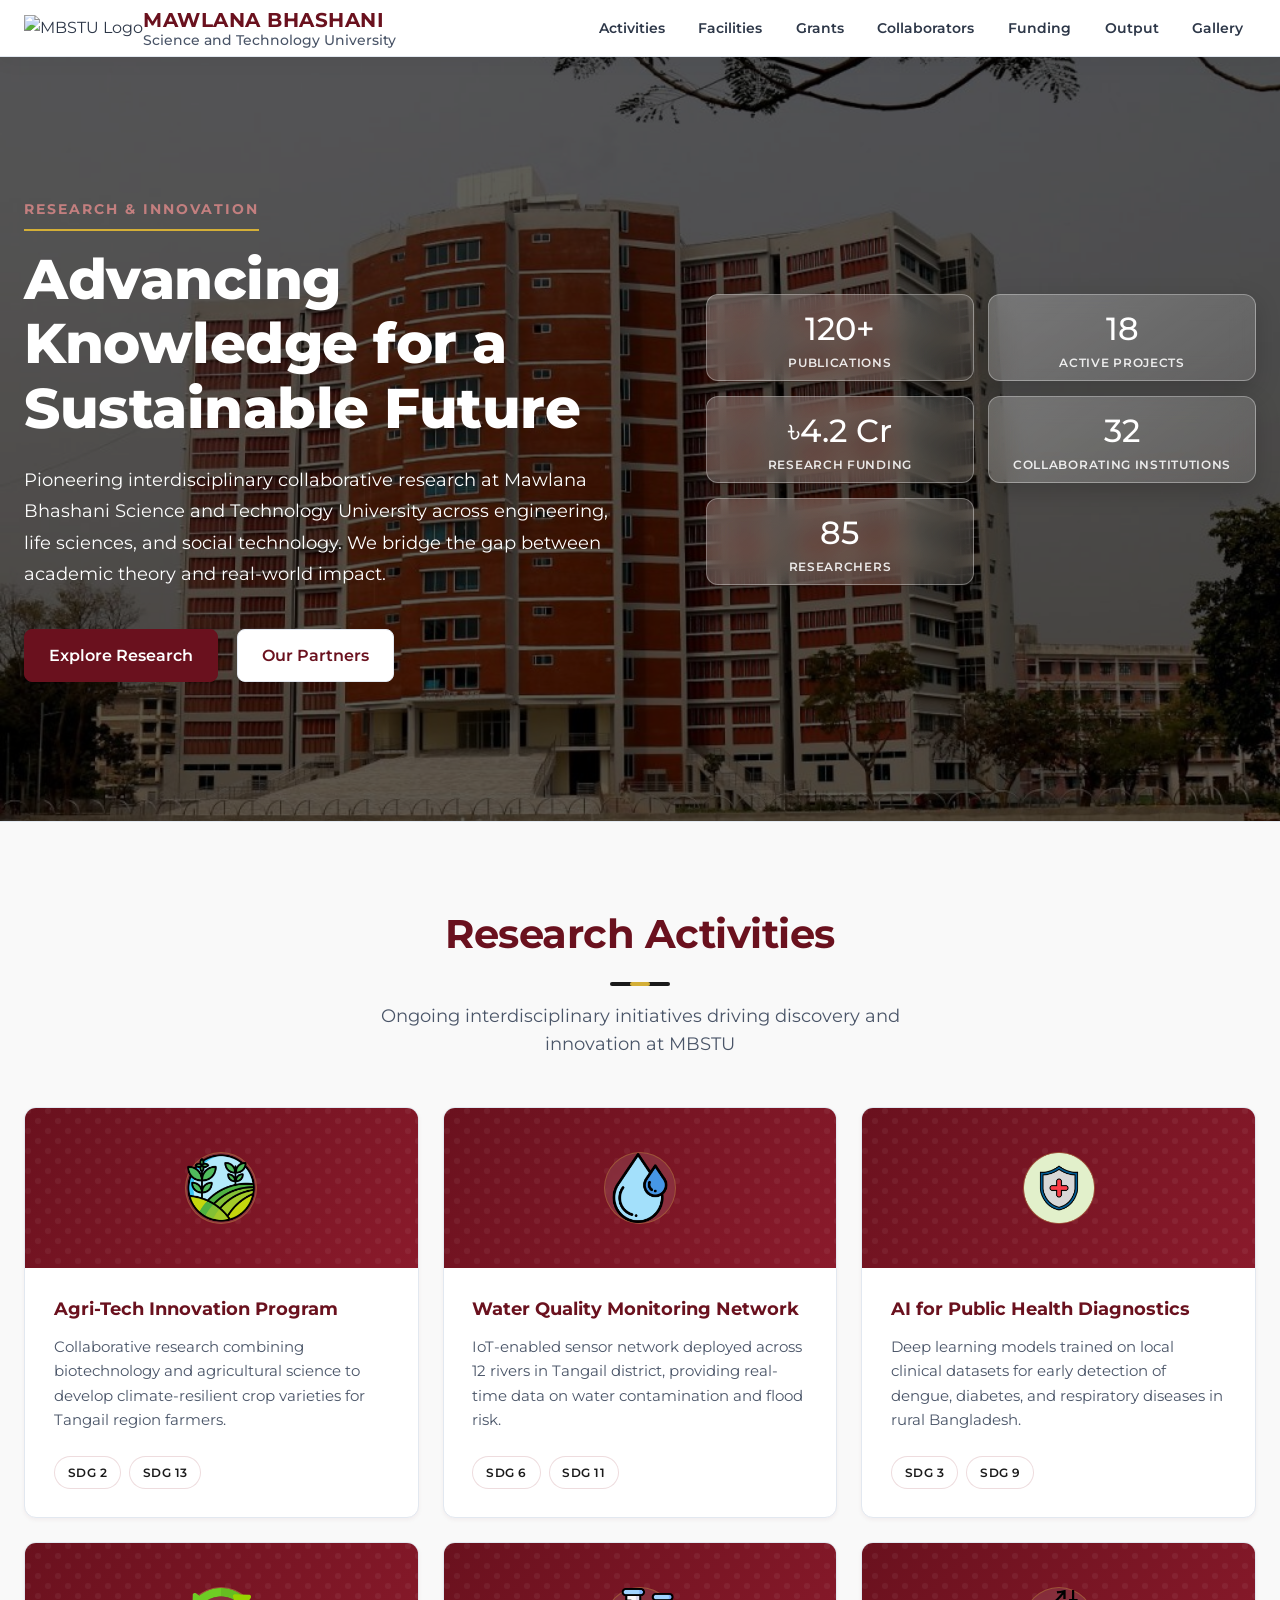
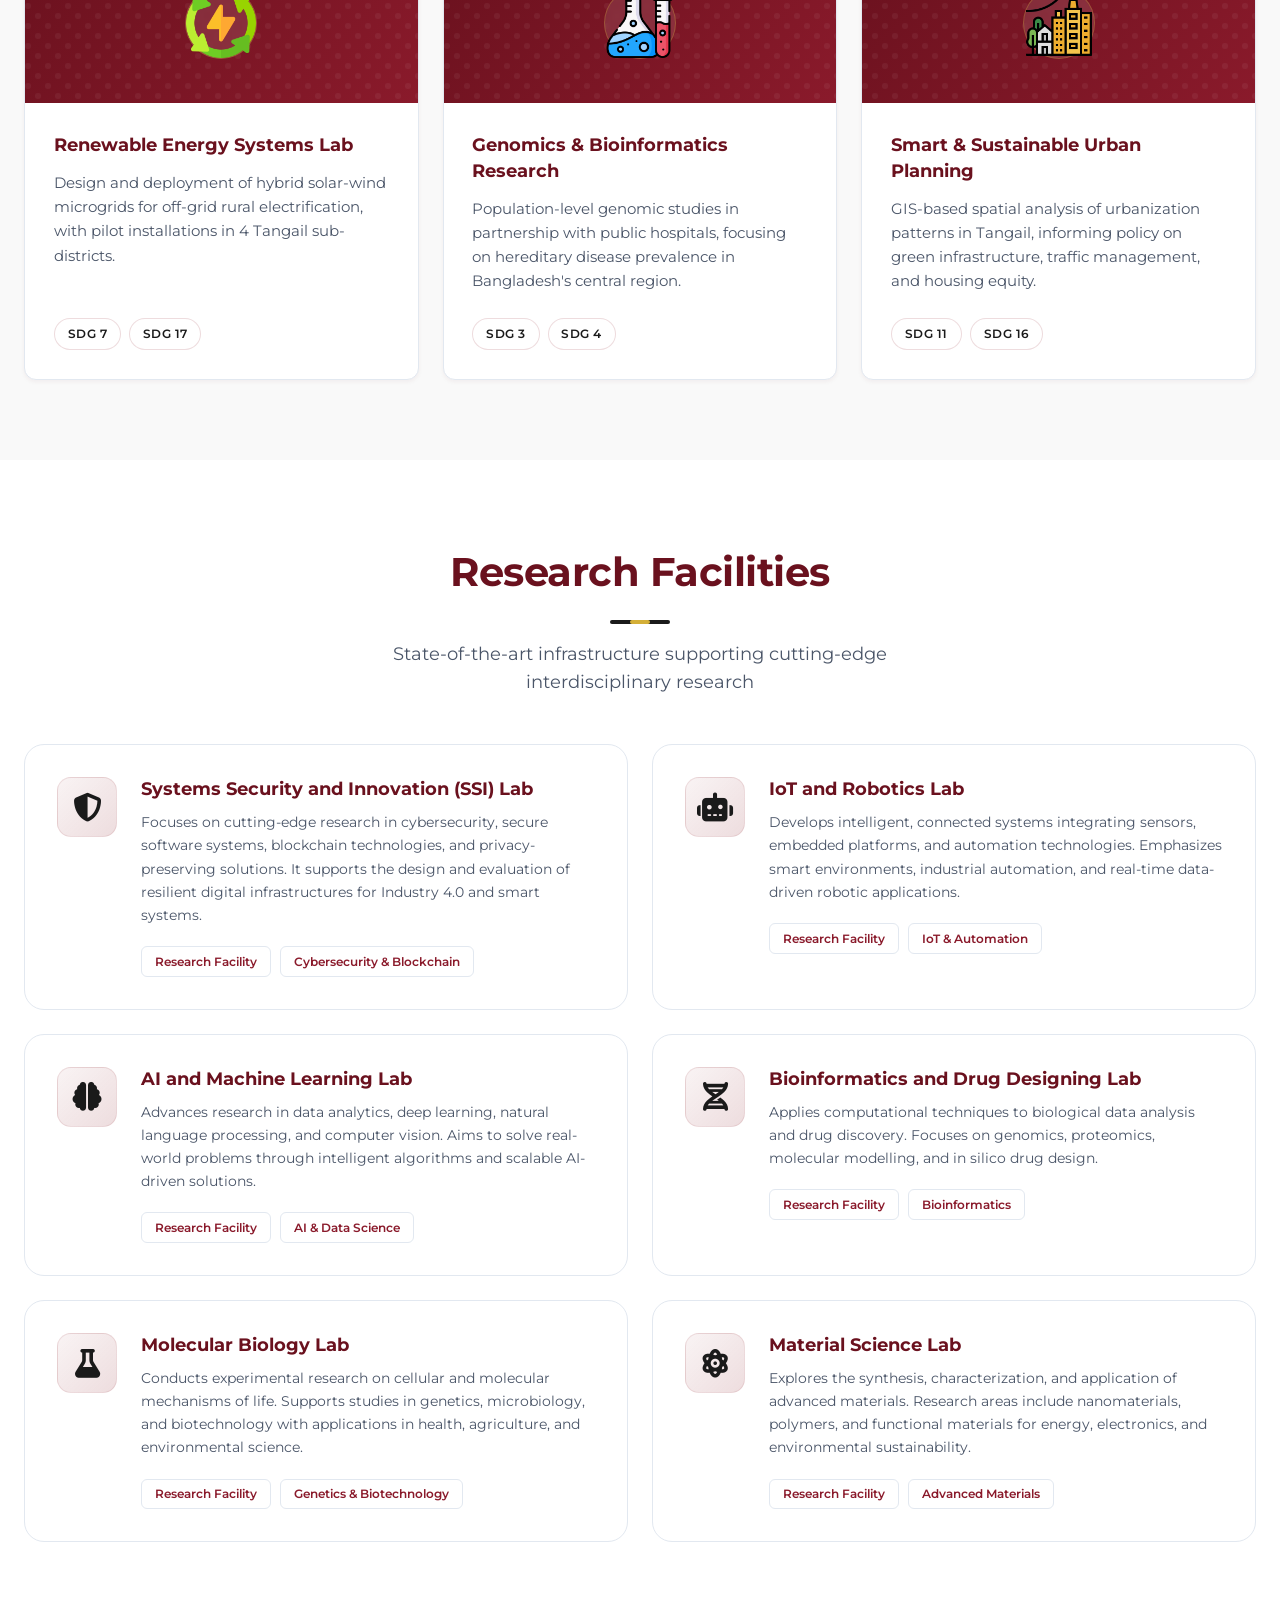
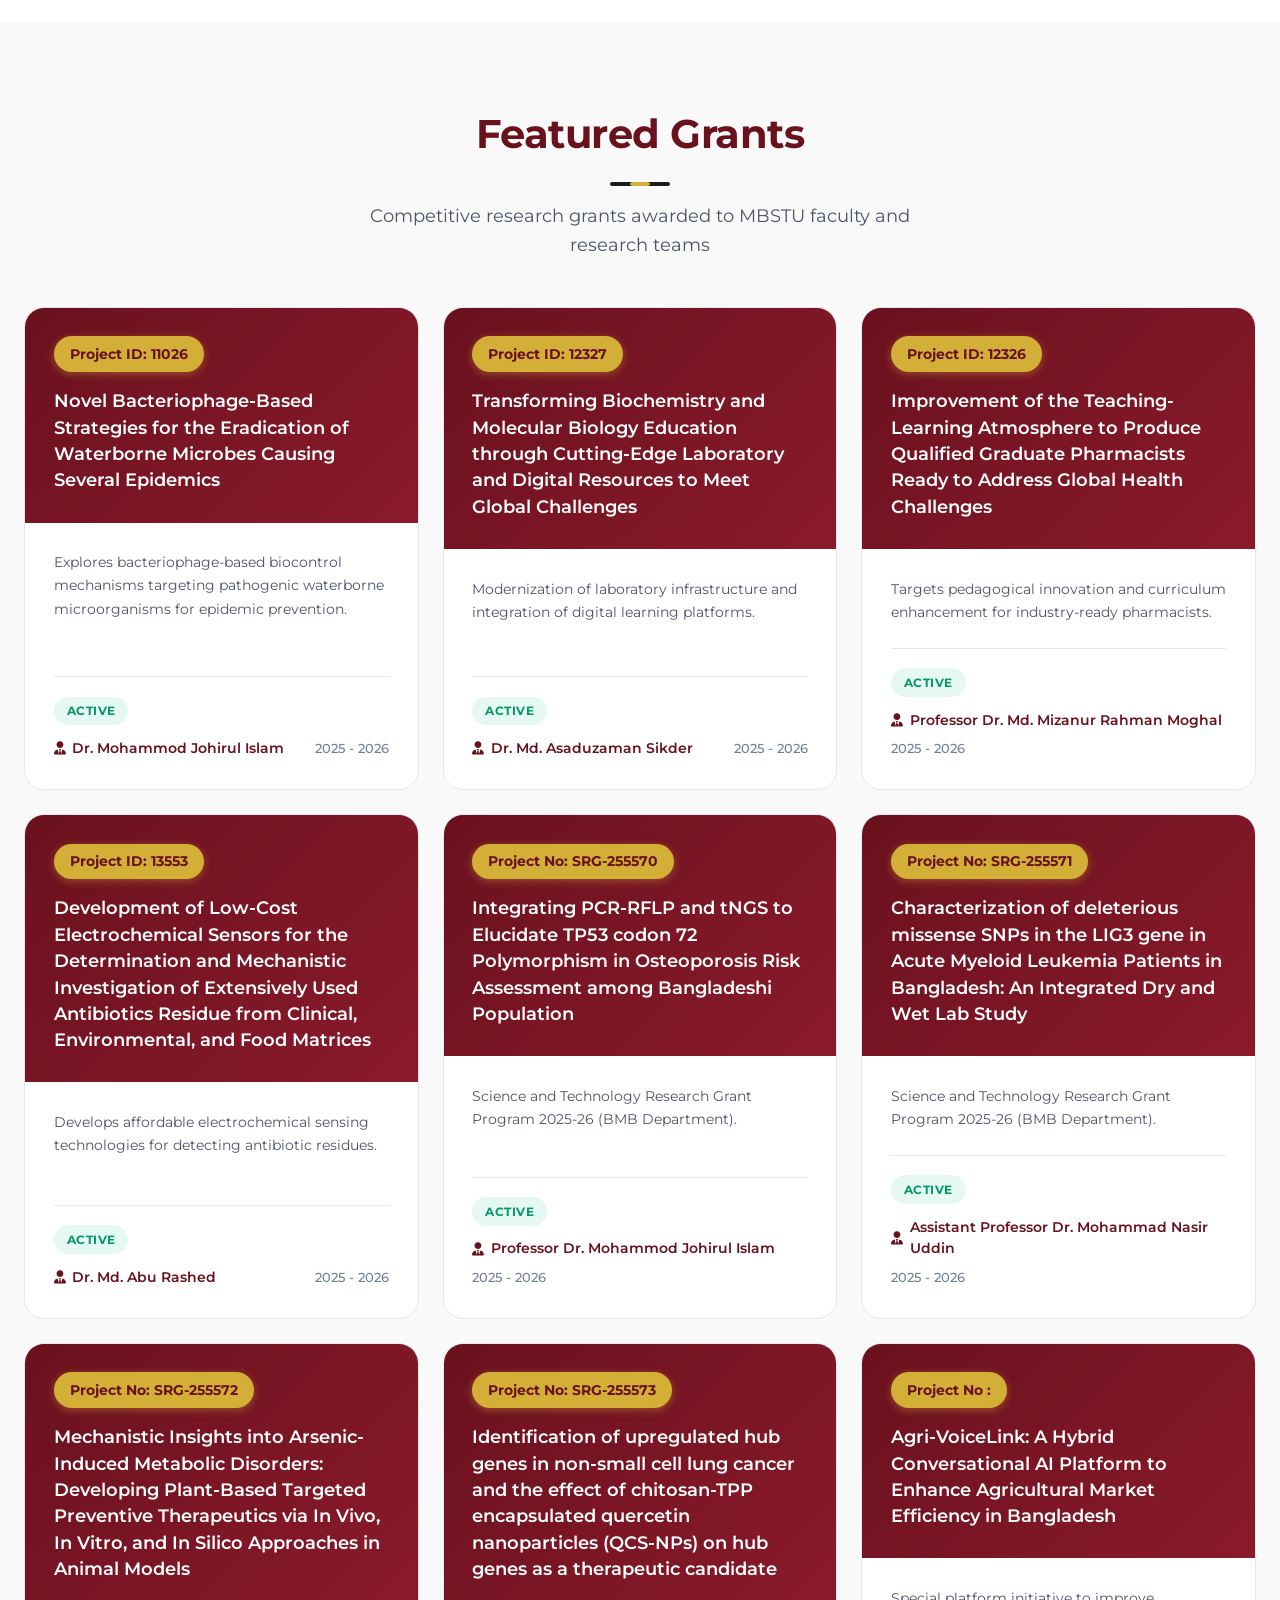
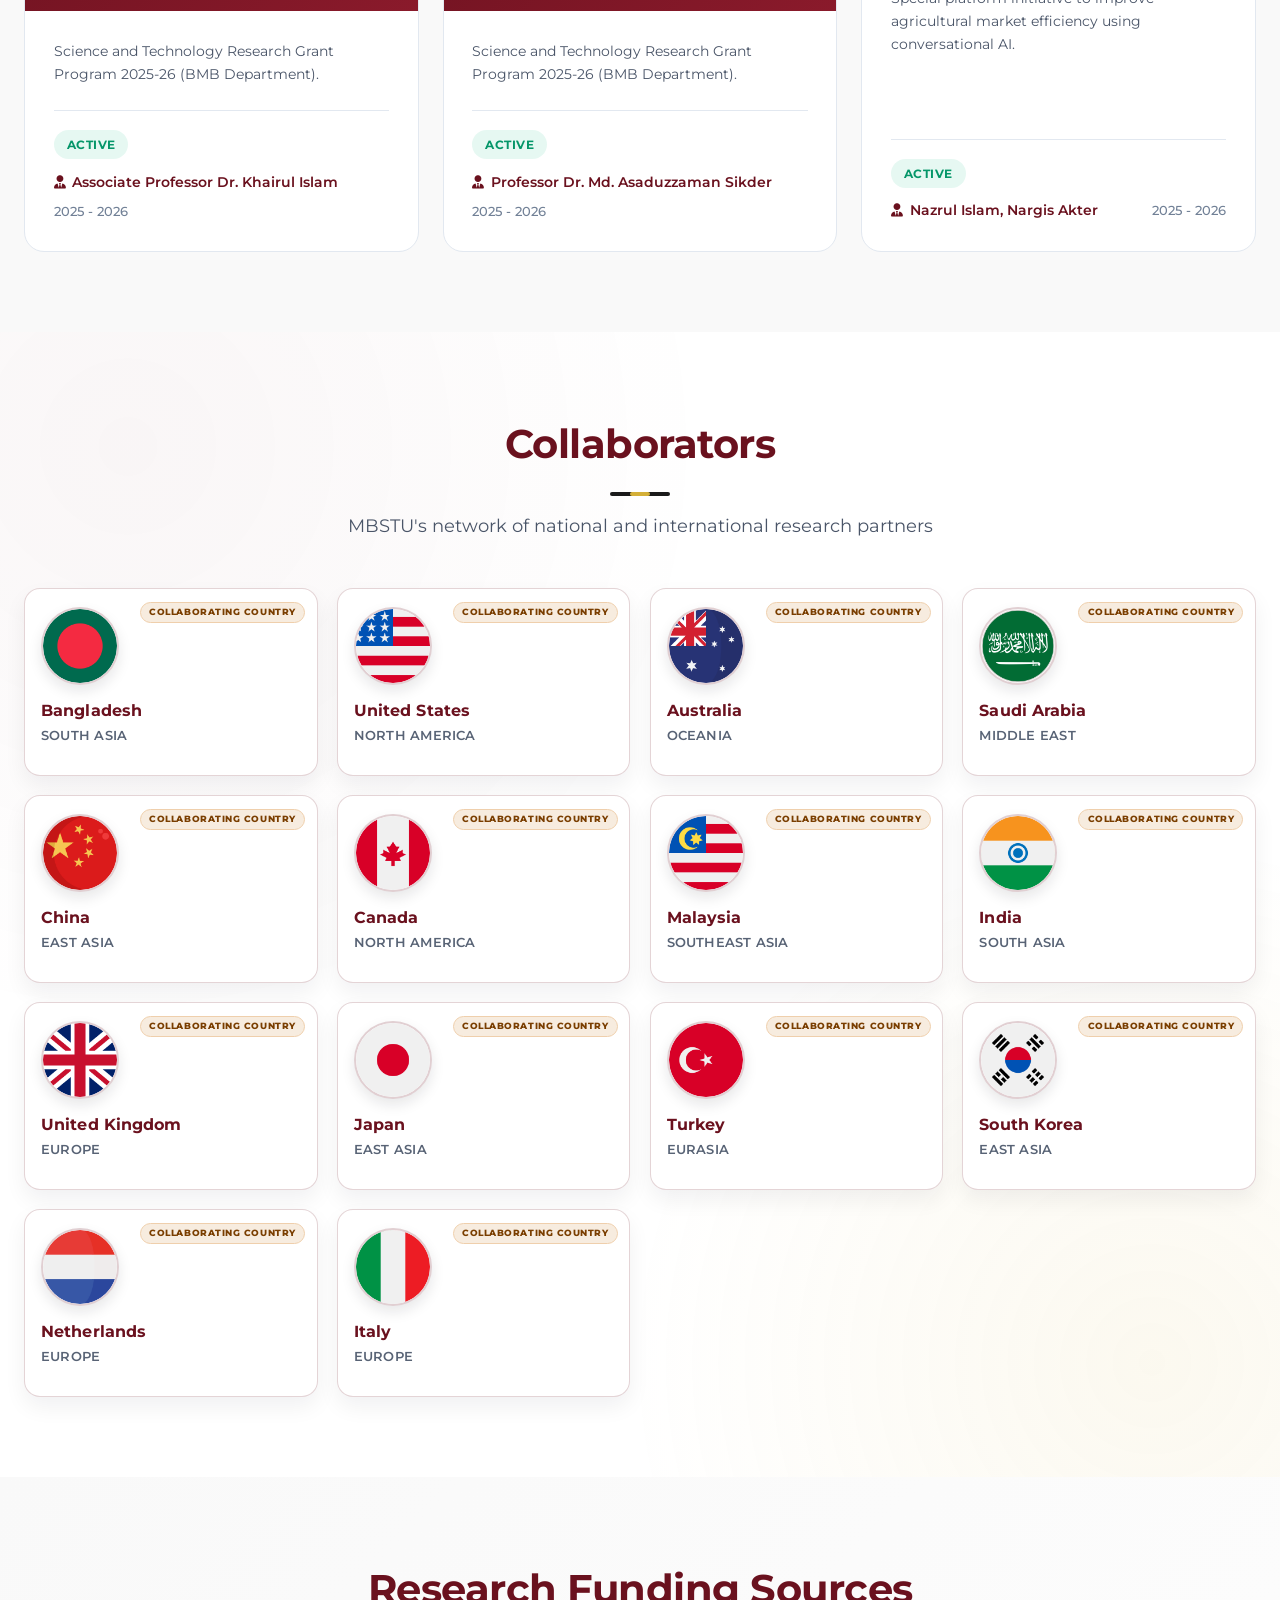
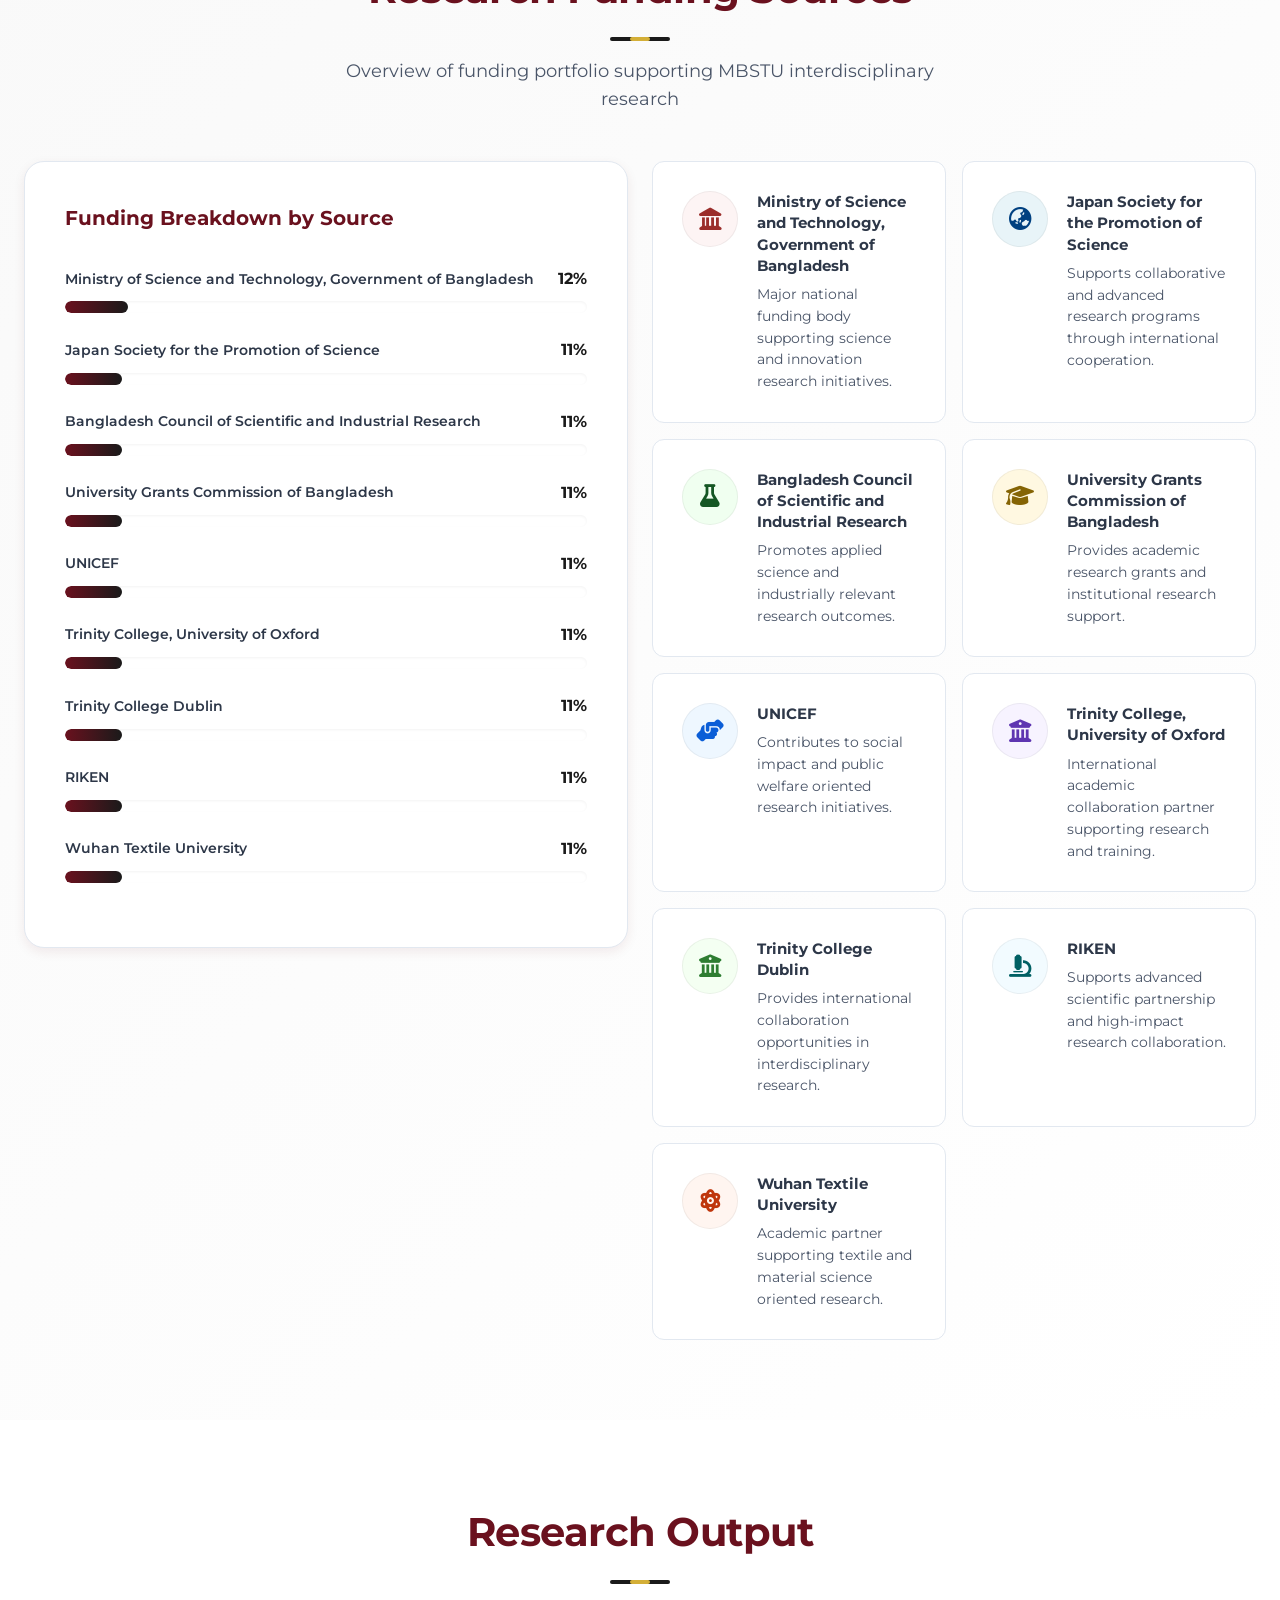
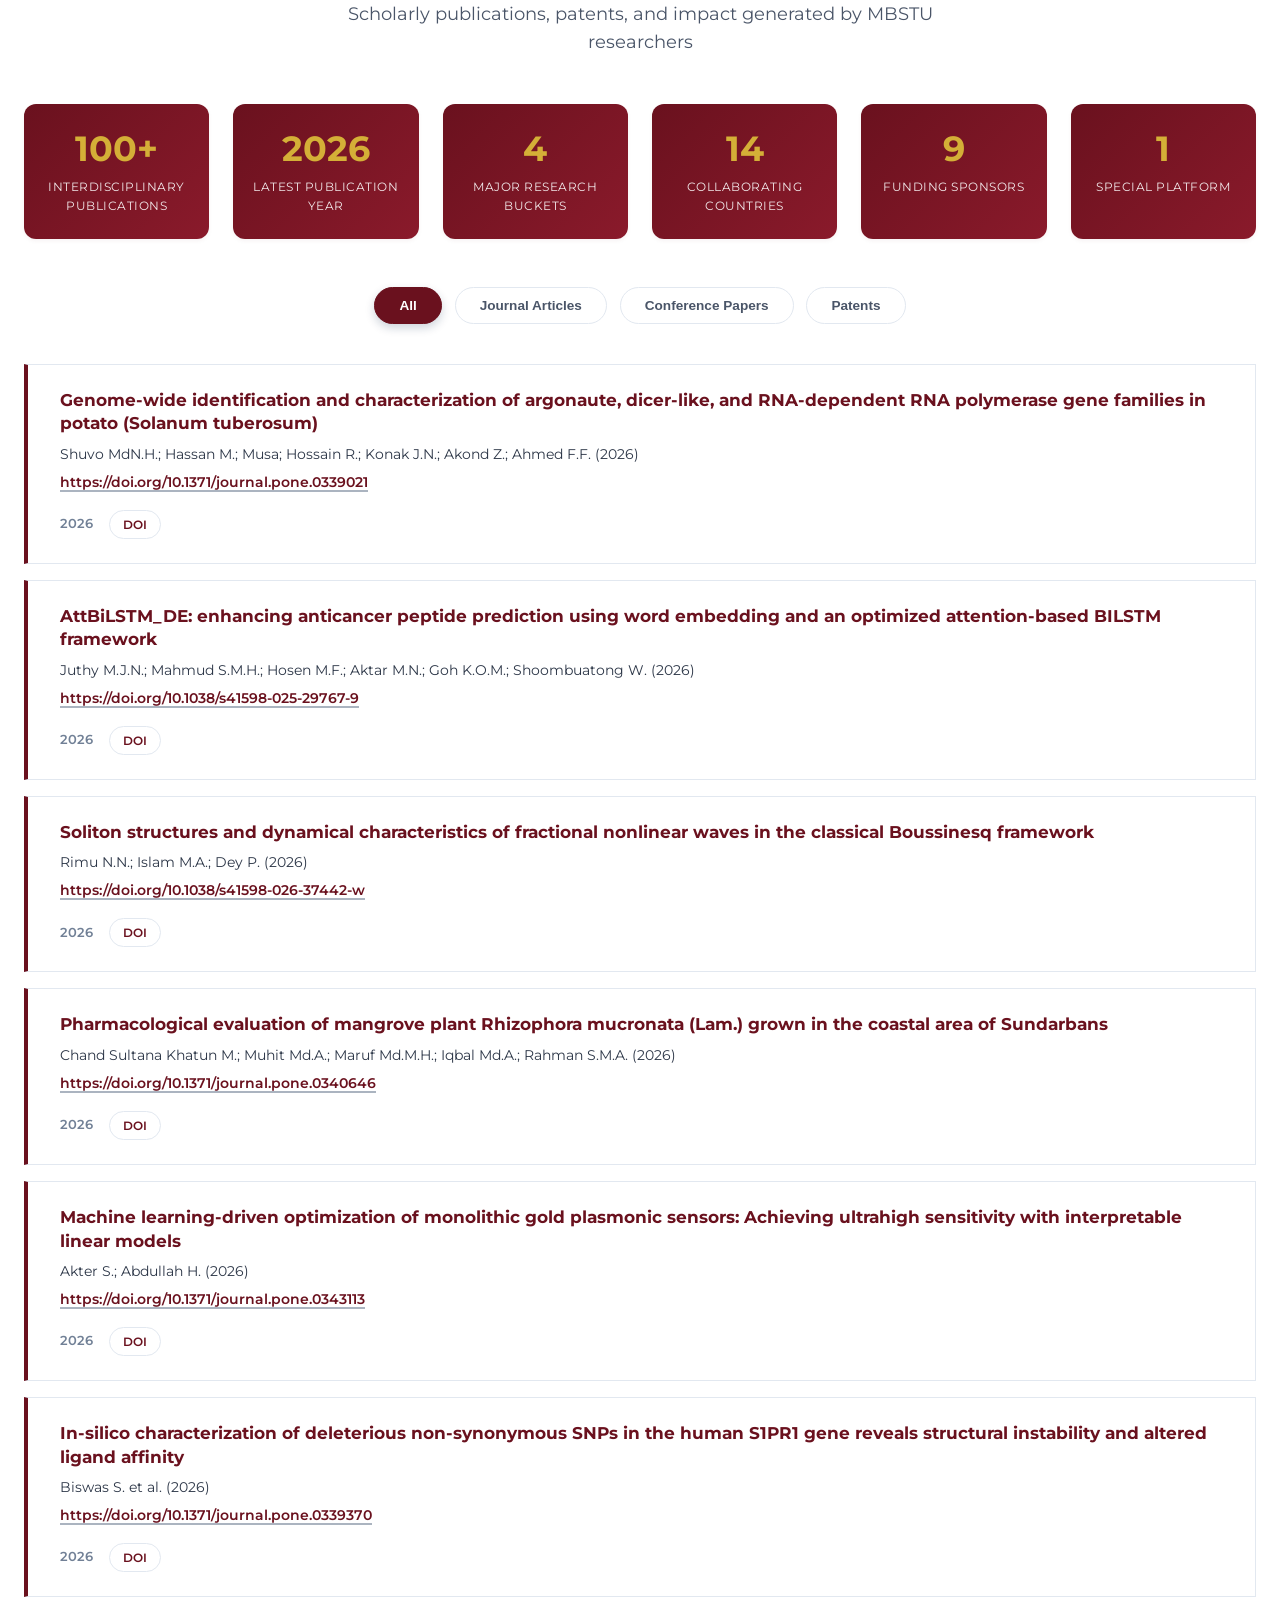
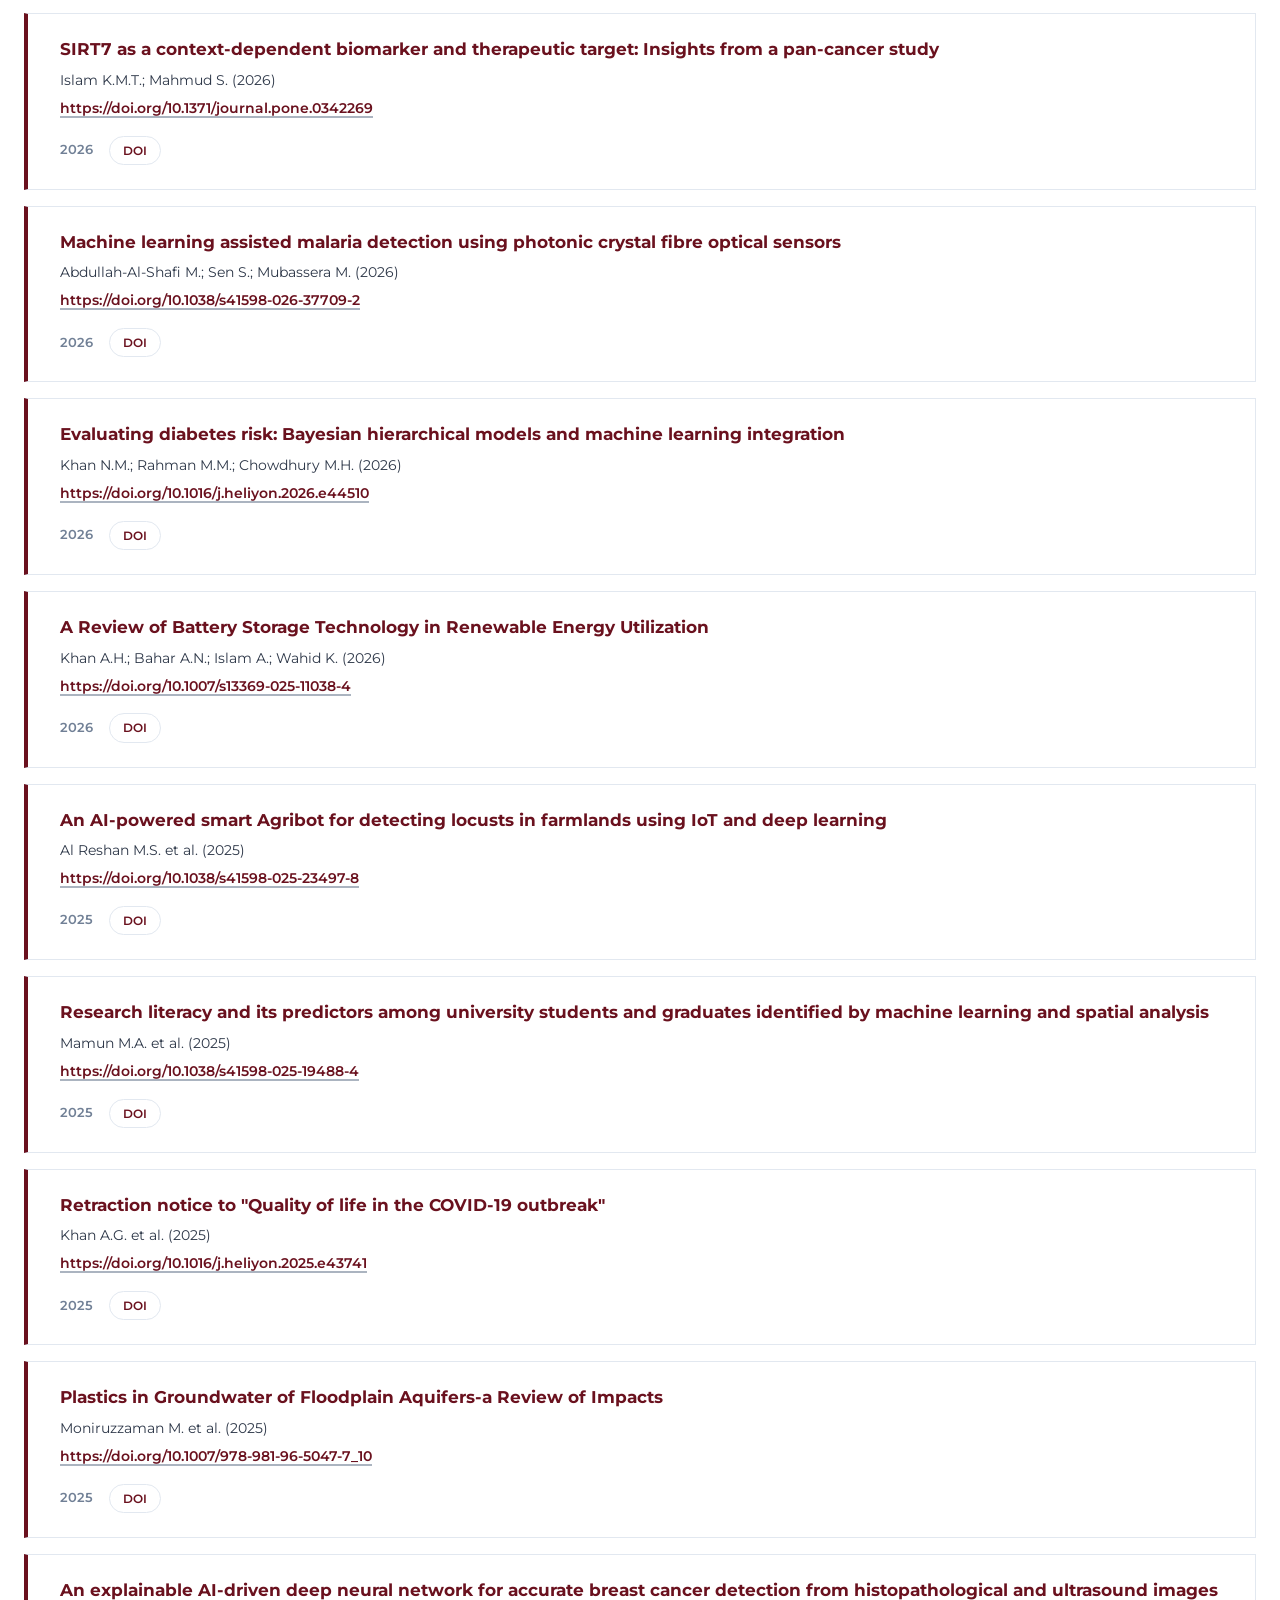
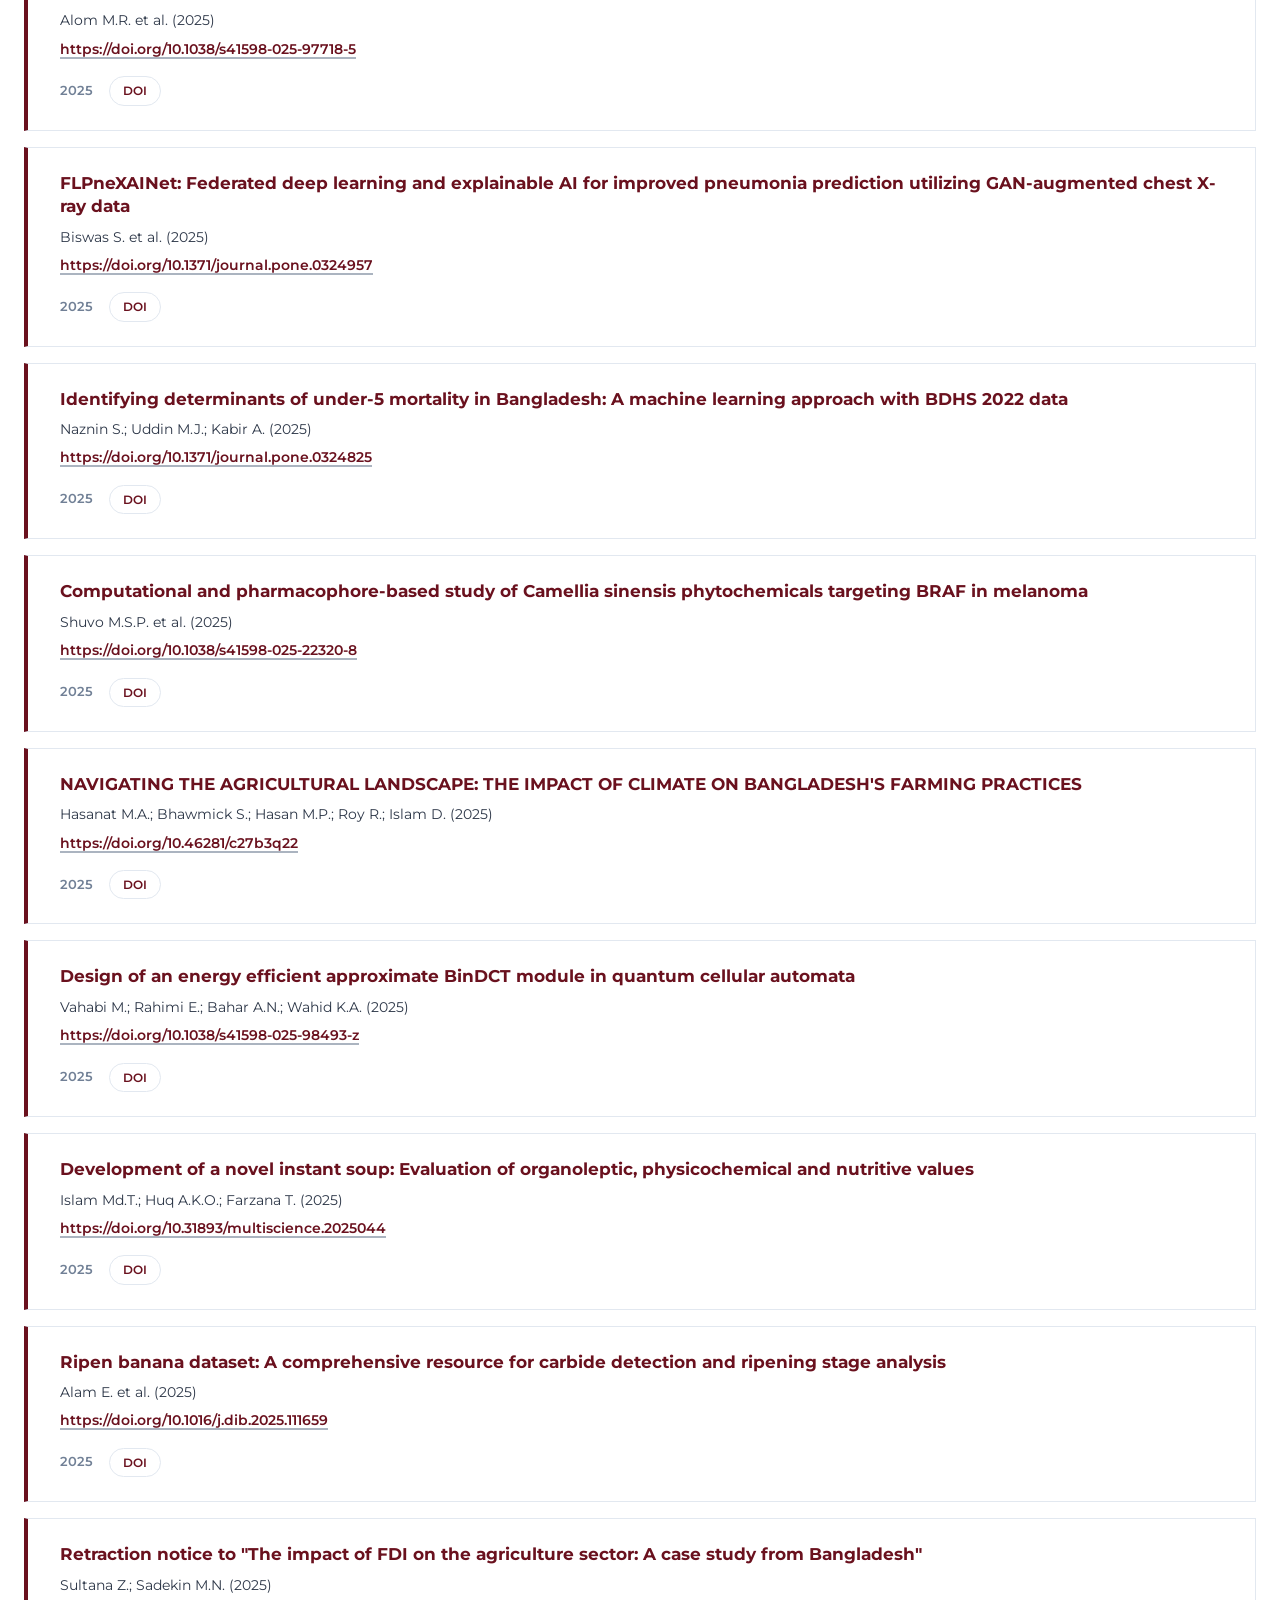
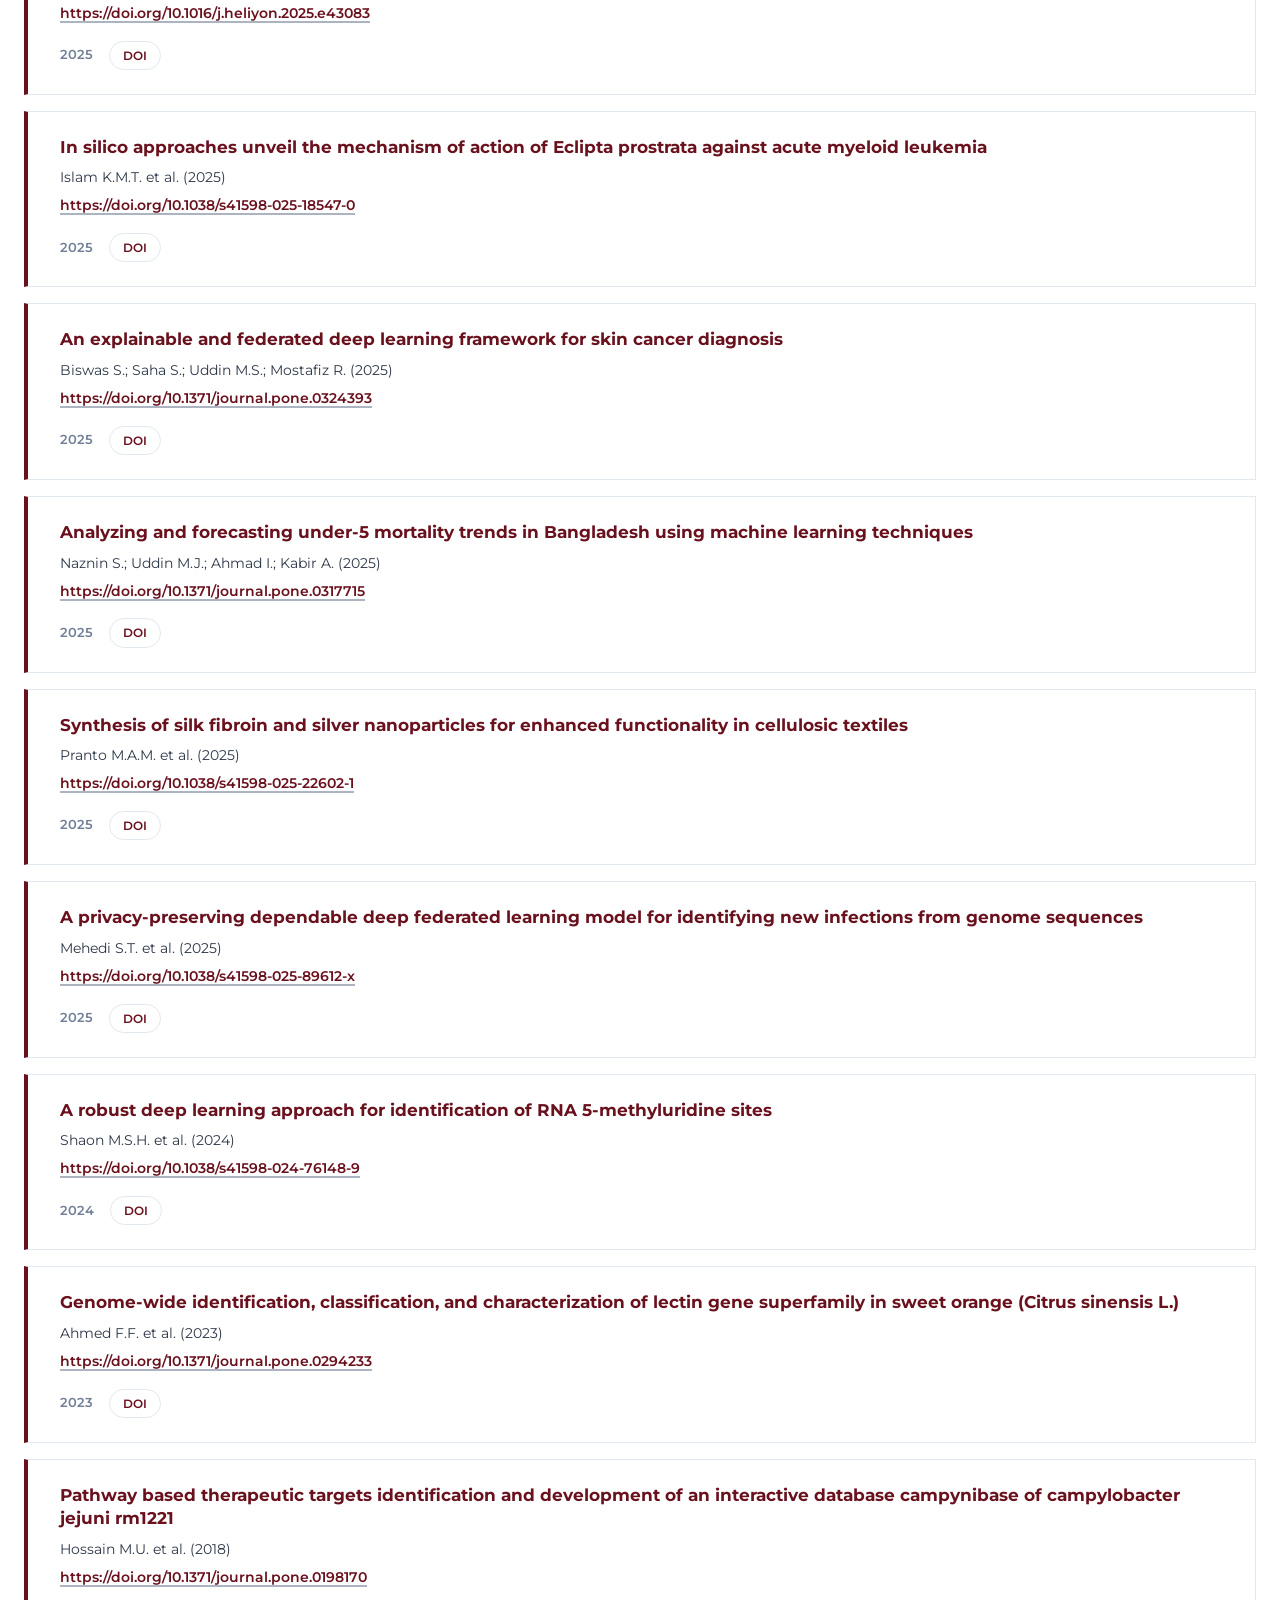
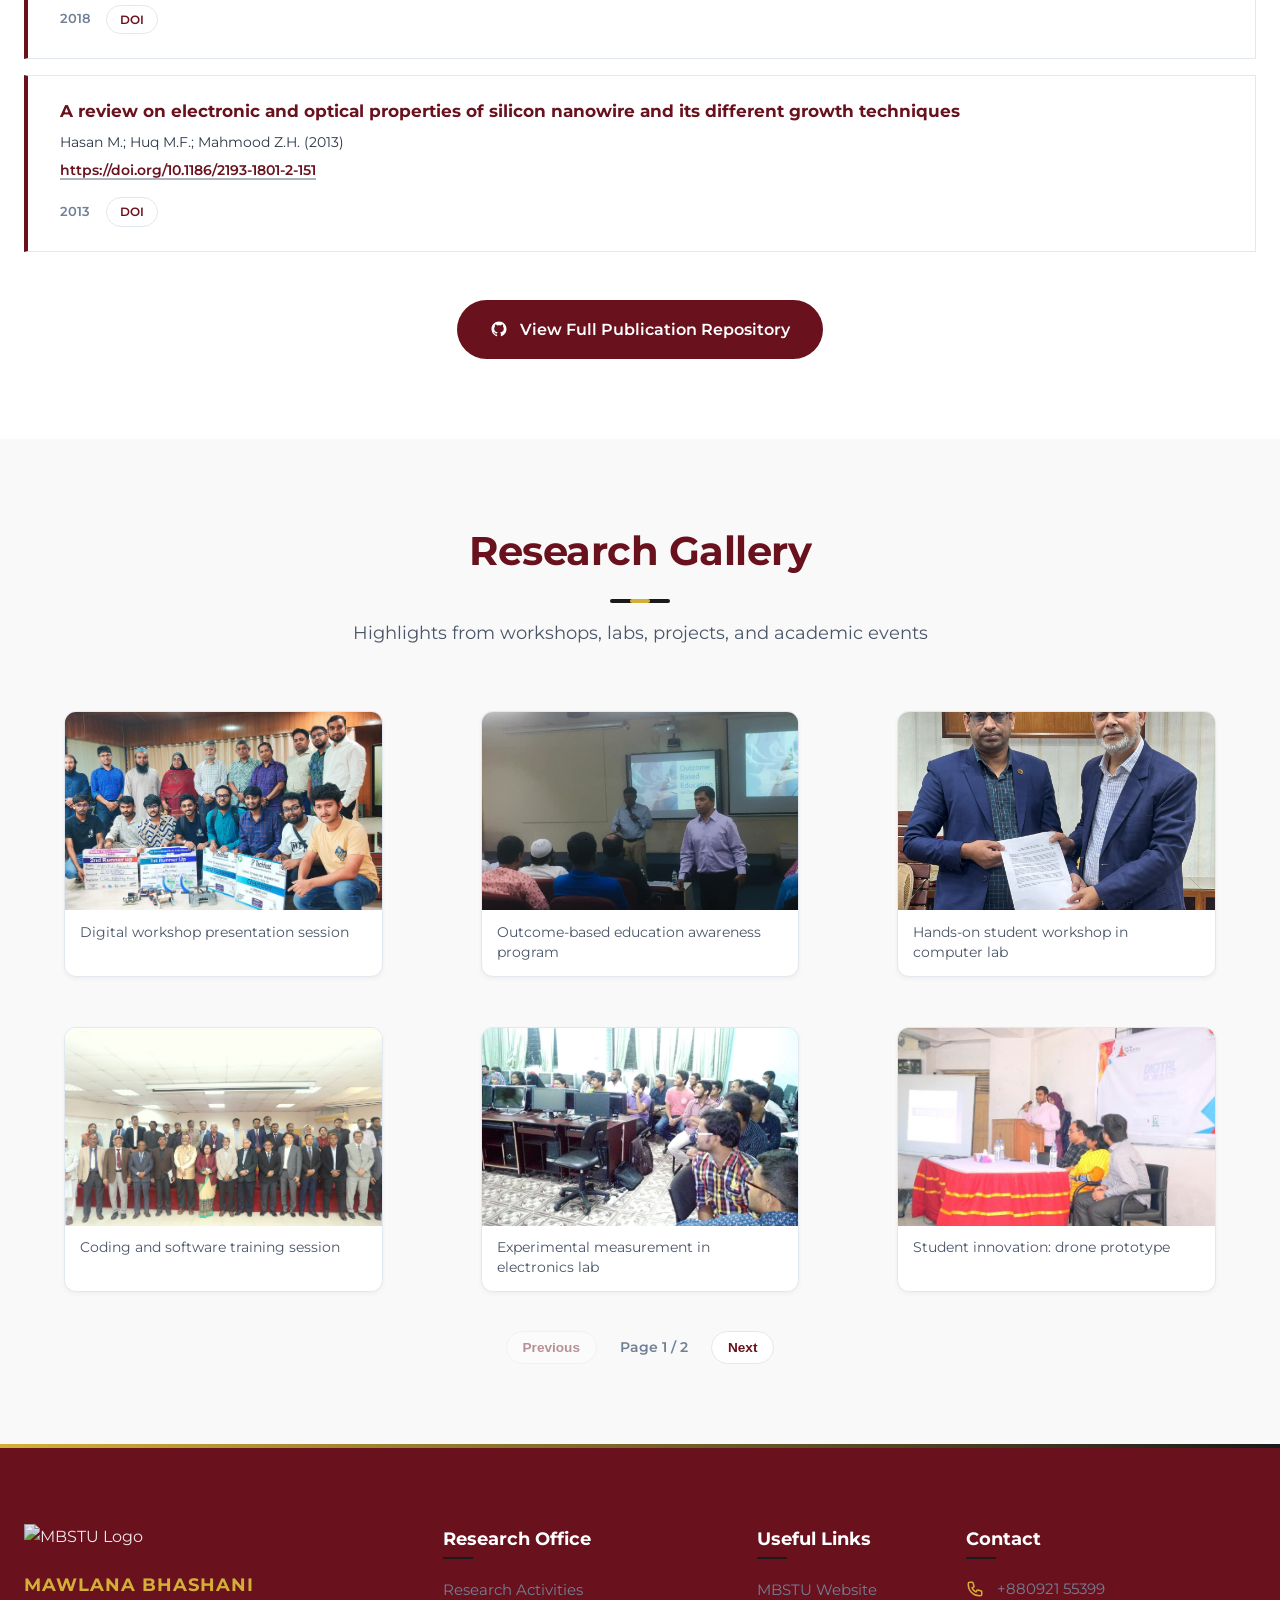
==== commit 95bdea7a: "Refactored" ====
--- a/index.html
+++ b/index.html
@@ -27,6 +27,7 @@
   <link rel="stylesheet" href="assets/css/collaborators.css" />
   <link rel="stylesheet" href="assets/css/funding.css" />
   <link rel="stylesheet" href="assets/css/output.css" />
+  <link rel="stylesheet" href="assets/css/gallery.css" />
   <link rel="stylesheet" href="assets/css/footer.css" />
 </head>
 <body>
--- a/assets/css/hero.css
+++ b/assets/css/hero.css
@@ -6,7 +6,7 @@
   display: flex;
   align-items: center;
   border-bottom: 1px solid var(--border-color);
-  background-image: url('/mbstu-isr-forked/public/mbstu2.jpeg');
+  background-image: url('../../public/mbstu2.jpeg');
   background-size: cover;
   background-position: center;
 }
--- a/assets/css/collaborators.css
+++ b/assets/css/collaborators.css
@@ -1,82 +1,133 @@
 #collaborators {
-  background: var(--bg-main);
+  background:
+    radial-gradient(circle at 10% 10%, rgba(106, 17, 30, 0.04), transparent 38%),
+    radial-gradient(circle at 90% 90%, rgba(212, 175, 55, 0.08), transparent 34%),
+    var(--bg-main);
 }
 
 .collab-grid {
   display: grid;
-  grid-template-columns: repeat(auto-fill, minmax(220px, 1fr));
-  gap: 1.5rem;
+  grid-template-columns: repeat(auto-fill, minmax(240px, 1fr));
+  gap: 1.2rem;
 }
 
 .collab-card {
-  background: var(--color-white);
-  border: 1px solid var(--border-color);
-  border-radius: var(--radius-md);
-  padding: 2rem 1.5rem;
-  text-align: center;
+  background: #ffffff;
+  border: 1px solid rgba(106, 17, 30, 0.18);
+  border-radius: 16px;
+  padding: 1.1rem 1rem 1rem;
+  text-align: left;
   transition: var(--transition-smooth);
-  display: flex;
-  flex-direction: column;
-  align-items: center;
+  display: grid;
+  justify-items: start;
+  position: relative;
+  overflow: hidden;
+  box-shadow: 0 10px 22px rgba(23, 21, 32, 0.06);
 }
 
+/* .collab-card::after {
+  content: "";
+  position: absolute;
+  right: -38px;
+  bottom: -38px;
+  width: 110px;
+  height: 110px;
+  border-radius: 50%;
+  background: radial-gradient(circle, rgba(106, 17, 30, 0.14), rgba(106, 17, 30, 0));
+  pointer-events: none;
+} */
+
+
+
 .collab-card:hover {
-  border-color: rgba(138, 26, 36, 0.4);
-  box-shadow: var(--shadow-md);
-  transform: translateY(-5px);
+  transform: translateY(-6px);
+  border-color: rgba(106, 17, 30, 0.34);
+  box-shadow: 0 18px 34px rgba(17, 14, 28, 0.13);
 }
 
 .collab-logo {
-  width: 70px;
-  height: 70px;
+  width: 78px;
+  height: 78px;
   border-radius: 50%;
-  background: var(--bg-main);
+  background: #ffffff;
   display: flex;
   align-items: center;
   justify-content: center;
-  margin: 0 auto 1.2rem;
+  margin: 0 0 0.9rem;
   font-size: 1.8rem;
   color: var(--color-primary);
-  border: 1px solid var(--border-color);
+  border: 2px solid rgba(106, 17, 30, 0.2);
+  box-shadow: 0 6px 14px rgba(21, 19, 30, 0.1);
   transition: var(--transition-smooth);
+  overflow: hidden;
+  z-index: 1;
+}
+
+.collab-logo img {
+  width: 100%;
+  height: 100%;
+  object-fit: cover;
+  display: block;
 }
 
 .collab-card:hover .collab-logo {
-  background: var(--color-primary);
-  color: var(--color-gold);
-  border-color: var(--color-primary);
+  transform: scale(1.04);
+  border-color: rgba(106, 17, 30, 0.32);
 }
 
 .collab-card h6 {
-  font-size: 0.95rem;
+  font-size: 1.02rem;
   font-weight: 700;
-  color: var(--text-main);
-  margin-bottom: 0.4rem;
+  color: var(--color-primary);
+  margin-bottom: 0.25rem;
   line-height: 1.4;
+  letter-spacing: 0.1px;
+  padding-right: 72px;
 }
 
 .collab-card p {
-  font-size: 0.8rem;
-  color: var(--text-muted);
-  margin-bottom: 1rem;
+  font-size: 0.79rem;
+  color: #586375;
+  margin-bottom: 0.8rem;
   flex: 1;
+  font-weight: 600;
+  letter-spacing: 0.22px;
+  text-transform: uppercase;
 }
 
 .collab-type {
+  position: absolute;
+  top: 0.78rem;
+  right: 0.72rem;
   display: inline-block;
-  font-size: 0.7rem;
-  font-weight: 600;
-  padding: 0.3rem 0.8rem;
-  border-radius: 20px;
-  background: rgba(15, 42, 74, 0.05);
-  color: var(--color-primary);
-  border: 1px solid rgba(15, 42, 74, 0.1);
+  font-size: 0.56rem;
+  font-weight: 800;
+  padding: 0.32rem 0.52rem;
+  border-radius: 999px;
+  background: #f7ecdf;
+  color: #7a3e00;
+  border: 1px solid #efcfac;
   text-transform: uppercase;
-  letter-spacing: 0.5px;
+  letter-spacing: 0.55px;
+  line-height: 1;
+  z-index: 2;
 }
 
 @media (max-width: 768px) {
-  .collab-grid { grid-template-columns: repeat(2, 1fr); }
+  .collab-grid {
+    grid-template-columns: repeat(2, 1fr);
+    gap: 1rem;
+  }
+
+  .collab-card h6 {
+    padding-right: 0;
+  }
+
+  .collab-type {
+    position: static;
+    margin-bottom: 0.7rem;
+    order: -1;
+  }
 }
 @media (max-width: 480px) {
   .collab-grid { grid-template-columns: 1fr; }
--- a/assets/css/output.css
+++ b/assets/css/output.css
@@ -108,6 +108,39 @@
   font-style: italic;
 }
 
+.pub-card .pub-journal a {
+  color: var(--color-primary);
+  text-decoration: underline;
+  text-decoration-thickness: 1.5px;
+  text-underline-offset: 3px;
+  text-decoration-color: rgba(15, 42, 74, 0.35);
+  font-style: normal;
+  font-weight: 600;
+  word-break: break-word;
+  overflow-wrap: anywhere;
+  transition: color 0.2s ease, text-decoration-color 0.2s ease, background-size 0.2s ease;
+  background-image: linear-gradient(currentColor, currentColor);
+  background-repeat: no-repeat;
+  background-size: 0% 2px;
+  background-position: 0 100%;
+}
+
+.pub-card .pub-journal a:hover {
+  color: var(--color-accent);
+  text-decoration-color: rgba(230, 126, 34, 0.55);
+  background-size: 100% 2px;
+}
+
+.pub-card .pub-journal a:visited {
+  color: #5a3e8a;
+}
+
+.pub-card .pub-journal a:focus-visible {
+  outline: 2px solid var(--color-accent);
+  outline-offset: 3px;
+  border-radius: 4px;
+}
+
 .pub-card .pub-meta {
   display: flex;
   align-items: center;
--- a/assets/css/gallery.css
+++ b/assets/css/gallery.css
@@ -0,0 +1,101 @@
+#gallery {
+  background: var(--bg-light);
+}
+
+.gallery-grid {
+  display: grid;
+  grid-template-columns: repeat(3, minmax(0, 1fr));
+  gap: 1.1rem;
+}
+
+.gallery-card {
+  background: var(--color-white);
+  border: 1px solid var(--border-color);
+  border-radius: var(--radius-md);
+  overflow: hidden;
+  box-shadow: var(--shadow-sm);
+  transition: var(--transition-smooth);
+}
+
+.gallery-card:hover {
+  transform: translateY(-4px);
+  box-shadow: var(--shadow-md);
+  border-color: rgba(106, 17, 30, 0.2);
+}
+
+.gallery-image-wrap {
+  position: relative;
+  aspect-ratio: 16 / 10;
+  overflow: hidden;
+  background: #f0f2f5;
+}
+
+.gallery-image-wrap img {
+  width: 100%;
+  height: 100%;
+  object-fit: cover;
+  display: block;
+  transition: transform 0.4s ease;
+}
+
+.gallery-card:hover .gallery-image-wrap img {
+  transform: scale(1.04);
+}
+
+.gallery-caption {
+  padding: 0.8rem 0.95rem;
+  font-size: 0.86rem;
+  color: var(--text-muted);
+  line-height: 1.45;
+}
+
+.gallery-controls {
+  margin-top: 1.4rem;
+  display: flex;
+  justify-content: center;
+  align-items: center;
+  gap: 0.75rem;
+}
+
+.gallery-btn {
+  border: 1px solid var(--border-color);
+  background: var(--color-white);
+  color: var(--color-primary);
+  border-radius: 999px;
+  font-size: 0.85rem;
+  font-weight: 700;
+  padding: 0.5rem 1rem;
+  cursor: pointer;
+  transition: var(--transition-smooth);
+}
+
+.gallery-btn:hover:not(:disabled) {
+  border-color: var(--color-primary);
+  background: var(--color-primary);
+  color: var(--color-white);
+}
+
+.gallery-btn:disabled {
+  opacity: 0.45;
+  cursor: not-allowed;
+}
+
+.gallery-page {
+  font-size: 0.86rem;
+  color: var(--text-light);
+  font-weight: 600;
+  min-width: 90px;
+  text-align: center;
+}
+
+@media (max-width: 991px) {
+  .gallery-grid {
+    grid-template-columns: repeat(2, minmax(0, 1fr));
+  }
+}
+
+@media (max-width: 575px) {
+  .gallery-grid {
+    grid-template-columns: 1fr;
+  }
+}
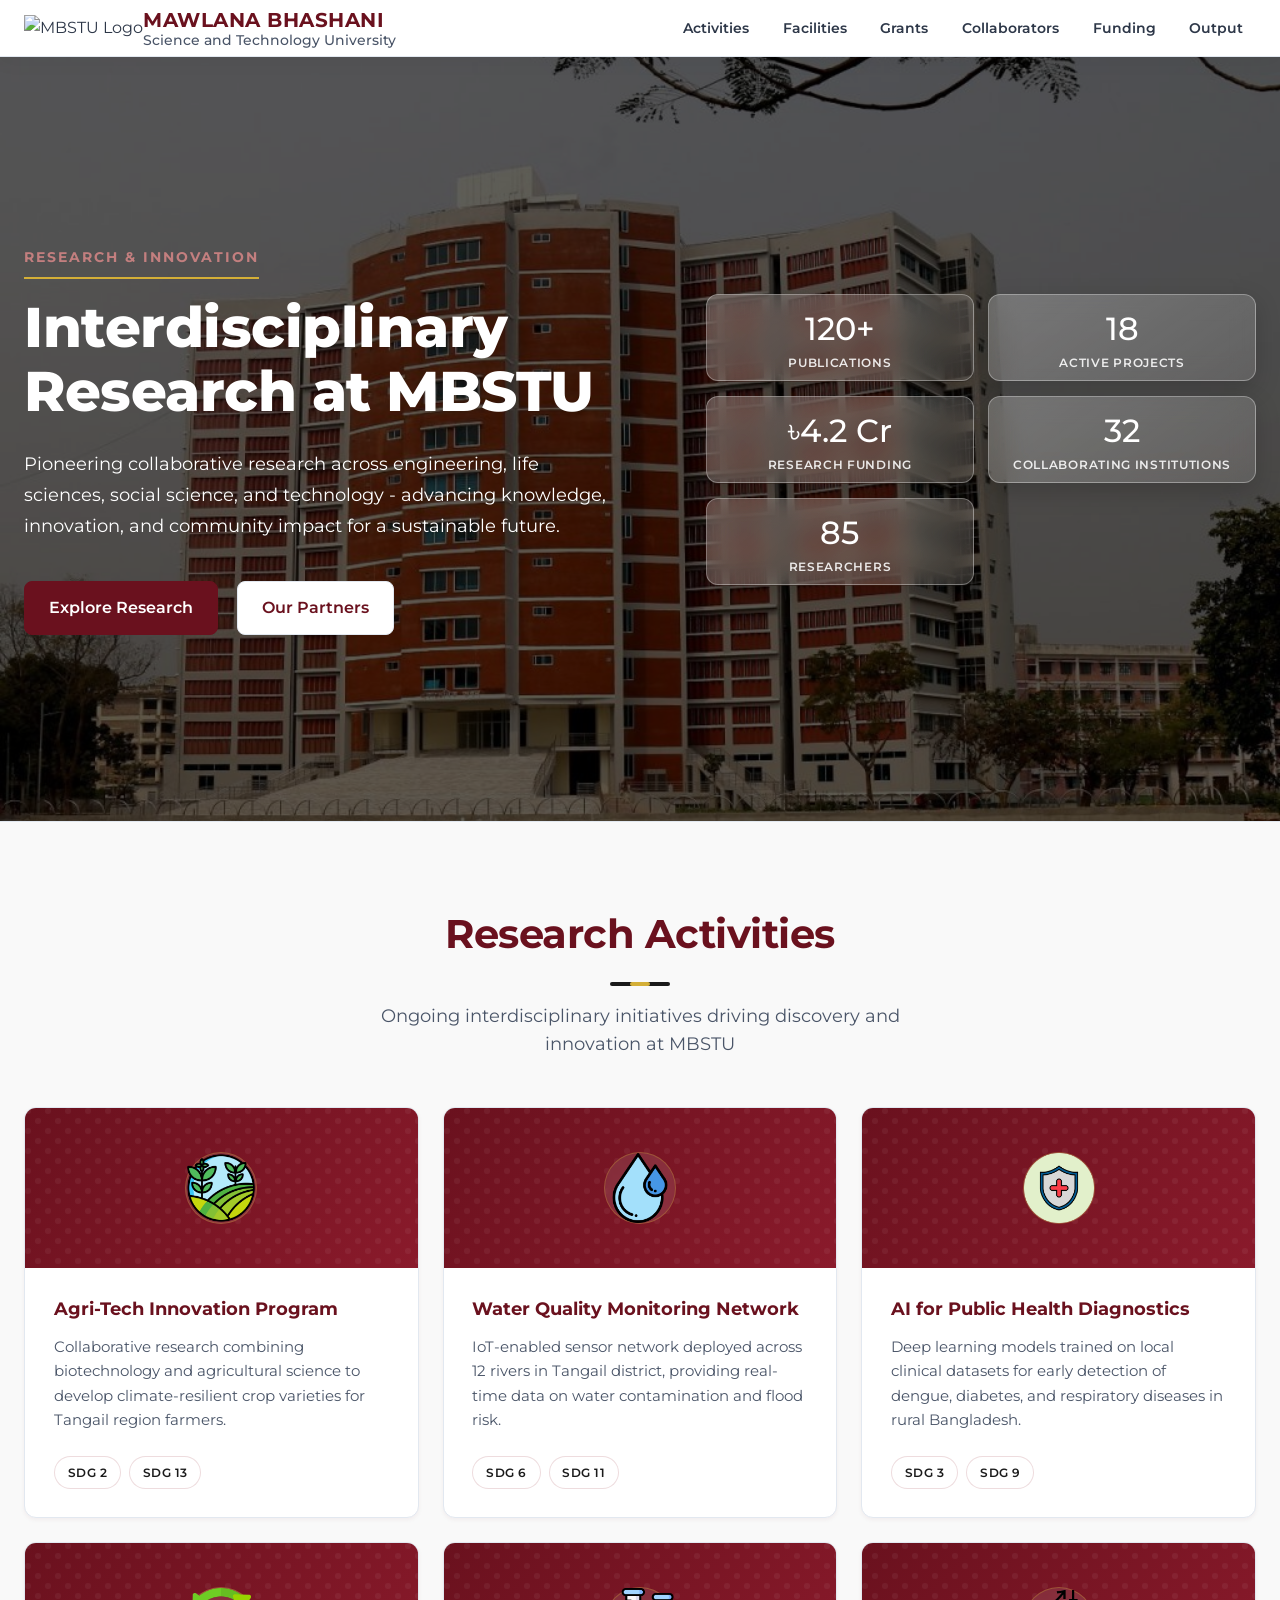
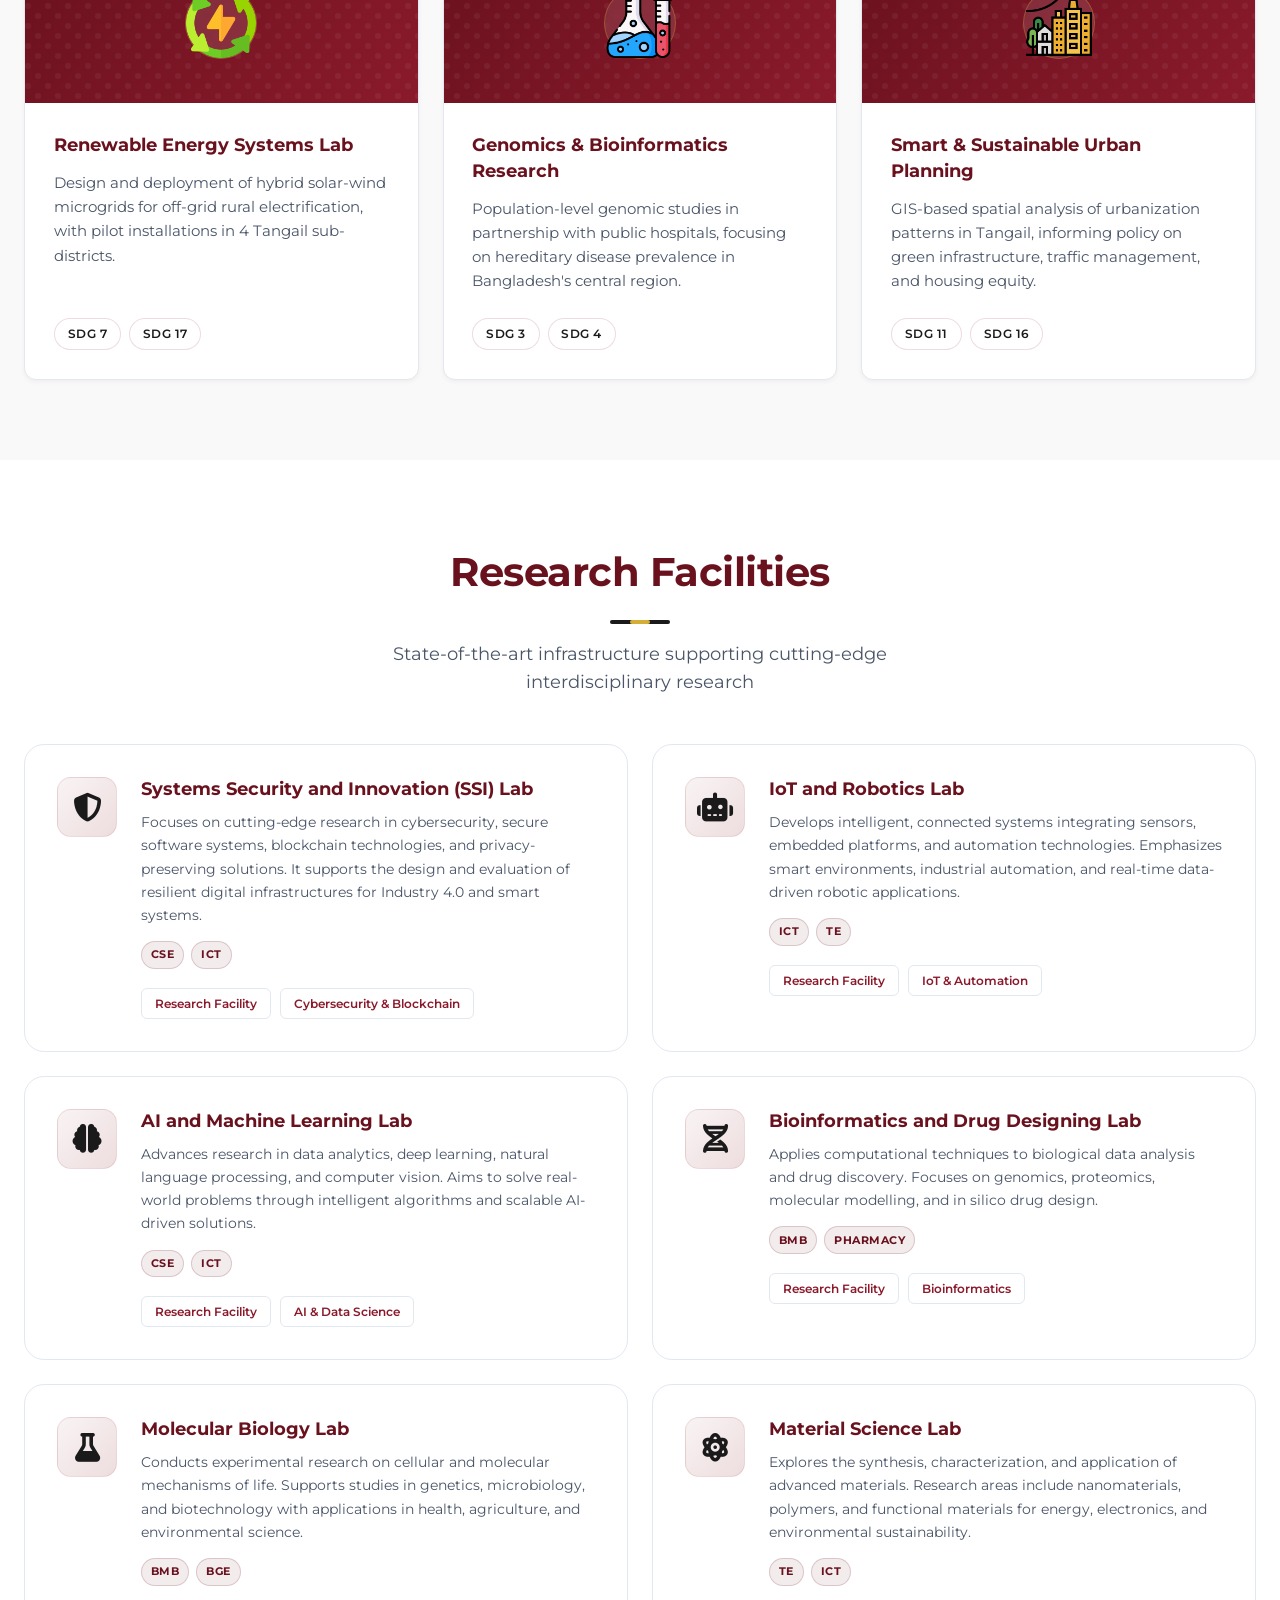
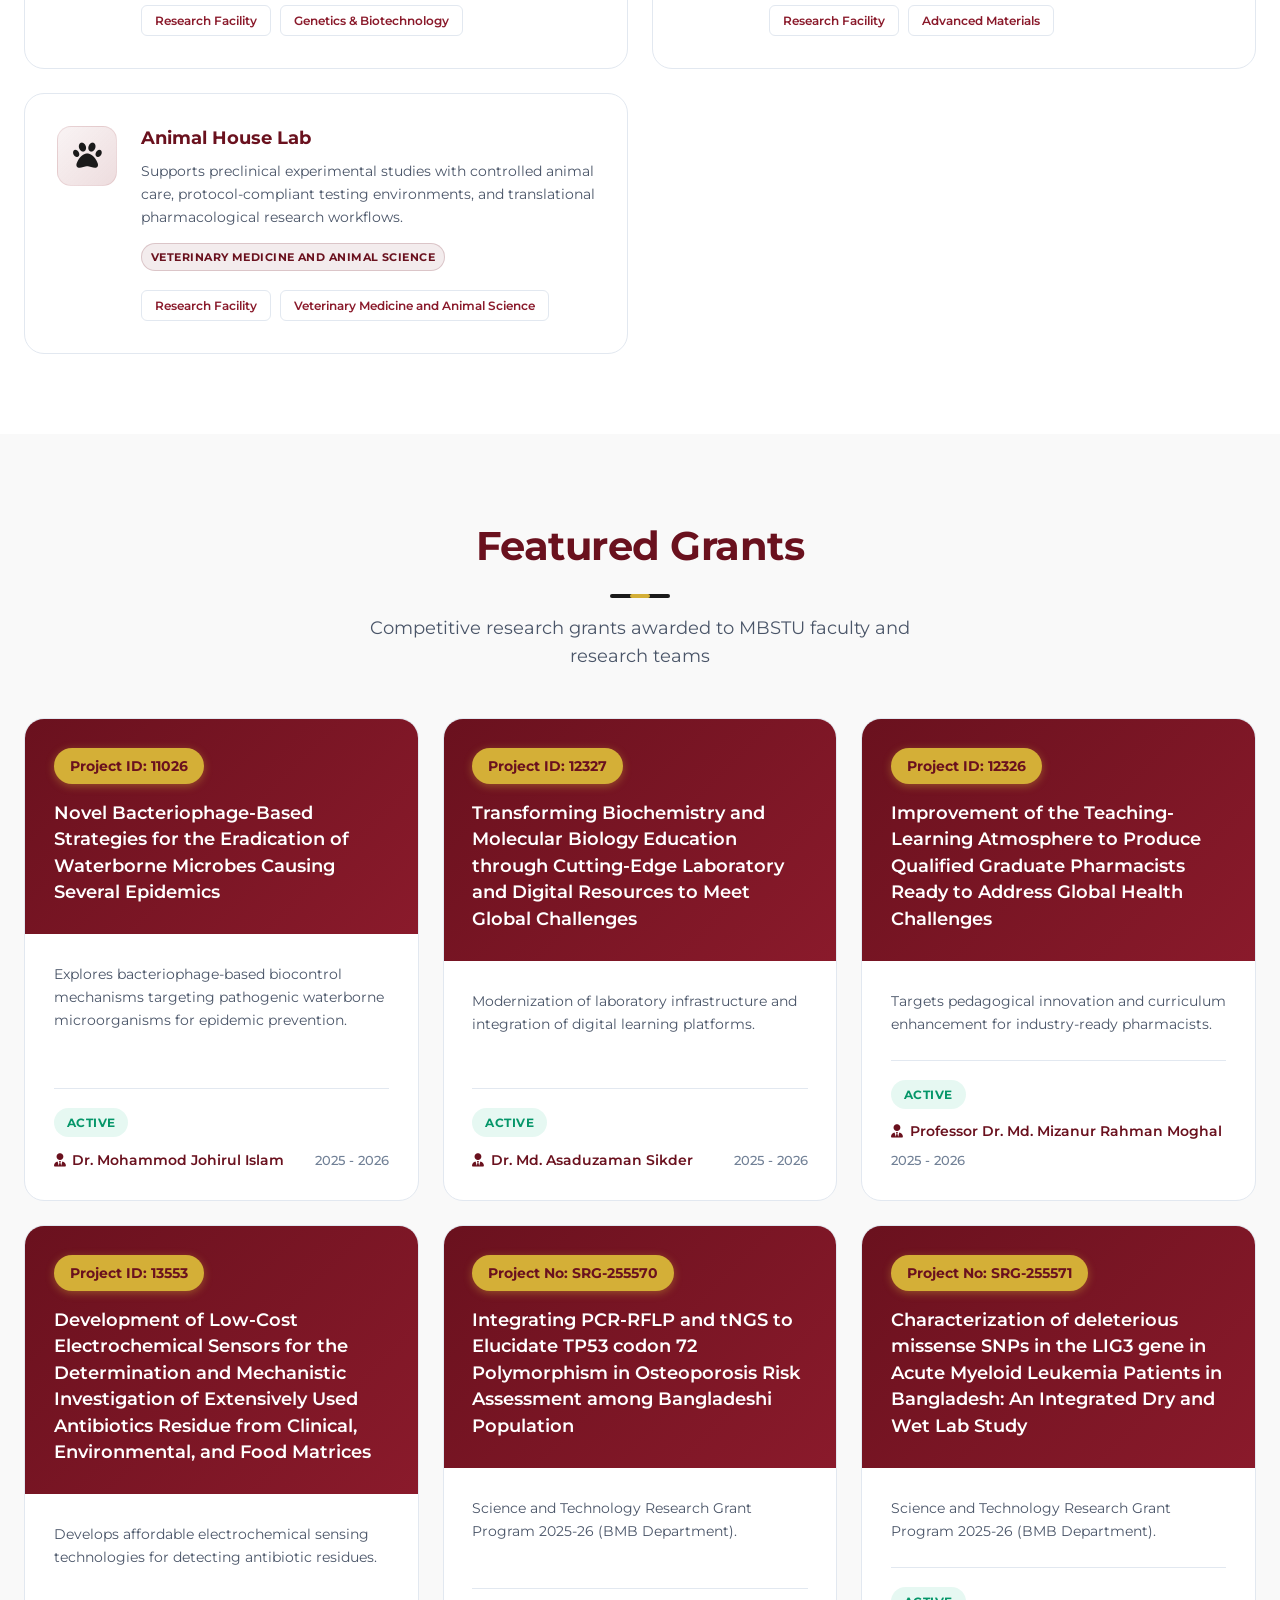
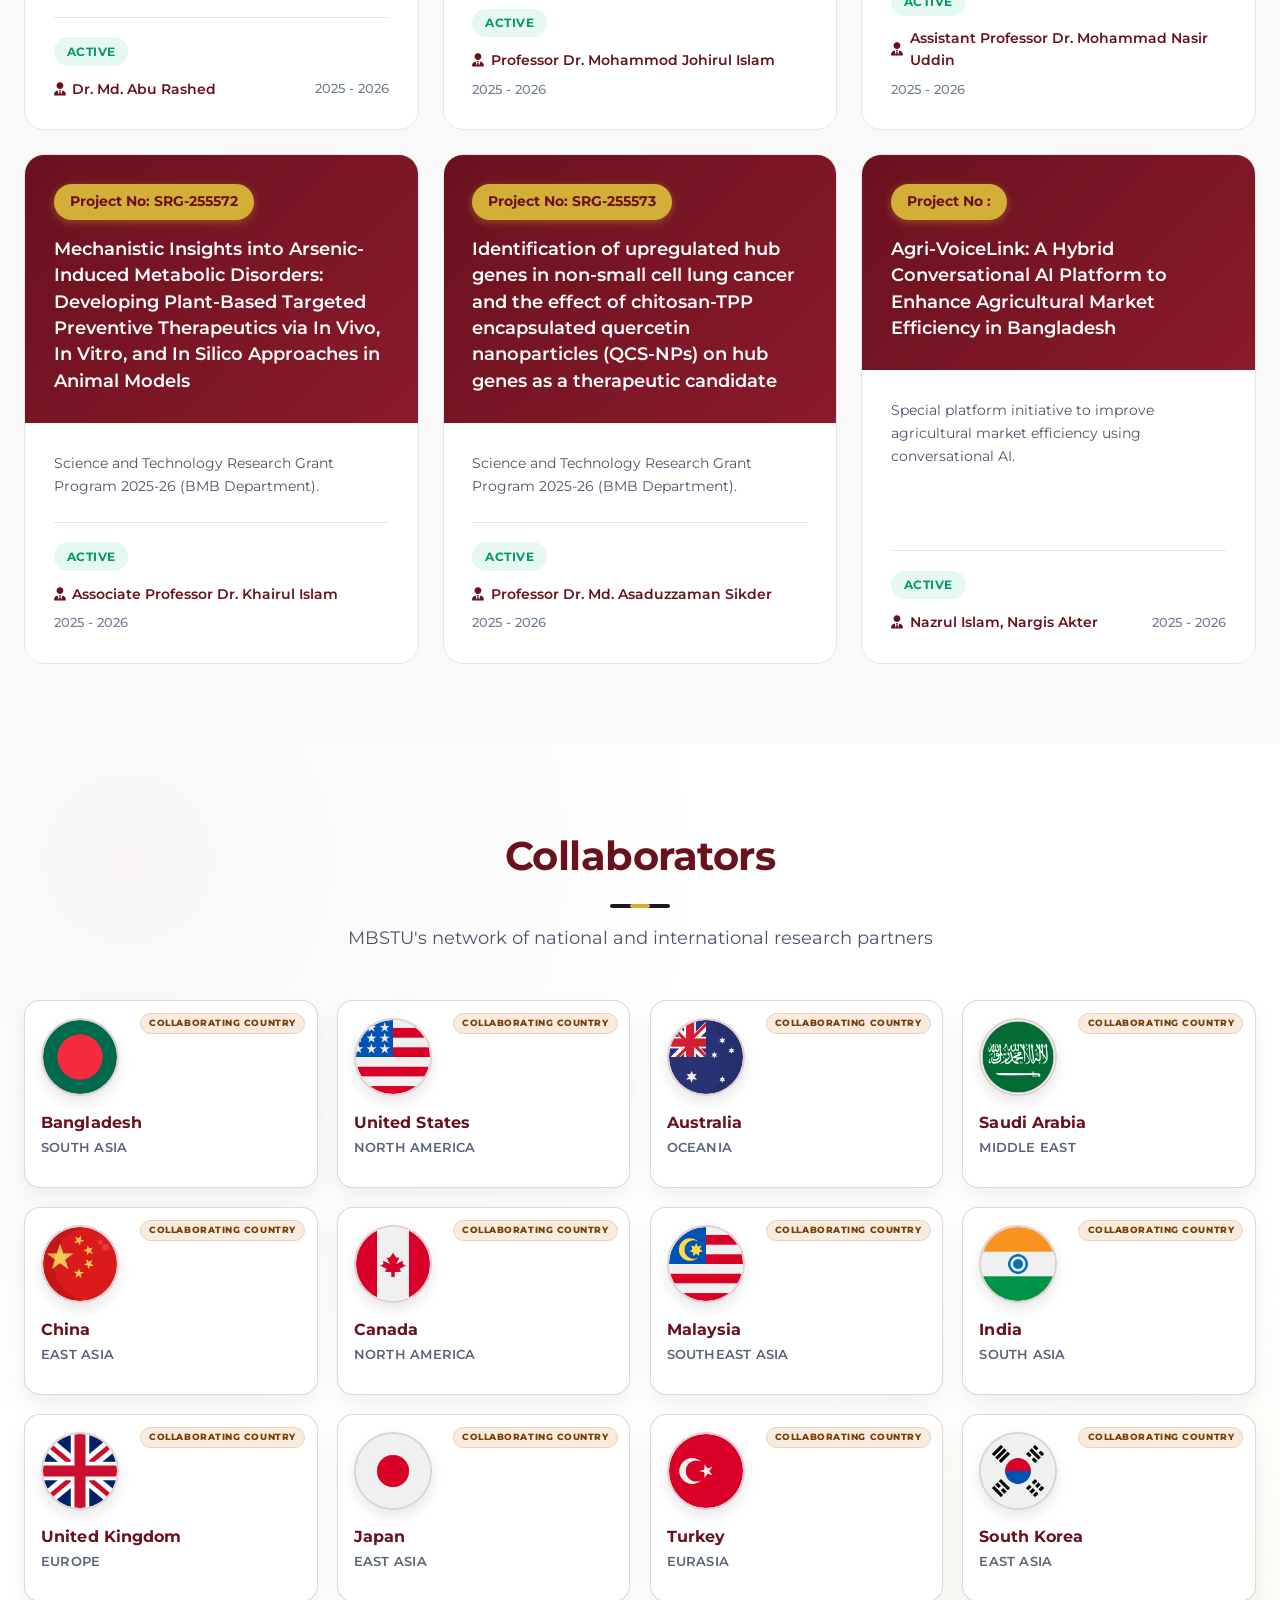
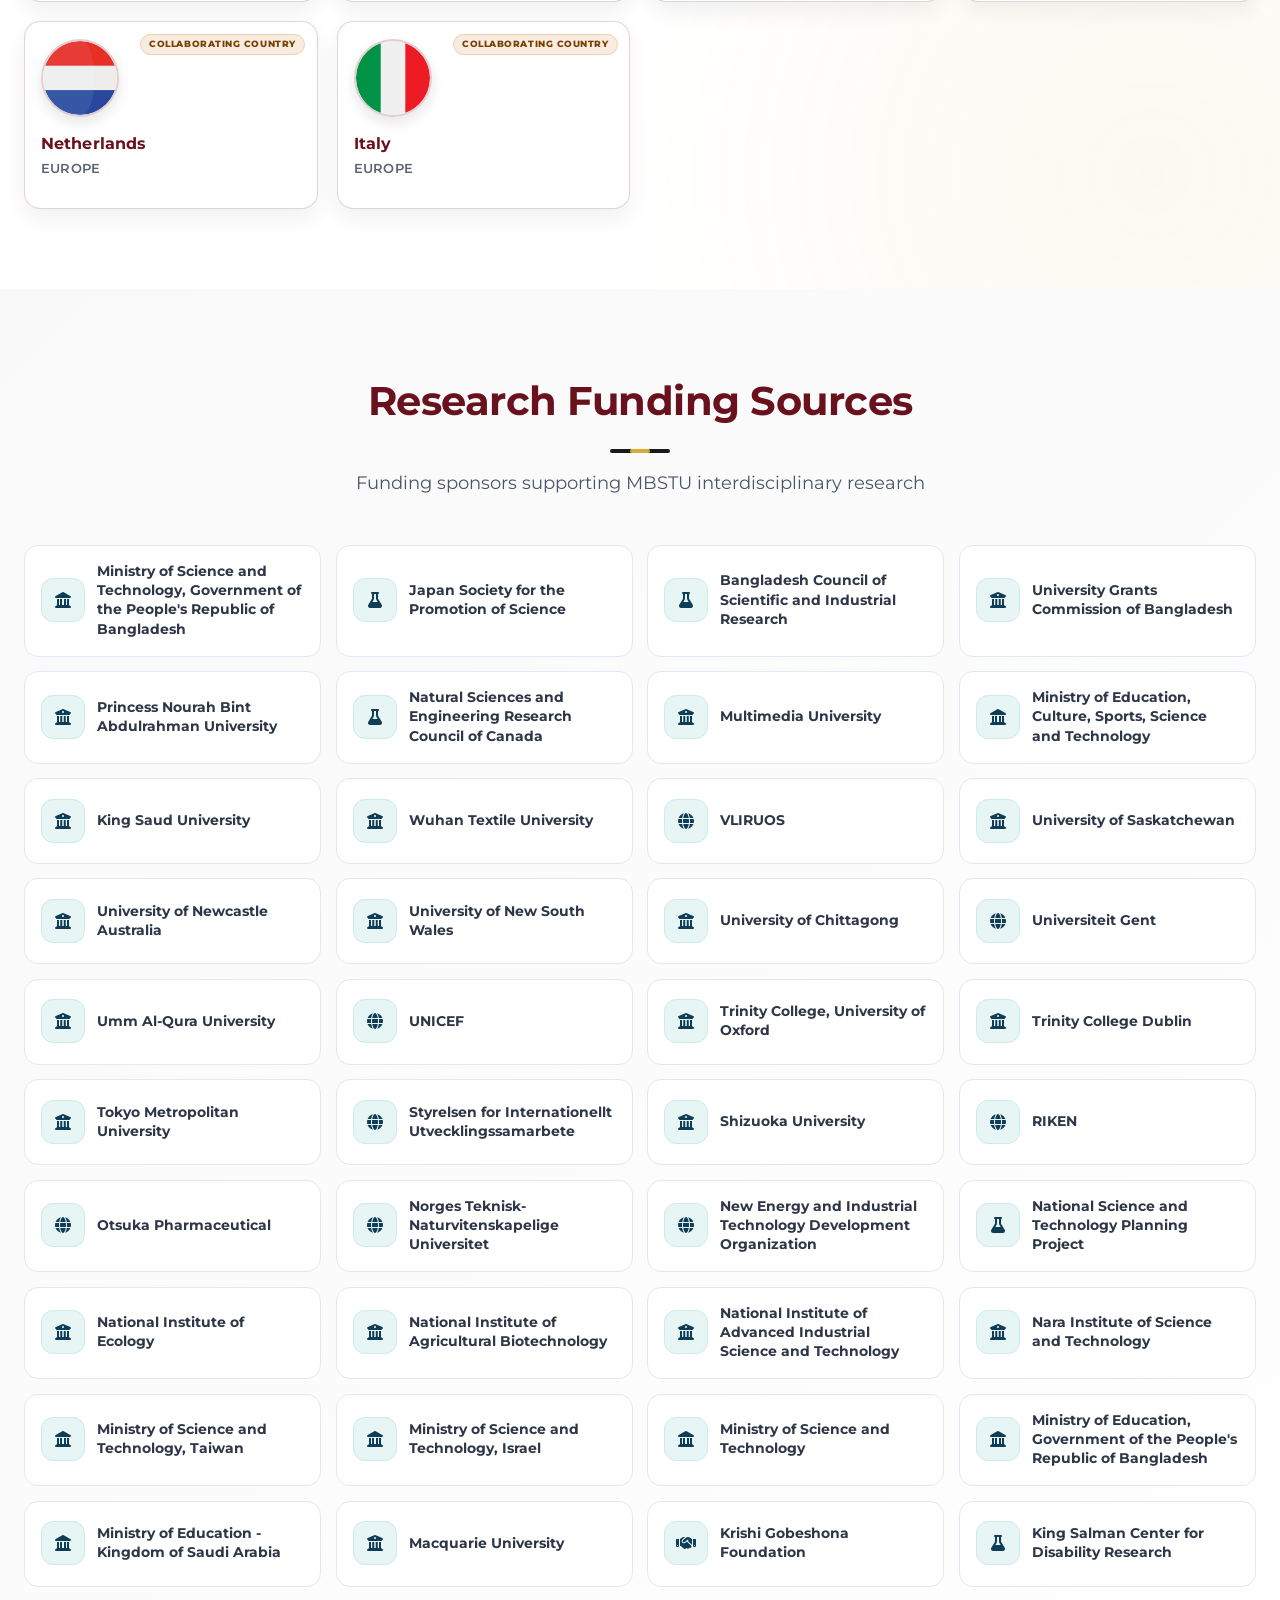
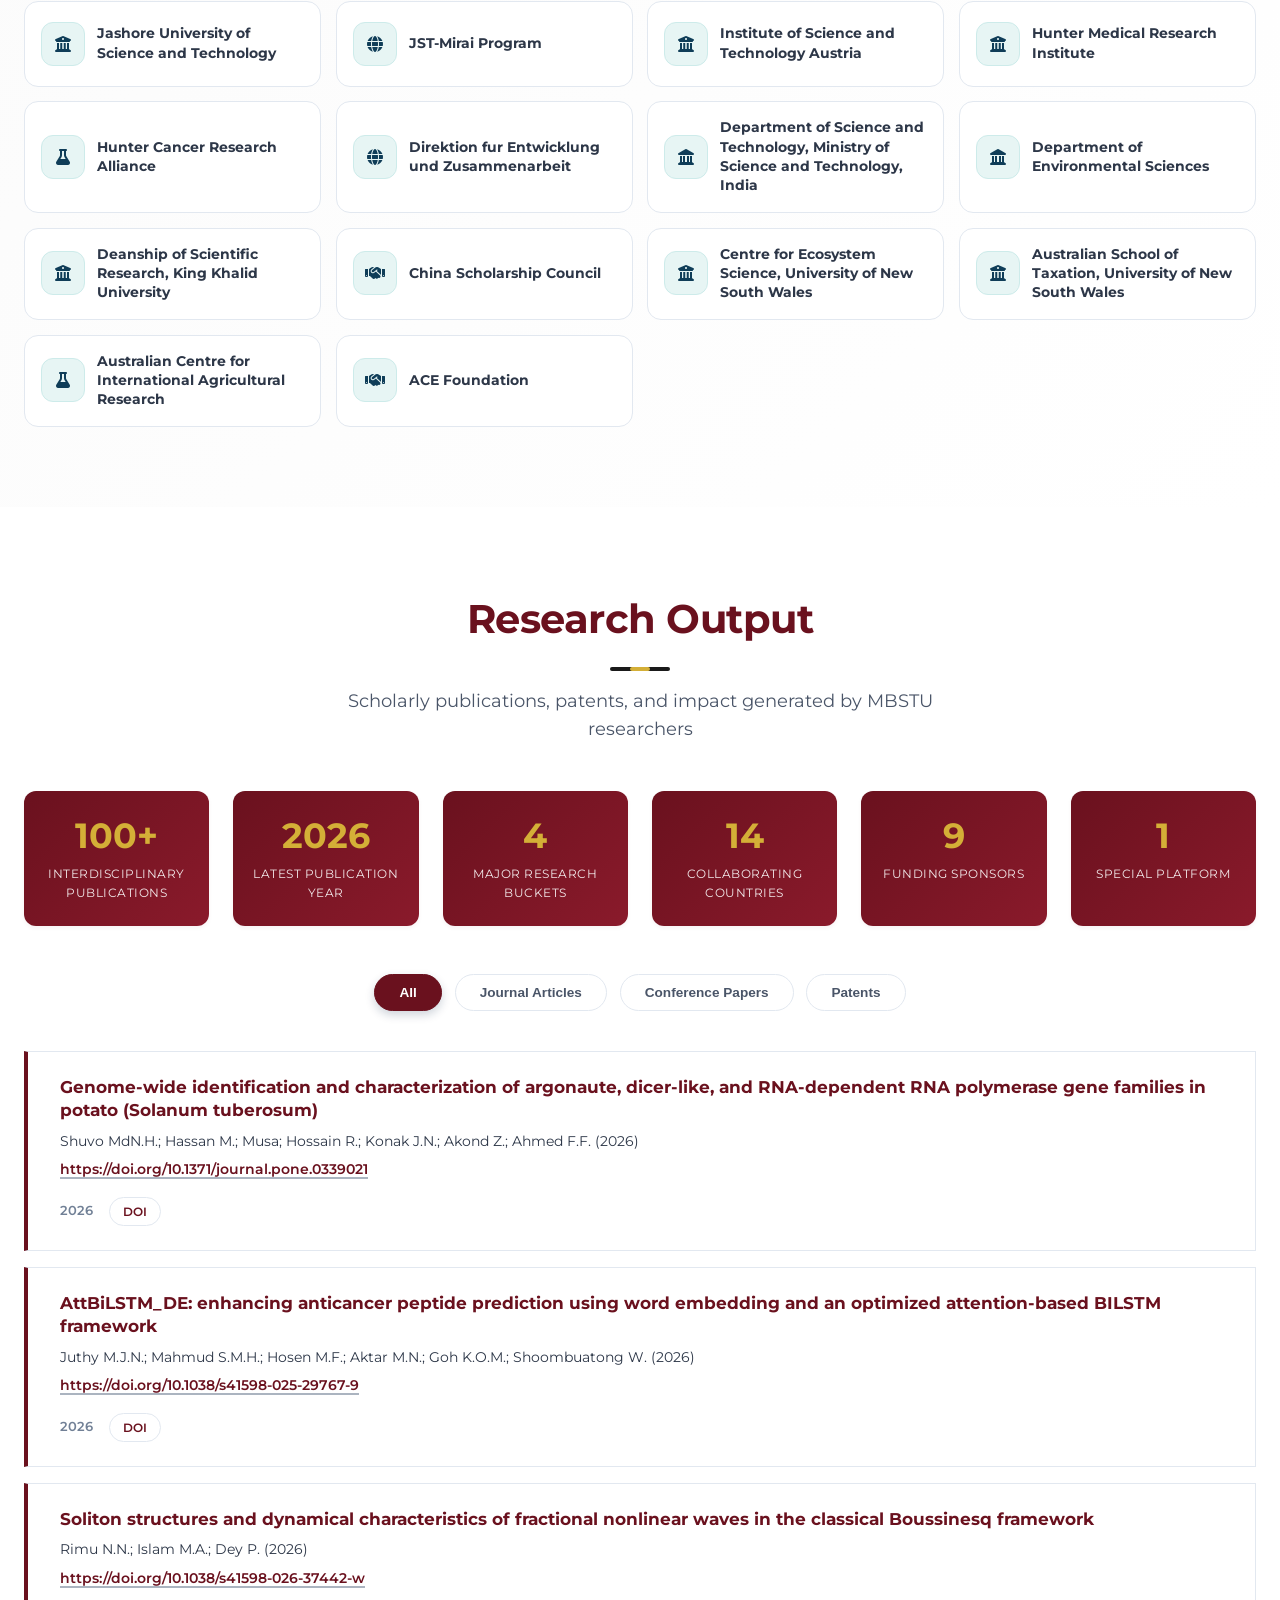
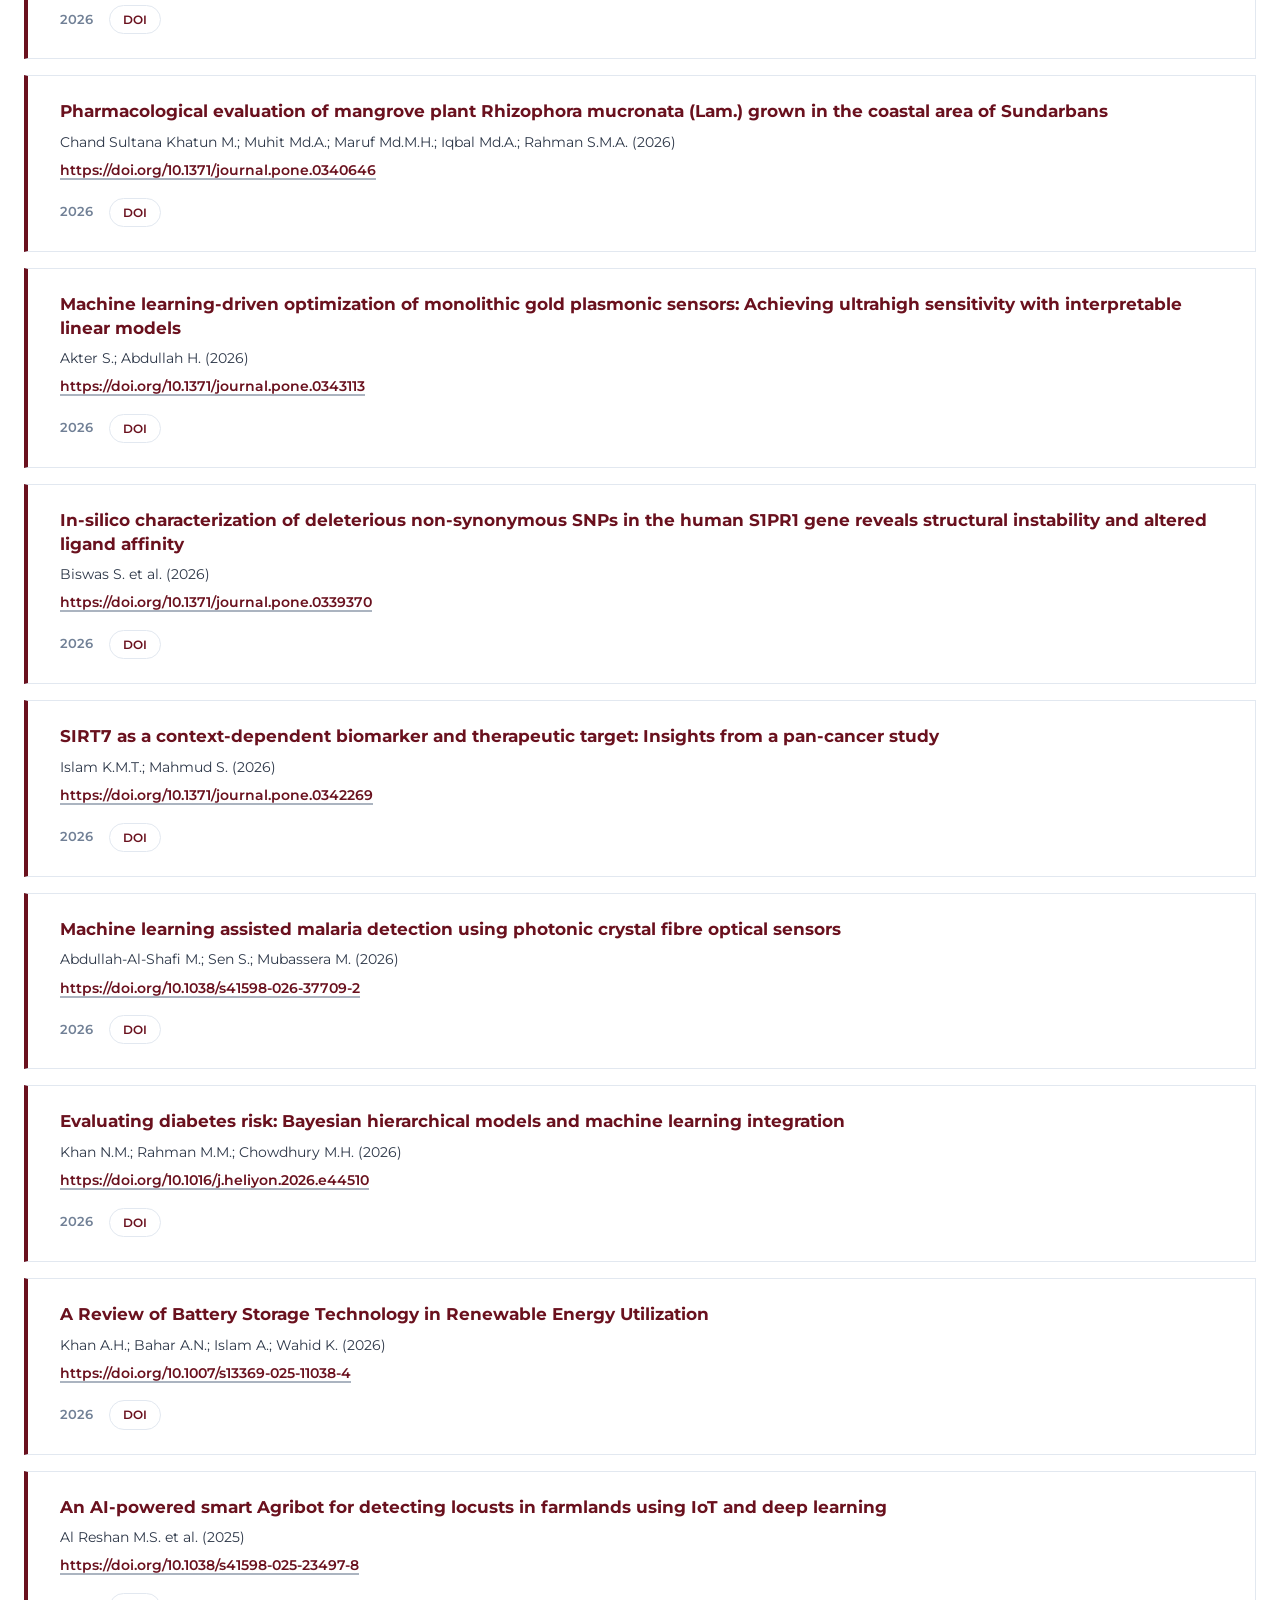
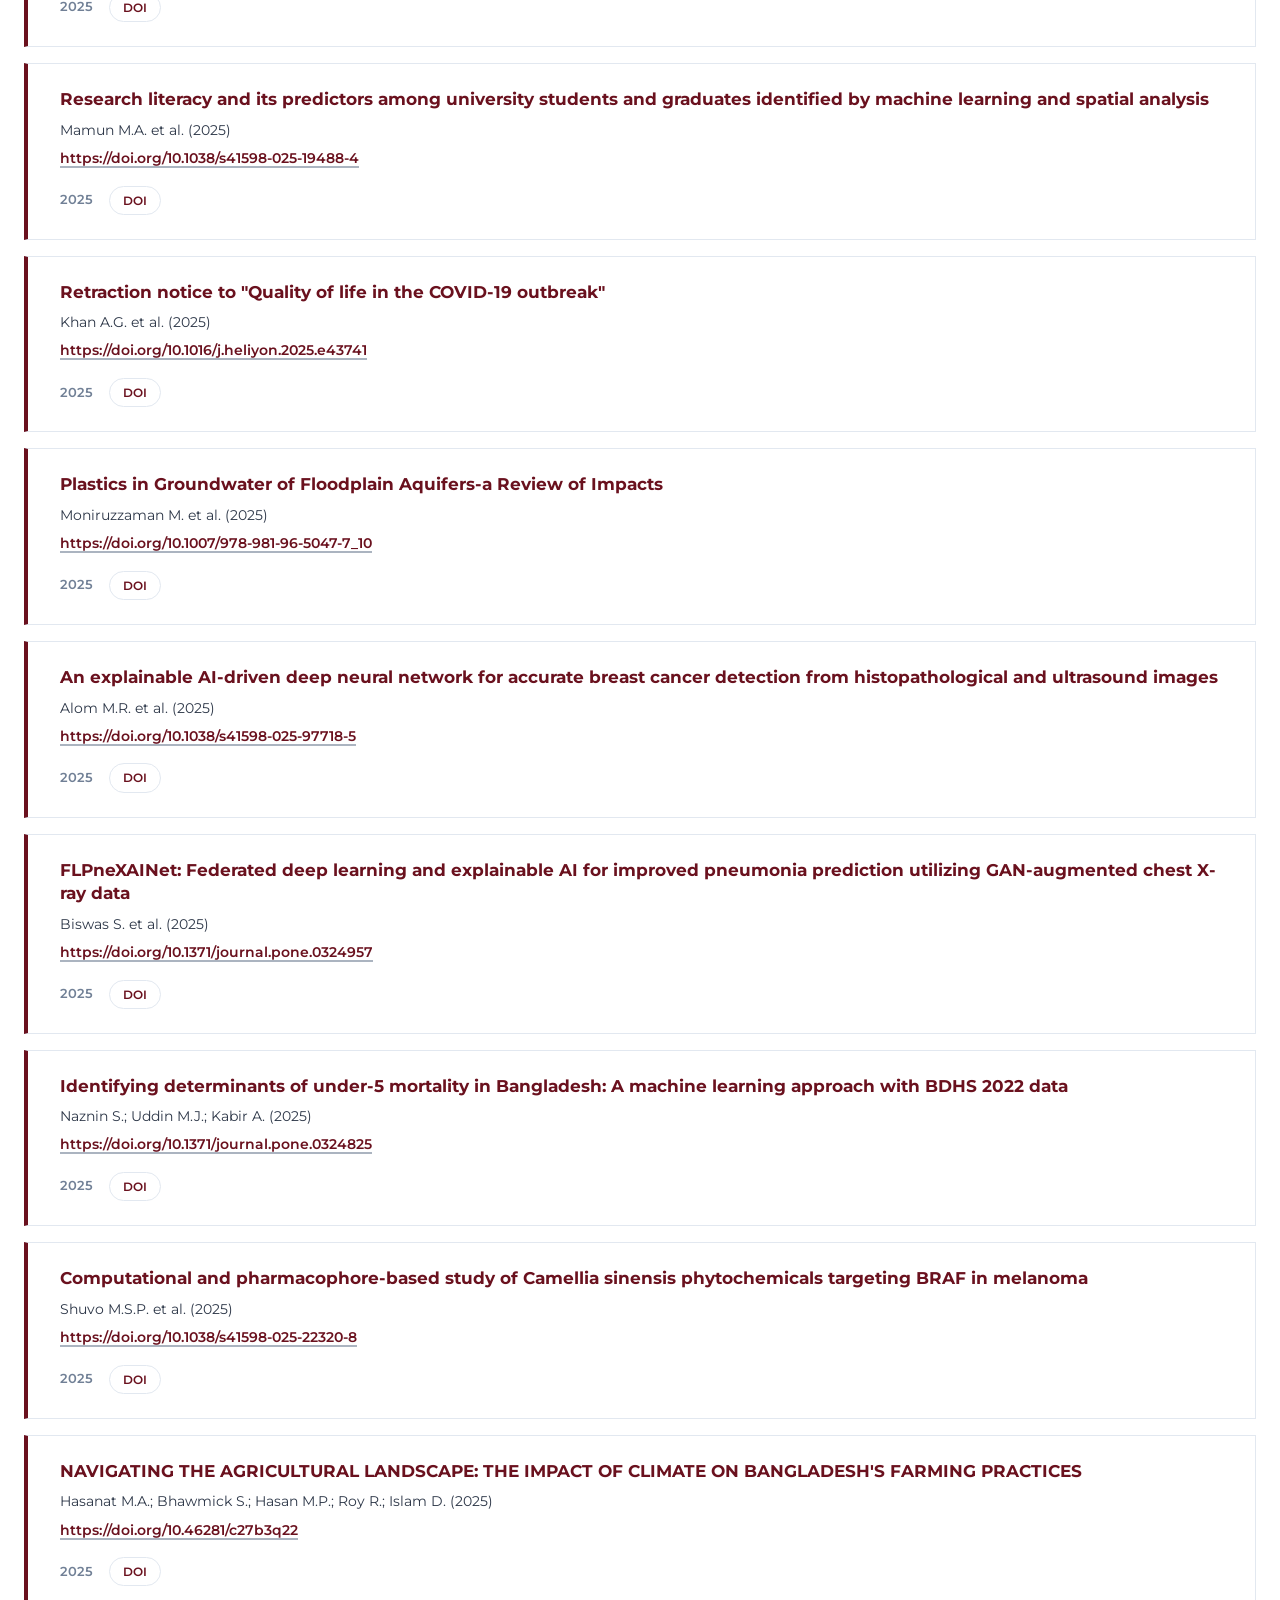
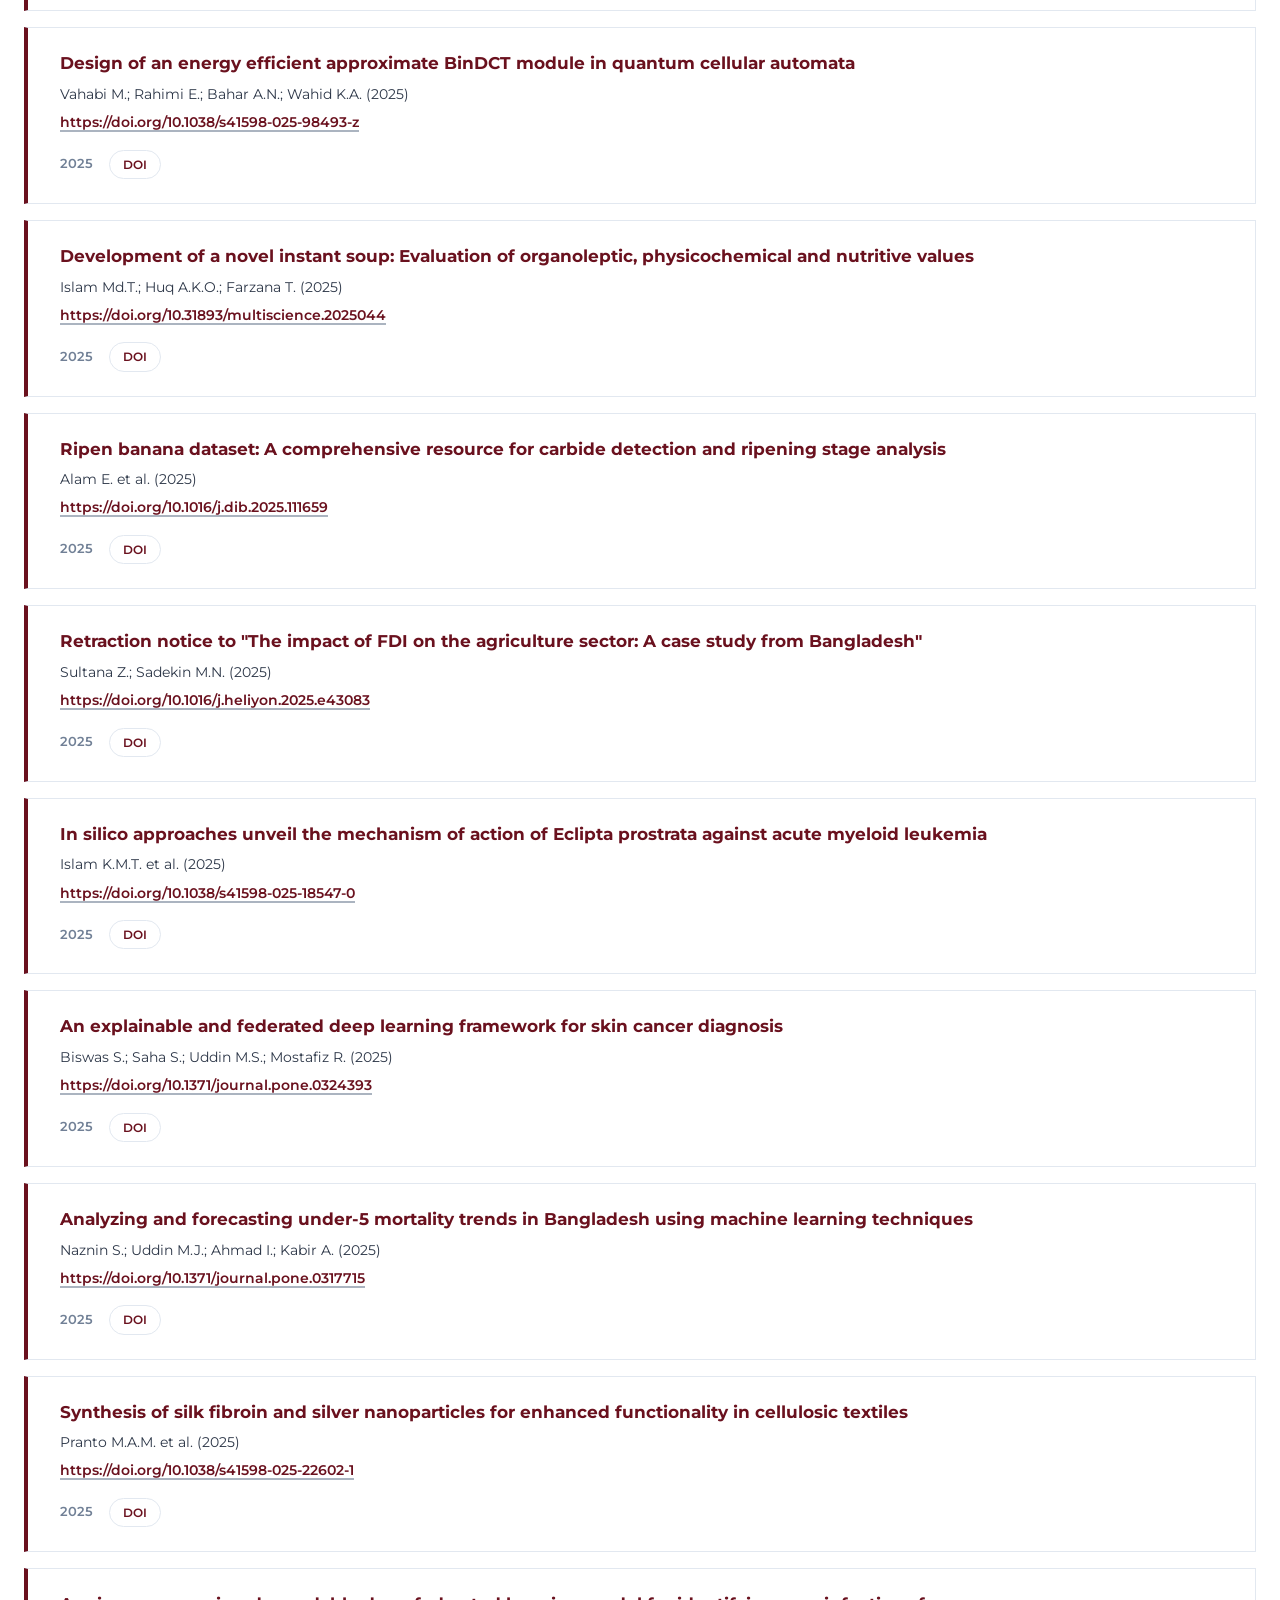
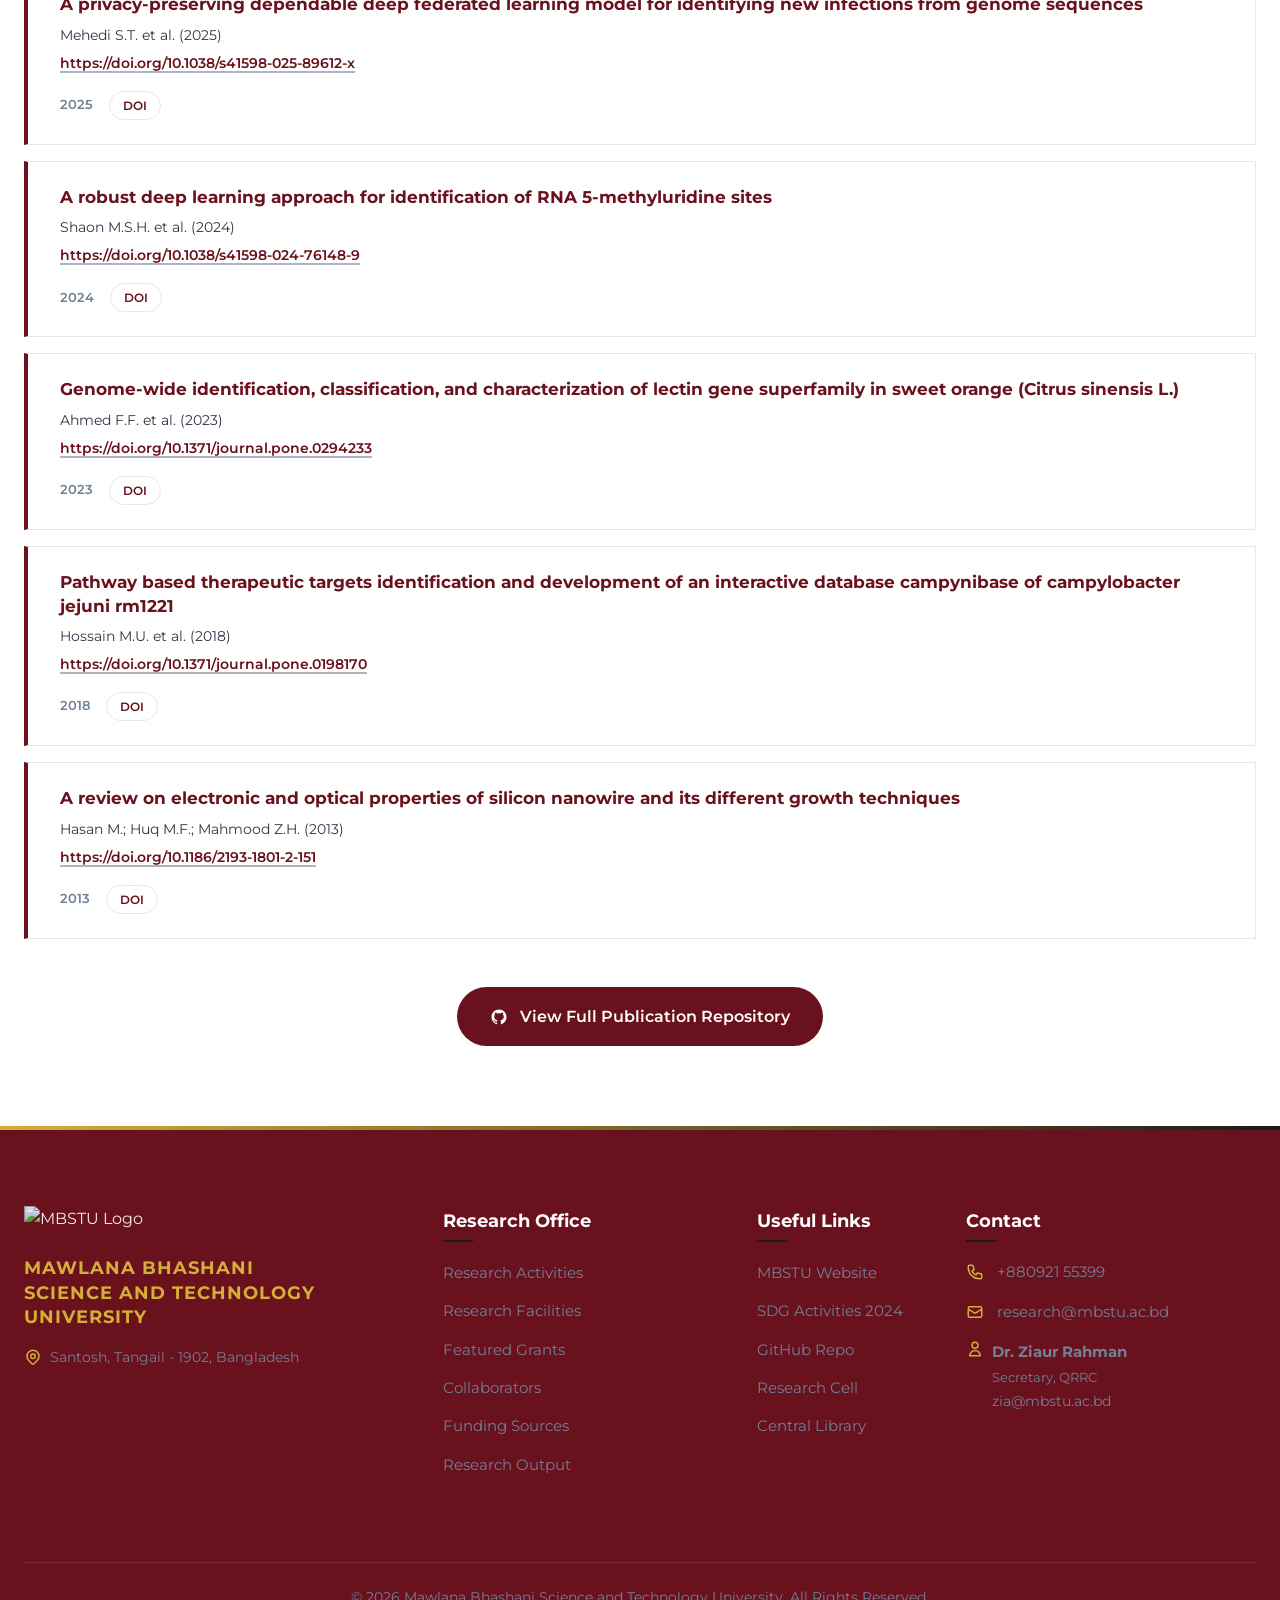
==== commit e0296fc6: "refactoredX" ====
--- a/index.html
+++ b/index.html
@@ -27,7 +27,6 @@
   <link rel="stylesheet" href="assets/css/collaborators.css" />
   <link rel="stylesheet" href="assets/css/funding.css" />
   <link rel="stylesheet" href="assets/css/output.css" />
-  <link rel="stylesheet" href="assets/css/gallery.css" />
   <link rel="stylesheet" href="assets/css/footer.css" />
 </head>
 <body>
--- a/assets/css/facilities.css
+++ b/assets/css/facilities.css
@@ -12,12 +12,18 @@
   gap: 1.5rem;
   align-items: flex-start;
   height: 100%;
+  cursor: pointer;
 }
 
 .facility-card:hover {
   box-shadow: var(--shadow-md);
   transform: translateY(-5px);
   border-color: rgba(15, 42, 74, 0.2);
+}
+
+.facility-card:focus-visible {
+  outline: 2px solid var(--color-accent);
+  outline-offset: 3px;
 }
 
 .facility-icon {
@@ -58,6 +64,25 @@
   color: var(--text-muted);
   line-height: 1.6;
   margin: 0;
+}
+
+.facility-departments {
+  display: flex;
+  flex-wrap: wrap;
+  gap: 0.45rem;
+  margin-top: 0.9rem;
+}
+
+.dept-chip {
+  font-size: 0.68rem;
+  font-weight: 700;
+  letter-spacing: 0.45px;
+  text-transform: uppercase;
+  padding: 0.26rem 0.56rem;
+  border-radius: 999px;
+  color: var(--color-primary);
+  background: rgba(106, 17, 30, 0.08);
+  border: 1px solid rgba(106, 17, 30, 0.18);
 }
 
 .facility-meta {
@@ -79,4 +104,186 @@
 
 @media (max-width: 576px) {
   .facility-card { flex-direction: column; gap: 1rem; padding: 1.5rem; }
+}
+
+.facility-modal {
+  position: fixed;
+  inset: 0;
+  display: block;
+  z-index: 1100;
+  opacity: 0;
+  pointer-events: none;
+  transition: opacity 0.2s ease-out;
+  width: 100vw;
+  height: 100vh;
+}
+
+.facility-modal.is-open {
+  opacity: 1;
+  pointer-events: auto;
+}
+
+.facility-modal-backdrop {
+  position: absolute;
+  inset: 0;
+  background: rgba(0, 0, 0, 0.6);
+  backdrop-filter: blur(4px);
+}
+
+.facility-modal-dialog {
+  position: fixed;
+  z-index: 1;
+  width: 90%;
+  max-width: 650px;
+  max-height: 85vh;
+  overflow: hidden;
+  background: var(--color-white);
+  border-radius: 20px;
+  border: 1px solid rgba(106, 17, 30, 0.12);
+  box-shadow: 0 20px 60px rgba(0, 0, 0, 0.3);
+  transform: translate(-50%, -50%);
+  transition: opacity 0.2s ease-out;
+  display: flex;
+  flex-direction: column;
+}
+
+.facility-modal-close {
+  position: absolute;
+  top: 14px;
+  right: 14px;
+  width: 40px;
+  height: 40px;
+  border: none;
+  border-radius: 8px;
+  background: transparent;
+  color: #6b7280;
+  font-size: 1.4rem;
+  line-height: 1;
+  cursor: pointer;
+  display: inline-flex;
+  align-items: center;
+  justify-content: center;
+  transition: all 0.2s ease;
+}
+
+.facility-modal-close:hover {
+  background: #f3f4f6;
+  color: #10b9b0;
+}
+
+.facility-modal-image-wrap {
+  width: min(92%, 520px);
+  margin: 1rem auto 0;
+  aspect-ratio: 16 / 10;
+  border-radius: 12px;
+  overflow: hidden;
+  border: 1px solid var(--border-color);
+  background: #eef2f7;
+  flex-shrink: 0;
+}
+
+.facility-modal-image-wrap img {
+  width: 100%;
+  height: 100%;
+  object-fit: cover;
+  display: block;
+}
+
+.facility-modal-body {
+  padding: 1.35rem 1.4rem 1.45rem;
+  overflow-y: auto;
+  flex: 1;
+  scrollbar-width: thin;
+  scrollbar-color: #10b9b0 #f1f1f1;
+}
+
+.facility-modal-body::-webkit-scrollbar {
+  width: 8px;
+}
+
+.facility-modal-body::-webkit-scrollbar-track {
+  background: #f1f1f1;
+  border-radius: 10px;
+}
+
+.facility-modal-body::-webkit-scrollbar-thumb {
+  background: #10b9b0;
+  border-radius: 10px;
+}
+
+.facility-modal-body::-webkit-scrollbar-thumb:hover {
+  background: #0d9488;
+}
+
+.facility-modal-body h3 {
+  margin: 0;
+  color: var(--color-primary);
+  font-size: 1.4rem;
+}
+
+.facility-modal-department {
+  margin-top: 0.45rem;
+  margin-bottom: 0.65rem;
+  color: var(--color-primary-light);
+  font-weight: 700;
+  font-size: 0.86rem;
+  text-transform: uppercase;
+  letter-spacing: 0.45px;
+}
+
+.facility-modal-description {
+  margin: 0;
+  color: var(--text-muted);
+  line-height: 1.7;
+}
+
+@media (max-width: 768px) {
+  .facility-modal-dialog {
+    width: calc(100vw - 30px);
+    max-width: calc(100vw - 30px);
+    max-height: 85vh;
+    border-radius: 16px;
+  }
+
+  .facility-modal-image-wrap {
+    width: 94%;
+    aspect-ratio: 16 / 11;
+  }
+
+  .facility-modal-body {
+    padding: 1.1rem 1.1rem 1.15rem;
+  }
+
+  .facility-modal-body h3 {
+    font-size: 1.2rem;
+  }
+
+  .facility-modal-close {
+    width: 36px;
+    height: 36px;
+  }
+}
+
+@media (max-width: 480px) {
+  .facility-modal-dialog {
+    width: calc(100vw - 20px);
+    max-width: calc(100vw - 20px);
+    max-height: 90vh;
+    border-radius: 12px;
+  }
+
+  .facility-modal-body {
+    padding: 0.95rem 0.95rem 1rem;
+  }
+
+  .facility-modal-body h3 {
+    font-size: 1.05rem;
+  }
+
+  .facility-modal-close {
+    width: 32px;
+    height: 32px;
+    top: 10px;
+    right: 10px;
+  }
 }
--- a/assets/css/funding.css
+++ b/assets/css/funding.css
@@ -2,102 +2,68 @@
   background: linear-gradient(135deg, var(--bg-light) 0%, var(--bg-main) 100%);
 }
 
-.funding-chart-box {
-  background: var(--color-white);
-  padding: 2.5rem;
-  border-radius: var(--radius-lg);
-  box-shadow: var(--shadow-md);
-  border: 1px solid var(--border-color);
+.funding-sponsors-grid {
+  display: grid;
+  grid-template-columns: repeat(12, minmax(0, 1fr));
+  gap: 0.9rem;
 }
 
-.chart-title {
-  color: var(--color-primary);
-  font-weight: 700;
-  margin-bottom: 2rem;
-  font-size: 1.25rem;
+.funding-sponsor-card {
+  background: var(--color-white);
+  border-radius: 14px;
+  padding: 1rem 1rem 1.05rem;
+  border: 1px solid var(--border-color);
+  display: grid;
+  grid-template-columns: auto 1fr;
+  gap: 0.75rem;
+  align-items: center;
+  transition: var(--transition-smooth);
+  min-height: 86px;
+  grid-column: span 3;
 }
 
-.funding-bar-wrap {
-  margin-bottom: 1.5rem;
-}
-
-.funding-label {
-  display: flex;
-  justify-content: space-between;
-  margin-bottom: 0.6rem;
-  align-items: center;
-}
-
-.funding-label span {
-  font-size: 0.9rem;
-  font-weight: 600;
-  color: var(--text-main);
-}
-
-.funding-label .pct {
-  color: var(--color-accent);
-  font-weight: 700;
-  font-size: 1rem;
-}
-
-.funding-bar-track {
-  height: 12px;
-  background: var(--bg-main);
-  border-radius: 6px;
-  overflow: hidden;
-  box-shadow: inset 0 1px 3px rgba(0,0,0,0.05);
-}
-
-.funding-bar-fill {
-  height: 100%;
-  border-radius: 6px;
-  background: linear-gradient(90deg, var(--color-primary), var(--color-accent));
-  transition: width 1.5s cubic-bezier(0.4, 0, 0.2, 1);
-  width: 0; /* Animated via JS */
-}
-
-.funding-source-card {
-  background: var(--color-white);
-  border-radius: var(--radius-md);
-  padding: 1.8rem;
-  border: 1px solid var(--border-color);
-  display: flex;
-  align-items: flex-start;
-  gap: 1.2rem;
-  transition: var(--transition-smooth);
-  height: 100%;
-}
-
-.funding-source-card:hover {
+.funding-sponsor-card:hover {
   box-shadow: var(--shadow-sm);
   transform: translateY(-4px);
   border-color: rgba(15, 42, 74, 0.2);
+  background: linear-gradient(135deg, #ffffff 0%, #f8fcfb 100%);
 }
 
-.funding-source-icon {
-  width: 56px;
-  height: 56px;
-  flex-shrink: 0;
-  border-radius: 50%;
+.funding-sponsor-icon {
+  width: 44px;
+  height: 44px;
+  border-radius: 12px;
   display: flex;
   align-items: center;
   justify-content: center;
-  font-size: 1.4rem;
-  background: var(--bg-main);
-  border: 1px solid rgba(0,0,0,0.05);
+  font-size: 1rem;
+  color: #0f3d58;
+  background: #e7f5f4;
+  border: 1px solid #cdebea;
 }
 
-.funding-source-content h6 {
-  font-size: 0.95rem;
+.funding-sponsor-card h6 {
+  font-size: 0.86rem;
   font-weight: 700;
   color: var(--text-main);
-  margin-bottom: 0.5rem;
+  margin: 0;
   line-height: 1.4;
 }
 
-.funding-source-content p {
-  font-size: 0.85rem;
-  color: var(--text-muted);
-  line-height: 1.6;
-  margin: 0;
+@media (max-width: 1200px) {
+  .funding-sponsor-card {
+    grid-column: span 4;
+  }
+}
+
+@media (max-width: 992px) {
+  .funding-sponsor-card {
+    grid-column: span 6;
+  }
+}
+
+@media (max-width: 576px) {
+  .funding-sponsor-card {
+    grid-column: span 12;
+  }
 }
